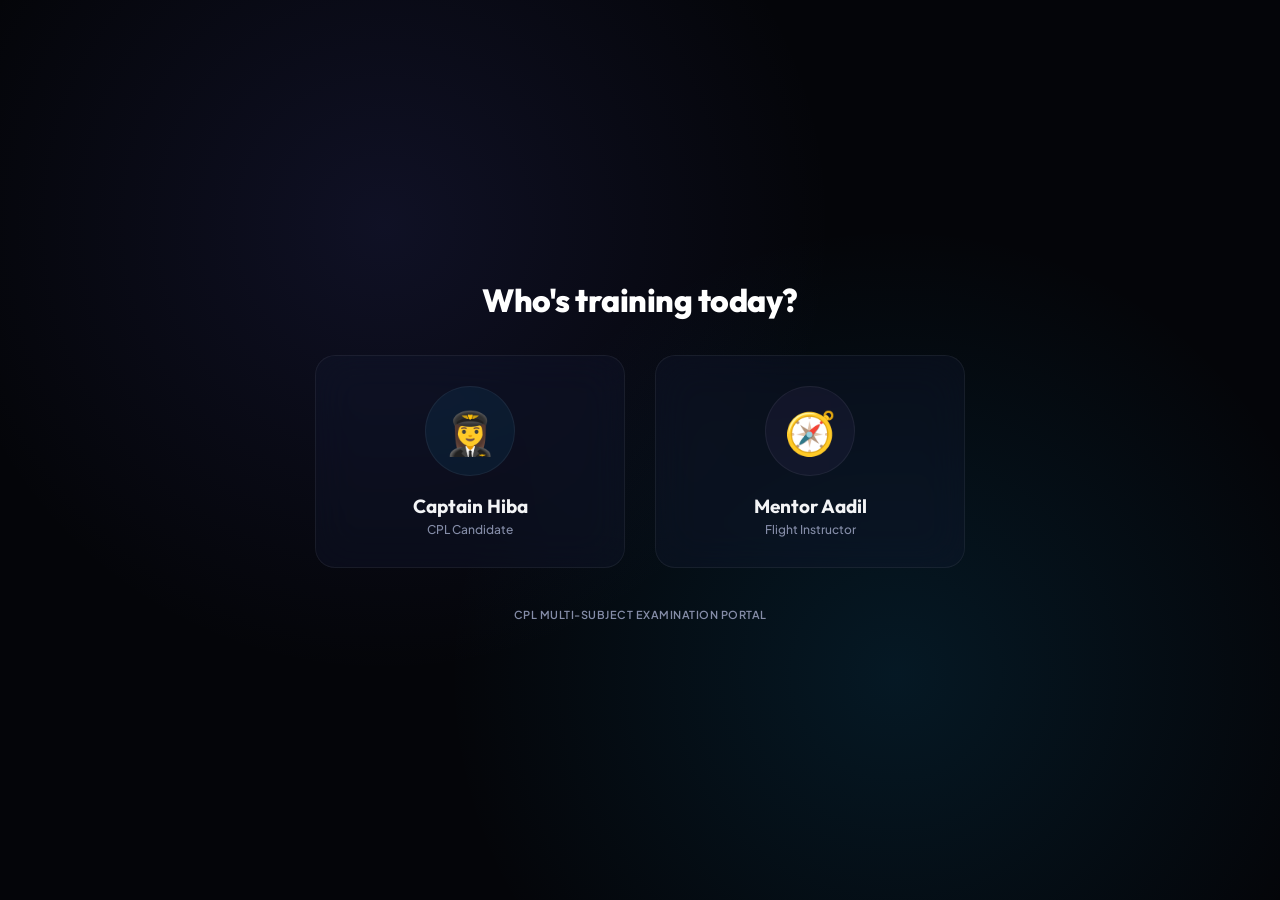
==== static/index.html @ aece8001 "feat: Met chapter tiles, Take a Test/Read Notes slider, Humidity notes + 25 questions - New Subject " ====
<!DOCTYPE html>
<html lang="en">
<head>
  <meta charset="UTF-8" />
  <meta name="viewport" content="width=device-width, initial-scale=1.0, maximum-scale=1.0" />
  <title>Hiba's CPL Multi-Subject Prep Portal</title>
  <meta name="description" content="Dedicated CPL exam training dashboard for Captain Hiba." />
  <link rel="preconnect" href="https://fonts.googleapis.com" />
  <link href="https://fonts.googleapis.com/css2?family=Outfit:wght@300;400;500;600;700;800&family=Plus+Jakarta+Sans:wght@300;400;500;600;700;800&display=swap" rel="stylesheet" />
  <link rel="stylesheet" href="style.css" />
</head>
<body class="subject-mode-met">

<!-- ───────── 1. PROFILE SELECTION SCREEN ───────── -->
<div class="profile-screen" id="profileScreen">
  <div class="profile-backdrop-blur"></div>
  <div class="profile-content">
    <h1 class="profile-title">Who's training today?</h1>
    <div class="profile-grid">
      <!-- Profile: Captain Hiba -->
      <div class="profile-card" id="profileCardHiba">
        <div class="avatar-wrap hiba-avatar">
          <span class="avatar-emoji">👩‍✈️</span>
        </div>
        <h3 class="profile-name">Captain Hiba</h3>
        <p class="profile-role">CPL Candidate</p>
      </div>

      <!-- Profile: Mentor Aadil -->
      <div class="profile-card" id="profileCardAadil">
        <div class="avatar-wrap aadil-avatar">
          <span class="avatar-emoji">🧭</span>
        </div>
        <h3 class="profile-name">Mentor Aadil</h3>
        <p class="profile-role">Flight Instructor</p>
      </div>
    </div>
    <div class="profile-footer">
      <p>CPL Multi-Subject Examination Portal</p>
    </div>
  </div>
</div>

<!-- ───────── 2. CAPTAIN HIBA'S DASHBOARD ───────── -->
<div class="dashboard-layout hidden" id="hibaDashboard">
  <header class="dash-header">
    <div class="header-profile-badge">
      <span class="badge-avatar">👩‍✈️</span>
      <div>
        <p class="badge-title">Captain Hiba</p>
        <p class="badge-sub">CPL Cockpit Deck</p>
      </div>
    </div>
    <div class="header-actions">
      <button class="settings-gear-btn" id="dashHomeBtn" title="Switch User">🏠 Switch User</button>
      <button class="settings-gear-btn" id="dashSettingsBtn" title="Settings">⚙️ Settings</button>
    </div>
  </header>

  <main class="dash-main">
    <!-- TARGETED BATCH 8 EXAM NOTICE (Top Notification) -->
    <section class="notification-card" id="batch8NoticeCard">
      <div class="nc-badge">📅 TODAY'S FLIGHT TEST</div>
      <h2>Batch 8 Portion Exam</h2>
      <p class="nc-time">Time: July 4, 2026 | 09:00 AM - 11:00 AM (IST)</p>
      
      <div class="exam-countdown-wrapper">
        <p class="cd-title">COUNTDOWN TO DEPARTURE</p>
        <div class="exam-countdown" id="examCountdown">
          <div class="countdown-unit">
            <span class="countdown-val" id="cdHours">00</span>
            <span class="countdown-lbl">Hours</span>
          </div>
          <span class="countdown-separator">:</span>
          <div class="countdown-unit">
            <span class="countdown-val" id="cdMins">00</span>
            <span class="countdown-lbl">Mins</span>
          </div>
          <span class="countdown-separator">:</span>
          <div class="countdown-unit">
            <span class="countdown-val" id="cdSecs">00</span>
            <span class="countdown-lbl">Secs</span>
          </div>
        </div>
      </div>
      <div class="nc-divider"></div>
      
      <div class="nc-portion-grid">
        <div class="nc-portion-item">
          <span class="nc-icon">🧭</span>
          <div>
            <h4>General Navigation (Nav)</h4>
            <p>Sensors &amp; Pressure Instruments, Earth Geometry, Departure, Time, Convergency</p>
          </div>
        </div>
        <div class="nc-portion-item">
          <span class="nc-icon">📜</span>
          <div>
            <h4>Air Regulations (Reg)</h4>
            <p>ICAO Orgs, Conventions, Airworthiness, Personnel Licensing, Rules of the Air, Aerodromes</p>
          </div>
        </div>
        <div class="nc-portion-item">
          <span class="nc-icon">🌦️</span>
          <div>
            <h4>Aviation Meteorology (Met)</h4>
            <p>Atmosphere, Temperature, Air Density</p>
          </div>
        </div>
        <div class="nc-portion-item">
          <span class="nc-icon">🔧</span>
          <div>
            <h4>Technical General (Tech)</h4>
            <p>Vortices, Induced Drag, Wake Turbulence, Ground Effect, Drag Curves, Boundary Layer</p>
          </div>
        </div>
      </div>
      
      <button class="targeted-prep-btn" id="btnTargetedPrep">⚡ Start Targeted Exam Prep</button>
    </section>

    <!-- Quick Overall Metrics -->
    <section class="metrics-grid">
      <div class="metric-card">
        <span class="metric-val" id="dashHibaAccuracy">—</span>
        <span class="metric-lbl">Overall Accuracy</span>
      </div>
      <div class="metric-card">
        <span class="metric-val" id="dashHibaMastery">0 / 0</span>
        <span class="metric-lbl">Total Completed</span>
      </div>
    </section>

    <!-- SELECT STUDY SUBJECT -->
    <section class="subjects-section">
      <h3 class="section-title">Select Study Subject</h3>
      <div class="subjects-grid">
        <div class="subject-card" data-subject="nav" id="subCardNav">
          <div class="sc-avatar nav-subject">🧭</div>
          <h4>Navigation</h4>
          <p class="sc-count" id="subCountNav">30 Questions</p>
        </div>
        <div class="subject-card" data-subject="reg" id="subCardReg">
          <div class="sc-avatar reg-subject">📜</div>
          <h4>Regulations</h4>
          <p class="sc-count" id="subCountReg">30 Questions</p>
        </div>
        <div class="subject-card" data-subject="met" id="subCardMet">
          <div class="sc-avatar met-subject">🌦️</div>
          <h4>Meteorology</h4>
          <p class="sc-count" id="subCountMet">126 Questions</p>
        </div>
        <div class="subject-card" data-subject="tech" id="subCardTech">
          <div class="sc-avatar tech-subject">🔧</div>
          <h4>Technical</h4>
          <p class="sc-count" id="subCountTech">20 Questions</p>
        </div>
      </div>
    </section>

    <!-- CHAPTERS ACCORDION (for non-met subjects) -->
    <section class="chapters-section hidden" id="chaptersSection">
      <h3 class="section-title" id="chaptersTitle">Chapter focus</h3>
      <div class="chapter-chips-grid" id="chapterChipsContainer">
        <!-- Dynamically injected chips -->
      </div>
    </section>
  </main>
</div>

<!-- ───────── 2b. SUBJECT DETAIL VIEW (Met Chapters) ───────── -->
<div class="dashboard-layout hidden" id="subjectDetailPanel">
  <header class="dash-header">
    <button class="back-nav-btn" id="subjectBackBtn">← Back</button>
    <div class="header-profile-badge">
      <span class="badge-avatar" id="subjectDetailIcon">🌦️</span>
      <div>
        <p class="badge-title" id="subjectDetailTitle">Aviation Meteorology</p>
        <p class="badge-sub" id="subjectDetailSub">Select a chapter to study</p>
      </div>
    </div>
    <div class="header-actions">
      <button class="settings-gear-btn" id="subjectDetailHomeBtn">🏠</button>
    </div>
  </header>

  <main class="dash-main subject-detail-main">
    <!-- MODE SLIDER -->
    <div class="mode-slider-wrapper">
      <div class="mode-slider" id="modeSlider">
        <button class="mode-btn active" id="modeTestBtn" data-mode="test">
          <span class="mode-icon">🎯</span>
          <span>Take a Test</span>
        </button>
        <button class="mode-btn" id="modeNotesBtn" data-mode="notes">
          <span class="mode-icon">📖</span>
          <span>Read Notes</span>
        </button>
        <div class="mode-slider-thumb" id="modeSliderThumb"></div>
      </div>
      <p class="mode-hint" id="modeHint">Click a chapter to start a practice test</p>
    </div>

    <!-- CHAPTER TILES GRID -->
    <div class="chapter-tiles-grid" id="chapterTilesGrid">
      <!-- Dynamically injected by JS -->
    </div>
  </main>
</div>

<!-- ───────── 2c. NOTES READER PANEL ───────── -->
<div class="notes-reader-overlay hidden" id="notesReaderPanel">
  <div class="notes-reader-header">
    <button class="notes-reader-back" id="notesReaderBack">← Back to Chapters</button>
    <div class="notes-reader-title-wrap">
      <span class="notes-reader-icon" id="notesReaderIcon">💧</span>
      <div>
        <h2 class="notes-reader-title" id="notesReaderTitle">Humidity</h2>
        <p class="notes-reader-sub">Aviation Meteorology</p>
      </div>
    </div>
    <button class="notes-reader-test-btn" id="notesReaderStartTest">🎯 Take Test on This Chapter</button>
  </div>
  <div class="notes-reader-body" id="notesReaderBody">
    <!-- Content injected by JS -->
  </div>
</div>


<!-- ───────── 3. MENTOR AADIL'S PORTAL ───────── -->
<div class="dashboard-layout hidden" id="aadilDashboard">
  <header class="dash-header">
    <div class="header-profile-badge">
      <span class="badge-avatar">🧭</span>
      <div>
        <p class="badge-title">Mentor Aadil</p>
        <p class="badge-sub">Flight Analytics Console</p>
      </div>
    </div>
    <div class="header-actions">
      <button class="settings-gear-btn" id="mentorHomeBtn" title="Switch User">🏠 Switch User</button>
      <button class="settings-gear-btn" id="mentorSettingsBtn" title="Settings">⚙️ Settings</button>
    </div>
  </header>

  <main class="dash-main">
    <!-- Hiba's Summary Stats -->
    <section class="metrics-grid">
      <div class="metric-card">
        <span class="metric-val" id="mentorAccuracy">—</span>
        <span class="metric-lbl">Hiba's Accuracy</span>
      </div>
      <div class="metric-card">
        <span class="metric-val" id="mentorTotalAttempts">0</span>
        <span class="metric-lbl">Total Attempts</span>
      </div>
      <div class="metric-card">
        <span class="metric-val" id="mentorCorrectAnswers">0</span>
        <span class="metric-lbl">Correct Answers</span>
      </div>
    </section>

    <div class="mentor-details-grid">
      <!-- Performance by Subject -->
      <section class="mentor-section">
        <h3 class="section-title">Accuracy by Subject</h3>
        <div class="chapter-progress-list" id="mentorSubjectList">
          <!-- Dynamically populated by JS -->
        </div>
      </section>

      <!-- Activity Calendar (How often she does this) -->
      <section class="mentor-section">
        <h3 class="section-title">Daily Effort Levels</h3>
        <div class="activity-log-list" id="mentorActivityList">
          <!-- Dynamically populated by JS -->
        </div>
      </section>
    </div>

    <!-- Chronological Question Log -->
    <section class="mentor-section full-width">
      <h3 class="section-title">Hiba's Attempt History Log</h3>
      <div class="table-wrap">
        <table class="history-table">
          <thead>
            <tr>
              <th>Timestamp</th>
              <th>Subject</th>
              <th>Question</th>
              <th>Status</th>
            </tr>
          </thead>
          <tbody id="mentorHistoryBody">
            <!-- Dynamically populated by JS -->
          </tbody>
        </table>
      </div>
    </section>
  </main>
</div>

<!-- ───────── 4. EXAMINATION SYSTEM ───────── -->
<div class="app-shell hidden" id="examPanel">

  <!-- TOP BAR -->
  <header class="topbar">
    <button class="hamburger" id="hamburger" aria-label="Open menu">
      <span></span><span></span><span></span>
    </button>
    <div class="topbar-title">
      <span id="subjectLabel">Meteorology</span>
      <span class="divider">/</span>
      <span id="sectionLabel">All Chapters</span>
    </div>
    <button class="home-icon-btn" id="exitExamBtn" title="Back to Dashboard">🏠</button>
    <button class="settings-gear-btn icon-only" id="examSettingsBtn" title="Settings">⚙️</button>
    <div class="topbar-score">
      <span id="topScore">0/0</span>
    </div>
  </header>

  <!-- PROGRESS BAR -->
  <div class="progress-wrap">
    <div class="progress-bar" id="progressBar"></div>
  </div>

  <!-- MAIN CONTENT -->
  <main class="main-content">

    <!-- QUESTION PANEL -->
    <section class="question-panel" id="questionPanel">
      <div class="q-meta">
        <span class="q-badge" id="qBadge">Q 1</span>
        <span class="q-topic-tag" id="qTopicTag">Atmosphere</span>
      </div>

      <p class="question-text" id="questionText">Loading question…</p>

      <div class="options-list" id="optionsList">
        <!-- Options injected by JS -->
      </div>

      <div class="feedback-strip" id="feedbackStrip" style="display:none"></div>

      <div class="action-row">
        <button class="btn-skip" id="skipBtn">⏭ Skip Question</button>
        <button class="btn-next" id="nextBtn" style="display:none">Next Question →</button>
      </div>
    </section>

    <!-- NOTES PANEL (explains correct answer) -->
    <aside class="notes-panel" id="notesPanel" style="display:none">
      <div class="notes-header">
        <span>📝 Explanatory flight log notes</span>
        <button class="notes-close" id="notesClose">✕</button>
      </div>
      <div class="notes-body" id="notesBody"></div>
    </aside>

  </main>

  <!-- STATS BAR (bottom on mobile) -->
  <footer class="stats-bar">
    <div class="stat-item">
      <span class="stat-val" id="statAnswered">0</span>
      <span class="stat-lbl">Attempted</span>
    </div>
    <div class="stat-item correct">
      <span class="stat-val" id="statCorrect">0</span>
      <span class="stat-lbl">Correct ✓</span>
    </div>
    <div class="stat-item wrong">
      <span class="stat-val" id="statWrong">0</span>
      <span class="stat-lbl">Wrong ✗</span>
    </div>
    <div class="stat-item skip">
      <span class="stat-val" id="statSkipped">0</span>
      <span class="stat-lbl">Skipped</span>
    </div>
  </footer>

  <!-- Floating Reset & Shuffle Button -->
  <button class="float-reset-btn" id="floatResetBtn" title="Reset & Shuffle Session">🔄 Reset &amp; Shuffle</button>
</div>

<!-- ───────── 5. COCKPIT SETTINGS MODAL ───────── -->
<div class="modal-overlay hidden" id="settingsModal">
  <div class="modal-content">
    <div class="modal-header">
      <h3>🛠️ Cockpit Settings</h3>
      <button class="modal-close" id="settingsCloseBtn">✕</button>
    </div>
    <div class="modal-body">
      <!-- Connection Status -->
      <div class="setting-item">
        <span class="setting-label">API Server Status</span>
        <div class="connection-status status-checking" id="connectionStatus">
          <span class="status-dot"></span>
          <span class="status-text">Checking...</span>
        </div>
      </div>
      
      <!-- General actions -->
      <div class="setting-item">
        <span class="setting-label">Profile Operations</span>
        <button class="setting-action-btn" id="settingsSwitchProfileBtn">⇄ Switch User Profile</button>
      </div>

      <div class="setting-item">
        <span class="setting-label">Session Operations</span>
        <button class="setting-action-btn" id="settingsResetBtn">🔄 Reset &amp; Shuffle Active Session</button>
      </div>

      <!-- Danger zone -->
      <div class="setting-item danger-zone">
        <span class="setting-label">Danger Zone</span>
        <button class="setting-action-btn btn-danger" id="settingsHardResetBtn">⚠️ Hard Reset Local Progress</button>
        <button class="setting-action-btn btn-danger hidden" id="settingsClearServerLogsBtn">⚠️ Clear Server Activity Logs</button>
      </div>
    </div>
  </div>
</div>

<!-- ───────── OVERLAY NAVIGATION FOR EXAM SIDEBAR ───────── -->
<div class="overlay" id="overlay"></div>
<nav class="sidebar" id="sidebar">
  <div class="sidebar-header">
    <div class="logo-mark">🌦️</div>
    <div>
      <p class="sidebar-title">CPL Prep Deck</p>
      <p class="sidebar-sub">Captain Hiba's Flight Deck</p>
    </div>
    <button class="close-btn" id="examSidebarClose" aria-label="Close menu">✕</button>
  </div>

  <div class="sidebar-score-card">
    <div class="sc-row">
      <span>Active Session Score</span><span id="nav-score">0 / 0</span>
    </div>
    <div class="sc-row">
      <span>Accuracy Rate</span><span id="nav-acc">—</span>
    </div>
    <div class="sc-row">
      <span>Winning Target</span><span class="pass-badge">70% Minimum</span>
    </div>
  </div>

  <div id="sectionContainer">
    <p class="section-label" id="sectionHeader">CHAPTERS</p>
    <ul class="nav-list" id="examNavList">
      <!-- Injected programmatically based on active subject -->
    </ul>
  </div>

  <p class="section-label">FILTER BY TOPIC</p>
  <div id="examTopicFilters" class="topic-chips"></div>

  <div class="sidebar-footer">
    <button class="home-nav-btn" id="examHomeBtn">🏠 Main Dashboard</button>
    <button class="reset-btn" id="examResetBtn">🔄 Reset Session</button>
  </div>
</nav>

<script src="questions.js"></script>
<script src="app.js"></script>
</body>
</html>
---- static/style.css ----
/* ────────────────────────────────────────────────────────
   CAPTAIN HIBA'S CPL PREP — SLEEK GLASSMORPHIC STYLES
   ──────────────────────────────────────────────────────── */

*, *::before, *::after { 
  box-sizing: border-box; 
  margin: 0; 
  padding: 0; 
}

/* --- THEME DESIGN SYSTEM --- */
:root {
  --font-title: 'Outfit', 'Plus Jakarta Sans', sans-serif;
  --font-body: 'Plus Jakarta Sans', sans-serif;
  
  --bg-gradient: linear-gradient(145deg, #05060d 0%, #0c0f20 100%);
  --surface: rgba(10, 14, 28, 0.7);
  --card: rgba(18, 23, 46, 0.6);
  --card-hover: rgba(26, 32, 64, 0.8);
  --border: rgba(255, 255, 255, 0.06);
  --border-active: rgba(255, 255, 255, 0.12);
  
  --text: #f3f4f6;
  --muted: #858da8;
  --glass-blur: blur(20px);
  
  --green: #10b981;
  --green-glow: rgba(16, 185, 129, 0.15);
  --red: #ef4444;
  --red-glow: rgba(239, 68, 68, 0.15);
  --yellow: #f59e0b;
  --amber-glow: rgba(245, 158, 11, 0.12);
  
  --radius-lg: 20px;
  --radius-md: 14px;
  --radius-sm: 10px;
  
  --topbar-h: 64px;
  --stats-h: 70px;
  --prog-h: 5px;
  
  --accent: #0ea5e9;
  --accent-rgb: 14, 165, 233;
  --accent-gradient: linear-gradient(135deg, #0ea5e9 0%, #22d3ee 100%);
  --accent-glow: rgba(14, 165, 233, 0.25);
}

/* --- CORE ELEMENTS --- */
html, body { 
  height: 100dvh; 
  background: #04050a;
  background-image: var(--bg-gradient);
  color: var(--text); 
  font-family: var(--font-body); 
  overflow: hidden; 
  -webkit-font-smoothing: antialiased;
}

.hidden {
  display: none !important;
}

/* --- SCROLLBAR --- */
::-webkit-scrollbar {
  width: 6px;
  height: 6px;
}
::-webkit-scrollbar-track {
  background: transparent;
}
::-webkit-scrollbar-thumb {
  background: rgba(255, 255, 255, 0.1);
  border-radius: 10px;
}
::-webkit-scrollbar-thumb:hover {
  background: rgba(255, 255, 255, 0.2);
}

/* ── 1. PROFILE SELECTION SCREEN ── */
.profile-screen {
  position: fixed;
  inset: 0;
  z-index: 100;
  display: flex;
  justify-content: center;
  align-items: center;
  padding: 20px;
  background: #040509;
}

.profile-backdrop-blur {
  position: absolute;
  inset: 0;
  background: radial-gradient(circle at 30% 25%, rgba(99, 102, 241, 0.12) 0%, transparent 40%),
              radial-gradient(circle at 70% 75%, rgba(14, 165, 233, 0.12) 0%, transparent 40%);
  z-index: 1;
}

.profile-content {
  position: relative;
  z-index: 2;
  width: 100%;
  max-width: 650px;
  text-align: center;
  animation: scaleUp 0.4s cubic-bezier(0.16, 1, 0.3, 1);
}

@keyframes scaleUp {
  from { opacity: 0; transform: scale(0.95) translateY(10px); }
  to { opacity: 1; transform: scale(1) translateY(0); }
}

.profile-title {
  font-family: var(--font-title);
  font-size: 32px;
  font-weight: 800;
  margin-bottom: 35px;
  letter-spacing: -0.5px;
  color: #ffffff;
}

.profile-grid {
  display: grid;
  grid-template-columns: 1fr 1fr;
  gap: 30px;
  margin-bottom: 40px;
}

@media (max-width: 480px) {
  .profile-grid {
    grid-template-columns: 1fr;
    gap: 20px;
  }
  .profile-title {
    font-size: 26px;
  }
}

.profile-card {
  background: rgba(22, 28, 54, 0.3);
  border: 1px solid var(--border);
  border-radius: var(--radius-lg);
  padding: 30px 20px;
  cursor: pointer;
  transition: all 0.3s cubic-bezier(0.25, 0.8, 0.25, 1);
  display: flex;
  flex-direction: column;
  align-items: center;
  backdrop-filter: var(--glass-blur);
}

.profile-card:hover {
  transform: translateY(-8px);
  background: rgba(30, 38, 73, 0.5);
  box-shadow: 0 15px 30px rgba(0,0,0,0.3);
}

#profileCardHiba:hover {
  border-color: rgba(14, 165, 233, 0.5);
  box-shadow: 0 15px 30px rgba(14, 165, 233, 0.15);
}
#profileCardAadil:hover {
  border-color: rgba(124, 92, 191, 0.5);
  box-shadow: 0 15px 30px rgba(124, 92, 191, 0.15);
}

.avatar-wrap {
  width: 90px;
  height: 90px;
  border-radius: 50%;
  background: rgba(255, 255, 255, 0.03);
  border: 1.5px solid var(--border);
  display: flex;
  justify-content: center;
  align-items: center;
  margin-bottom: 18px;
  transition: all 0.3s ease;
}
.profile-card:hover .avatar-wrap {
  transform: scale(1.05);
  border-color: rgba(255,255,255,0.25);
}

.hiba-avatar {
  background: rgba(14, 165, 233, 0.08);
}
.aadil-avatar {
  background: rgba(124, 92, 191, 0.08);
}

.avatar-emoji {
  font-size: 42px;
}

.profile-name {
  font-family: var(--font-title);
  font-size: 19px;
  font-weight: 700;
  color: var(--text);
  margin-bottom: 4px;
}

.profile-role {
  font-size: 12px;
  color: var(--muted);
  font-weight: 500;
}

.profile-footer {
  font-size: 11px;
  color: var(--muted);
  letter-spacing: 0.5px;
  text-transform: uppercase;
  font-weight: 600;
}


/* ── 2. DASHBOARD LAYOUTS (HIBA & AADIL) ── */
.dashboard-layout {
  display: flex;
  flex-direction: column;
  height: 100dvh;
  overflow-y: auto;
  padding: 24px 20px;
  max-width: 800px;
  width: 100%;
  margin: 0 auto;
  animation: fadeIn 0.4s ease;
}

@keyframes fadeIn {
  from { opacity: 0; }
  to { opacity: 1; }
}

.dash-header {
  display: flex;
  justify-content: space-between;
  align-items: center;
  margin-bottom: 30px;
  flex-shrink: 0;
}

.header-profile-badge {
  display: flex;
  align-items: center;
  gap: 12px;
}
.badge-avatar {
  font-size: 32px;
  width: 48px;
  height: 48px;
  background: rgba(255,255,255,0.03);
  border: 1px solid var(--border);
  border-radius: 50%;
  display: flex;
  align-items: center;
  justify-content: center;
}
.badge-title {
  font-family: var(--font-title);
  font-size: 16px;
  font-weight: 700;
  color: var(--text);
}
.badge-sub {
  font-size: 11px;
  color: var(--muted);
}

.header-actions {
  display: flex;
  align-items: center;
  gap: 8px;
}

.settings-gear-btn {
  background: rgba(255, 255, 255, 0.04);
  border: 1px solid var(--border);
  color: var(--muted);
  font-family: var(--font-body);
  font-size: 12px;
  font-weight: 600;
  padding: 8px 14px;
  border-radius: var(--radius-sm);
  cursor: pointer;
  transition: all 0.2s;
  display: flex;
  align-items: center;
  gap: 6px;
}
.settings-gear-btn:hover {
  background: rgba(255, 255, 255, 0.08);
  color: var(--text);
  border-color: rgba(255, 255, 255, 0.2);
}
.settings-gear-btn.icon-only {
  padding: 8px;
  font-size: 14px;
  width: 34px;
  height: 34px;
  justify-content: center;
  border-radius: 50%;
}

.dash-main {
  display: flex;
  flex-direction: column;
  gap: 24px;
  flex: 1;
}

/* ── TARGETED BATCH 8 EXAM NOTICE CARD ── */
.notification-card {
  position: relative;
  background: rgba(245, 158, 11, 0.05);
  border: 1.5px solid rgba(245, 158, 11, 0.2);
  border-radius: var(--radius-lg);
  padding: 30px;
  overflow: hidden;
  backdrop-filter: var(--glass-blur);
  box-shadow: 0 10px 30px rgba(245, 158, 11, 0.03);
}
.nc-badge {
  display: inline-block;
  font-size: 10px;
  font-weight: 800;
  background: rgba(245, 158, 11, 0.12);
  color: var(--yellow);
  padding: 4px 12px;
  border-radius: 20px;
  margin-bottom: 12px;
  border: 1px solid rgba(245, 158, 11, 0.15);
}
.notification-card h2 {
  font-family: var(--font-title);
  font-size: 23px;
  font-weight: 800;
  margin-bottom: 4px;
  color: #ffffff;
}
.nc-time {
  font-size: 12px;
  color: var(--muted);
  font-weight: 500;
  margin-bottom: 18px;
}
.nc-divider {
  height: 1px;
  background: rgba(255, 255, 255, 0.06);
  margin-bottom: 18px;
}
.nc-portion-grid {
  display: grid;
  grid-template-columns: 1fr 1fr;
  gap: 16px;
  margin-bottom: 24px;
}
@media (max-width: 560px) {
  .nc-portion-grid {
    grid-template-columns: 1fr;
    gap: 12px;
  }
}
.nc-portion-item {
  display: flex;
  gap: 12px;
  align-items: flex-start;
}
.nc-icon {
  font-size: 20px;
  margin-top: 2px;
}
.nc-portion-item h4 {
  font-family: var(--font-title);
  font-size: 13.5px;
  font-weight: 700;
  color: var(--text);
  margin-bottom: 2px;
}
.nc-portion-item p {
  font-size: 11px;
  line-height: 1.4;
  color: var(--muted);
}
.targeted-prep-btn {
  width: 100%;
  background: linear-gradient(135deg, #f59e0b 0%, #d97706 100%);
  border: none;
  color: #ffffff;
  font-family: var(--font-body);
  font-size: 13.5px;
  font-weight: 700;
  padding: 13px;
  border-radius: var(--radius-md);
  cursor: pointer;
  box-shadow: 0 4px 15px rgba(245, 158, 11, 0.2);
  transition: all 0.2s;
  animation: pulseButton 2s infinite;
}
.targeted-prep-btn:hover {
  transform: translateY(-2px);
  filter: brightness(1.1);
  box-shadow: 0 6px 20px rgba(245, 158, 11, 0.3);
}

@keyframes pulseButton {
  0% { box-shadow: 0 0 0 0 rgba(245, 158, 11, 0.4); }
  70% { box-shadow: 0 0 0 8px rgba(245, 158, 11, 0); }
  100% { box-shadow: 0 0 0 0 rgba(245, 158, 11, 0); }
}

/* Metrics Grid */
.metrics-grid {
  display: grid;
  grid-template-columns: repeat(auto-fit, minmax(180px, 1fr));
  gap: 16px;
}
.metric-card {
  background: var(--card);
  border: 1px solid var(--border);
  border-radius: var(--radius-md);
  padding: 20px;
  text-align: center;
  backdrop-filter: var(--glass-blur);
}
.metric-val {
  display: block;
  font-family: var(--font-title);
  font-size: 32px;
  font-weight: 800;
  color: var(--accent);
  margin-bottom: 4px;
}
.metric-lbl {
  font-size: 10px;
  text-transform: uppercase;
  letter-spacing: 0.8px;
  color: var(--muted);
  font-weight: 600;
}

/* ── SELECT STUDY SUBJECT ── */
.subjects-section {
  background: var(--card);
  border: 1px solid var(--border);
  border-radius: var(--radius-lg);
  padding: 24px;
  backdrop-filter: var(--glass-blur);
}
.section-title {
  font-family: var(--font-title);
  font-size: 14px;
  font-weight: 700;
  color: var(--text);
  margin-bottom: 18px;
  text-transform: uppercase;
  letter-spacing: 0.5px;
  border-bottom: 1px solid var(--border);
  padding-bottom: 10px;
}

.subjects-grid {
  display: grid;
  grid-template-columns: repeat(2, 1fr);
  gap: 14px;
}
@media (max-width: 480px) {
  .subjects-grid {
    grid-template-columns: 1fr;
    gap: 12px;
  }
}

.subject-card {
  background: rgba(255,255,255,0.012);
  border: 1px solid var(--border);
  border-radius: var(--radius-md);
  padding: 22px 14px;
  text-align: center;
  cursor: pointer;
  transition: all 0.25s cubic-bezier(0.25, 0.8, 0.25, 1);
  display: flex;
  flex-direction: column;
  align-items: center;
}
.subject-card:hover {
  transform: translateY(-5px);
  background: rgba(255,255,255,0.03);
}

.sc-avatar {
  width: 54px;
  height: 54px;
  border-radius: 50%;
  display: flex;
  align-items: center;
  justify-content: center;
  font-size: 26px;
  margin-bottom: 12px;
  border: 1px solid rgba(255,255,255,0.06);
}
.subject-card h4 {
  font-family: var(--font-title);
  font-size: 14.5px;
  font-weight: 700;
  color: var(--text);
  margin-bottom: 3px;
}
.sc-count {
  font-size: 11px;
  color: var(--muted);
  font-weight: 500;
}

/* Custom subject colors */
.nav-subject { background: rgba(99, 102, 241, 0.08); border-color: rgba(99, 102, 241, 0.15); }
.reg-subject { background: rgba(16, 185, 129, 0.08); border-color: rgba(16, 185, 129, 0.15); }
.met-subject { background: rgba(14, 165, 233, 0.08); border-color: rgba(14, 165, 233, 0.15); }
.tech-subject { background: rgba(245, 158, 11, 0.08); border-color: rgba(245, 158, 11, 0.15); }

#subCardNav:hover { border-color: rgba(99, 102, 241, 0.35); }
#subCardReg:hover { border-color: rgba(16, 185, 129, 0.35); }
#subCardMet:hover { border-color: rgba(14, 165, 233, 0.35); }
#subCardTech:hover { border-color: rgba(245, 158, 11, 0.35); }

.subject-card.active {
  background: rgba(255,255,255,0.04);
}
#subCardNav.active { border-color: #6366f1; box-shadow: 0 4px 15px rgba(99, 102, 241, 0.08); }
#subCardReg.active { border-color: #10b981; box-shadow: 0 4px 15px rgba(16, 185, 129, 0.08); }
#subCardMet.active { border-color: #0ea5e9; box-shadow: 0 4px 15px rgba(14, 165, 233, 0.08); }
#subCardTech.active { border-color: #f59e0b; box-shadow: 0 4px 15px rgba(245, 158, 11, 0.08); }

/* Chapters accordion Section */
.chapters-section {
  background: var(--card);
  border: 1px solid var(--border);
  border-radius: var(--radius-lg);
  padding: 24px;
  backdrop-filter: var(--glass-blur);
  animation: fadeUp 0.3s ease;
}

/* Chapter Chips Grid on Dashboard */
.chapter-chips-grid {
  display: flex;
  flex-direction: column;
  gap: 8px;
}
.chapter-chips-grid .chip {
  width: 100%;
  text-align: left;
  background: rgba(255,255,255,0.02);
  border: 1px solid var(--border);
  color: var(--muted);
  font-family: var(--font-body);
  padding: 12px 18px;
  border-radius: var(--radius-md);
  font-size: 13px;
  cursor: pointer;
  transition: all 0.2s;
}
.chapter-chips-grid .chip:hover {
  background: rgba(255,255,255,0.05);
  color: var(--text);
  border-color: rgba(255,255,255,0.15);
  transform: translateX(4px);
}


/* ── 3. MENTOR PORTAL STYLING (AADIL) ── */
.mentor-details-grid {
  display: grid;
  grid-template-columns: 1.2fr 1fr;
  gap: 16px;
}

@media (max-width: 768px) {
  .mentor-details-grid {
    grid-template-columns: 1fr;
  }
}

.mentor-section.full-width {
  grid-column: 1 / -1;
}

/* Chapter progress list */
.chapter-progress-list {
  display: flex;
  flex-direction: column;
  gap: 16px;
}
.progress-row {
  display: flex;
  flex-direction: column;
  gap: 6px;
}
.progress-details {
  display: flex;
  justify-content: space-between;
  font-size: 12px;
}
.progress-details span:first-child {
  color: var(--text);
  font-weight: 600;
}
.progress-details span:last-child {
  color: var(--muted);
}
.progress-track {
  height: 8px;
  background: rgba(255,255,255,0.03);
  border: 1px solid var(--border);
  border-radius: 10px;
  overflow: hidden;
}
.progress-fill {
  height: 100%;
  background: var(--accent-gradient);
  border-radius: 10px;
}

/* Activity Calendar list */
.activity-log-list {
  display: flex;
  flex-direction: column;
  gap: 10px;
  max-height: 240px;
  overflow-y: auto;
}
.activity-item {
  display: flex;
  justify-content: space-between;
  align-items: center;
  padding: 10px 12px;
  background: rgba(255,255,255,0.02);
  border: 1px solid var(--border);
  border-radius: var(--radius-sm);
  font-size: 12px;
}
.activity-item span:first-child {
  color: var(--text);
  font-weight: 600;
}
.activity-badge {
  font-size: 10.5px;
  background: rgba(14, 165, 233, 0.1);
  color: var(--accent);
  padding: 2px 8px;
  border-radius: 20px;
  border: 1px solid rgba(14, 165, 233, 0.2);
}

/* History table */
.table-wrap {
  overflow-x: auto;
  max-height: 380px;
  overflow-y: auto;
  border: 1px solid var(--border);
  border-radius: var(--radius-sm);
  background: rgba(255,255,255,0.01);
}
.history-table {
  width: 100%;
  border-collapse: collapse;
  text-align: left;
  font-size: 12px;
}
.history-table th, .history-table td {
  padding: 12px 14px;
  border-bottom: 1px solid var(--border);
}
.history-table th {
  background: rgba(255,255,255,0.03);
  color: var(--text);
  font-weight: 700;
  font-family: var(--font-title);
  position: sticky;
  top: 0;
  z-index: 5;
}
.history-table tbody tr:hover {
  background: rgba(255,255,255,0.02);
}

.date-col {
  white-space: nowrap;
  color: var(--muted);
}
.chap-col {
  color: var(--accent);
  font-weight: 600;
}
.question-col {
  color: var(--text);
  max-width: 320px;
  text-overflow: ellipsis;
  overflow: hidden;
  white-space: nowrap;
}
.status-col {
  text-align: right;
}

.log-badge {
  display: inline-block;
  font-size: 10px;
  font-weight: 700;
  padding: 2px 8px;
  border-radius: 20px;
}
.log-badge.correct {
  background: rgba(16, 185, 129, 0.1);
  color: #34d399;
  border: 1px solid rgba(16, 185, 129, 0.2);
}
.log-badge.wrong {
  background: rgba(239, 68, 68, 0.1);
  color: #f87171;
  border: 1px solid rgba(239, 68, 68, 0.2);
}
.log-badge.skip {
  background: rgba(255,255,255,0.05);
  color: var(--muted);
  border: 1px solid var(--border);
}


/* ── 4. APP SHELL & EXAM PANELS ── */
.app-shell {
  display: flex; 
  flex-direction: column; 
  height: 100dvh;
  overflow: hidden;
}

/* ── TOPBAR ── */
.topbar {
  height: var(--topbar-h); 
  display: flex; 
  align-items: center;
  padding: 0 16px; 
  gap: 12px;
  background: rgba(11, 15, 30, 0.5);
  border-bottom: 1px solid var(--border);
  flex-shrink: 0;
  backdrop-filter: var(--glass-blur);
}
.hamburger {
  display: flex; 
  flex-direction: column; 
  gap: 5px; 
  background: none;
  border: none; 
  cursor: pointer; 
  padding: 8px; 
  border-radius: 8px;
}
.hamburger span {
  display: block; 
  width: 20px; 
  height: 2px; 
  background: var(--text);
  border-radius: 2px; 
  transition: all 0.3s;
}
.topbar-title {
  flex: 1; 
  font-size: 14px; 
  font-weight: 700;
  display: flex;
  align-items: center;
  gap: 8px;
  overflow: hidden;
  white-space: nowrap;
}
.topbar-title #subjectLabel {
  background: var(--accent-gradient);
  -webkit-background-clip: text; 
  -webkit-text-fill-color: transparent;
  font-family: var(--font-title);
  font-weight: 800;
  font-size: 14.5px;
}
.topbar-title .divider {
  color: rgba(255,255,255,0.15);
  font-weight: 300;
}
.topbar-title #sectionLabel {
  color: var(--muted);
  font-size: 12px;
  font-weight: 500;
  text-overflow: ellipsis;
  overflow: hidden;
}

.home-icon-btn {
  background: rgba(255, 255, 255, 0.03);
  border: 1px solid var(--border);
  color: var(--text);
  font-size: 14px;
  width: 34px;
  height: 34px;
  border-radius: 50%;
  display: flex;
  align-items: center;
  justify-content: center;
  cursor: pointer;
  transition: all 0.2s;
}
.home-icon-btn:hover {
  background: rgba(255, 255, 255, 0.07);
  transform: scale(1.05);
}

.topbar-score {
  font-size: 11.5px; 
  font-weight: 700; 
  color: var(--accent);
  background: var(--accent-glow); 
  padding: 4px 12px; 
  border-radius: 20px;
  border: 1px solid rgba(var(--accent-rgb), 0.15);
}

/* ── PROGRESS ── */
.progress-wrap {
  height: var(--prog-h); 
  background: rgba(255,255,255,0.02); 
  flex-shrink: 0;
}
.progress-bar {
  height: 100%; 
  width: 0%;
  background: var(--accent-gradient);
  transition: width 0.4s cubic-bezier(0.4, 0, 0.2, 1);
  box-shadow: 0 0 8px var(--accent);
}

/* ── MAIN CONTENT ── */
.main-content {
  flex: 1; 
  overflow-y: auto; 
  padding: 16px; 
  display: flex;
  flex-direction: column; 
  gap: 16px;
  max-width: 720px;
  width: 100%;
  margin: 0 auto;
  -webkit-overflow-scrolling: touch;
}

/* ── QUESTION PANEL ── */
.question-panel {
  background: var(--card); 
  border: 1px solid var(--border);
  border-radius: var(--radius-lg); 
  padding: 22px;
  backdrop-filter: var(--glass-blur);
  box-shadow: 0 10px 30px rgba(0, 0, 0, 0.2);
  animation: fadeUp 0.4s cubic-bezier(0.16, 1, 0.3, 1);
}
@keyframes fadeUp {
  from { opacity: 0; transform: translateY(16px); }
  to { opacity: 1; transform: translateY(0); }
}

.q-meta { 
  display: flex; 
  align-items: center; 
  gap: 8px; 
  margin-bottom: 16px; 
}
.q-badge {
  font-size: 10px; 
  font-weight: 700; 
  letter-spacing: 0.5px;
  background: var(--accent-gradient);
  color: #fff; 
  padding: 3px 12px; 
  border-radius: 20px;
  box-shadow: 0 2px 8px var(--accent-glow);
}
.q-topic-tag {
  font-size: 10px; 
  color: var(--muted);
  background: rgba(255,255,255,0.03); 
  border: 1px solid var(--border);
  padding: 2px 12px; 
  border-radius: 20px;
}

.question-text {
  font-size: 16px; 
  font-weight: 600; 
  line-height: 1.6;
  color: var(--text); 
  margin-bottom: 22px;
}

/* ── OPTIONS ── */
.options-list { 
  display: flex; 
  flex-direction: column; 
  gap: 12px; 
}

.option-btn {
  display: flex; 
  align-items: center; 
  gap: 14px;
  background: rgba(255, 255, 255, 0.02); 
  border: 1.5px solid var(--border);
  border-radius: var(--radius-md); 
  padding: 14px 18px;
  font-size: 13.5px; 
  color: var(--text); 
  cursor: pointer; 
  text-align: left;
  transition: all 0.2s cubic-bezier(0.4, 0, 0.2, 1); 
  width: 100%; 
  font-family: var(--font-body);
  line-height: 1.5;
}
.option-btn:hover:not(:disabled) {
  background: rgba(255, 255, 255, 0.05);
  border-color: rgba(255, 255, 255, 0.2);
  transform: translateX(4px);
}
.option-btn:active:not(:disabled) {
  transform: scale(0.99) translateX(4px);
}

.option-letter {
  flex-shrink: 0;
  width: 26px; 
  height: 26px; 
  border-radius: 50%;
  background: rgba(255, 255, 255, 0.04); 
  border: 1px solid var(--border);
  display: flex; 
  align-items: center; 
  justify-content: center;
  font-size: 11px; 
  font-weight: 800; 
  color: var(--muted);
  transition: all 0.2s;
}
.option-btn:hover .option-letter {
  background: rgba(255,255,255,0.08);
  color: var(--text);
}

/* Answer states */
.option-btn.correct {
  background: rgba(16, 185, 129, 0.08);
  border-color: var(--green);
  color: #a7f3d0;
  box-shadow: 0 0 15px rgba(16, 185, 129, 0.05);
}
.option-btn.correct .option-letter {
  background: var(--green);
  border-color: transparent;
  color: #022c22;
}

.option-btn.wrong {
  background: rgba(239, 68, 68, 0.08);
  border-color: var(--red);
  color: #fca5a5;
}
.option-btn.wrong .option-letter {
  background: var(--red);
  border-color: transparent;
  color: #450a0a;
}

.option-btn.reveal {
  opacity: 0.45;
}

.option-btn:disabled {
  cursor: default;
}

/* ── ACTION ROW ── */
.action-row { 
  display: flex; 
  margin-top: 24px; 
  justify-content: flex-end; 
}
.btn-skip, .btn-next {
  font-family: var(--font-body);
  padding: 12px 24px; 
  border-radius: var(--radius-md);
  font-size: 12.5px; 
  font-weight: 700; 
  cursor: pointer; 
  transition: all 0.2s;
}
.btn-skip {
  background: transparent; 
  border: 1px solid var(--border); 
  color: var(--muted);
}
.btn-skip:hover {
  background: rgba(255,255,255,0.03);
  color: var(--text);
  border-color: rgba(255,255,255,0.15);
}
.btn-next {
  background: var(--accent-gradient); 
  border: none; 
  color: #fff;
  box-shadow: 0 4px 12px var(--accent-glow);
  animation: pulseIn 0.3s ease;
}
.btn-next:hover {
  filter: brightness(1.1);
  transform: translateY(-2px);
  box-shadow: 0 6px 15px var(--accent-glow);
}

/* ── FEEDBACK STRIP ── */
.feedback-strip {
  margin-top: 20px; 
  padding: 14px 16px; 
  border-radius: var(--radius-md);
  font-size: 13px; 
  line-height: 1.5;
  animation: fadeIn 0.3s ease;
}
.fb-correct {
  background: var(--green-glow);
  border: 1px solid rgba(16, 185, 129, 0.2);
  color: #6ee7b7;
}
.fb-wrong {
  background: var(--red-glow);
  border: 1px solid rgba(239, 68, 68, 0.2);
  color: #fca5a5;
}

/* ── NOTES PANEL ── */
.notes-panel {
  background: var(--card); 
  border: 1px solid var(--border);
  border-radius: var(--radius-lg); 
  padding: 20px;
  backdrop-filter: var(--glass-blur);
  box-shadow: 0 10px 30px rgba(0, 0, 0, 0.2);
  animation: fadeUp 0.4s cubic-bezier(0.16, 1, 0.3, 1);
}
.notes-header {
  display: flex; 
  justify-content: space-between; 
  align-items: center;
  font-family: var(--font-title);
  font-size: 13px; 
  font-weight: 700; 
  color: var(--accent);
  padding-bottom: 12px;
  border-bottom: 1px solid var(--border);
  margin-bottom: 14px;
}
.notes-close {
  background: none; 
  border: none; 
  color: var(--muted); 
  cursor: pointer;
  font-size: 14px;
}
.notes-body {
  font-size: 13px; 
  line-height: 1.6; 
  color: var(--text);
}

/* ── 5. COCKPIT SETTINGS MODAL ── */
.modal-overlay {
  position: fixed;
  inset: 0;
  z-index: 150;
  display: flex;
  justify-content: center;
  align-items: center;
  background: rgba(2, 4, 12, 0.75);
  backdrop-filter: blur(8px);
  animation: fadeIn 0.2s ease-out;
  padding: 16px;
}

.modal-content {
  width: 100%;
  max-width: 450px;
  background: var(--card);
  border: 1.5px solid var(--border);
  border-radius: var(--radius-lg);
  padding: 24px;
  backdrop-filter: var(--glass-blur);
  box-shadow: 0 15px 40px rgba(0, 0, 0, 0.5);
  animation: modalScaleUp 0.3s cubic-bezier(0.16, 1, 0.3, 1);
}

@keyframes modalScaleUp {
  from { opacity: 0; transform: scale(0.96) translateY(8px); }
  to { opacity: 1; transform: scale(1) translateY(0); }
}

.modal-header {
  display: flex;
  justify-content: space-between;
  align-items: center;
  border-bottom: 1.5px solid var(--border);
  padding-bottom: 12px;
  margin-bottom: 18px;
}
.modal-header h3 {
  font-family: var(--font-title);
  font-size: 17px;
  font-weight: 800;
  color: #ffffff;
}
.modal-close {
  background: rgba(255,255,255,0.03);
  border: 1px solid var(--border);
  color: var(--muted);
  font-size: 11px;
  cursor: pointer;
  width: 26px;
  height: 26px;
  border-radius: 50%;
  display: flex;
  justify-content: center;
  align-items: center;
  transition: all 0.2s;
}
.modal-close:hover {
  color: var(--text);
  border-color: rgba(255,255,255,0.2);
  background: rgba(255,255,255,0.07);
}

.modal-body {
  display: flex;
  flex-direction: column;
  gap: 16px;
}

.setting-item {
  display: flex;
  flex-direction: column;
  gap: 6px;
  border-bottom: 1px solid var(--border);
  padding-bottom: 14px;
}
.setting-item:last-child {
  border-bottom: none;
  padding-bottom: 0;
}
.setting-label {
  font-family: var(--font-title);
  font-size: 11px;
  font-weight: 700;
  text-transform: uppercase;
  letter-spacing: 0.6px;
  color: var(--muted);
}

.setting-action-btn {
  width: 100%;
  text-align: left;
  background: rgba(255,255,255,0.02);
  border: 1px solid var(--border);
  color: var(--text);
  font-family: var(--font-body);
  font-size: 13px;
  font-weight: 600;
  padding: 10px 16px;
  border-radius: var(--radius-md);
  cursor: pointer;
  transition: all 0.2s;
}
.setting-action-btn:hover {
  background: rgba(255,255,255,0.05);
  border-color: rgba(255,255,255,0.18);
  transform: translateX(2px);
}
.setting-action-btn.btn-danger {
  border-color: rgba(239, 68, 68, 0.25);
  color: #fca5a5;
  background: rgba(239, 68, 68, 0.02);
  margin-top: 4px;
}
.setting-action-btn.btn-danger:hover {
  background: rgba(239, 68, 68, 0.08);
  border-color: rgba(239, 68, 68, 0.5);
  color: #ef4444;
}

.connection-status {
  display: flex;
  align-items: center;
  gap: 8px;
  padding: 8px 12px;
  background: rgba(255,255,255,0.015);
  border: 1px solid var(--border);
  border-radius: var(--radius-sm);
  font-size: 12.5px;
}
.status-dot {
  width: 8px;
  height: 8px;
  border-radius: 50%;
  display: inline-block;
}

.status-online .status-dot {
  background: var(--green);
  box-shadow: 0 0 8px var(--green);
  animation: pulseDot 1.5s infinite;
}
.status-offline .status-dot {
  background: var(--red);
  box-shadow: 0 0 8px var(--red);
}
.status-checking .status-dot {
  background: var(--yellow);
  box-shadow: 0 0 8px var(--yellow);
  animation: pulseDot 1s infinite;
}

@keyframes pulseDot {
  0% { transform: scale(1); opacity: 1; }
  50% { transform: scale(1.2); opacity: 0.6; }
  100% { transform: scale(1); opacity: 1; }
}

/* ── OVERLAY NAVIGATION FOR EXAM SIDEBAR ── */
.overlay {
  display: none; 
  position: fixed; 
  inset: 0; 
  background: rgba(2, 4, 12, 0.7);
  backdrop-filter: blur(5px); 
  z-index: 40;
}
.overlay.active { 
  display: block; 
}

/* ── SIDEBAR ── */
.sidebar {
  position: fixed; 
  top: 0; 
  left: 0; 
  height: 100%; 
  width: 300px;
  background: rgba(11, 15, 30, 0.85); 
  border-right: 1px solid var(--border);
  z-index: 50; 
  transform: translateX(-100%);
  transition: transform 0.4s cubic-bezier(0.4, 0, 0.2, 1);
  display: flex; 
  flex-direction: column; 
  overflow: hidden;
  backdrop-filter: blur(25px);
}
.sidebar.open { 
  transform: translateX(0); 
}

.sidebar-header {
  display: flex; 
  align-items: center; 
  gap: 12px;
  padding: 22px 18px; 
  border-bottom: 1px solid var(--border);
  flex-shrink: 0;
}
.sidebar-title { 
  font-family: var(--font-title);
  font-size: 16px; 
  font-weight: 700; 
  color: var(--text); 
}
.sidebar-sub { 
  font-size: 11px; 
  color: var(--muted); 
}
.close-btn {
  margin-left: auto; 
  background: rgba(255,255,255,0.03); 
  border: 1px solid var(--border); 
  color: var(--muted);
  font-size: 12px; 
  cursor: pointer; 
  width: 28px;
  height: 28px;
  border-radius: 50%;
  display: flex;
  justify-content: center;
  align-items: center;
  transition: all 0.2s;
}
.close-btn:hover { 
  color: var(--text); 
  border-color: rgba(255,255,255,0.2);
  background: rgba(255,255,255,0.07);
}

.sidebar-score-card {
  margin: 14px 14px 0; 
  background: rgba(255, 255, 255, 0.02); 
  border-radius: var(--radius-md);
  padding: 14px; 
  border: 1px solid var(--border); 
  flex-shrink: 0;
}
.nav-list { 
  list-style: none; 
  flex-shrink: 0; 
}
.nav-item {
  padding: 10px 14px; 
  font-size: 13px; 
  cursor: pointer; 
  border-radius: var(--radius-sm);
  margin: 2px 10px; 
  transition: all 0.2s;
  border: 1px solid transparent;
  color: var(--muted);
}
.nav-item:hover { 
  background: rgba(255,255,255,0.03); 
  color: var(--text);
}
.nav-item.active {
  background: rgba(255, 255, 255, 0.04);
  color: var(--accent); 
  font-weight: 600;
  border-color: rgba(255, 255, 255, 0.05);
}

.topic-chips {
  padding: 0 14px; 
  display: flex; 
  flex-wrap: wrap; 
  gap: 7px;
  overflow-y: auto; 
  flex: 1;
  min-height: 100px;
}
.chip {
  font-size: 10.5px; 
  padding: 5px 12px; 
  border-radius: 20px; 
  cursor: pointer;
  background: rgba(255, 255, 255, 0.02); 
  border: 1px solid var(--border);
  color: var(--muted); 
  transition: all 0.2s; 
  white-space: nowrap;
}
.chip:hover {
  background: rgba(255, 255, 255, 0.05);
  color: var(--text);
  border-color: rgba(255,255,255,0.15);
}
.chip.active {
  background: var(--accent-gradient);
  color: #fff; 
  border-color: transparent; 
  font-weight: 700;
  box-shadow: 0 3px 10px var(--accent-glow);
}

.sidebar-footer { 
  margin-top: auto; 
  padding: 14px; 
  flex-shrink: 0; 
  display: flex;
  flex-direction: column;
  gap: 8px;
  border-top: 1px solid var(--border);
}
.home-nav-btn {
  width: 100%;
  padding: 10px;
  border-radius: var(--radius-md);
  background: rgba(255,255,255,0.03);
  border: 1px solid var(--border);
  color: var(--text);
  font-family: var(--font-body);
  font-size: 12px;
  font-weight: 700;
  cursor: pointer;
  transition: all 0.2s;
}
.home-nav-btn:hover {
  background: rgba(255,255,255,0.07);
  border-color: rgba(255,255,255,0.2);
}

.reset-btn {
  width: 100%; 
  padding: 10px; 
  border-radius: var(--radius-md);
  background: transparent; 
  border: 1px solid transparent;
  color: var(--muted); 
  font-size: 11px; 
  cursor: pointer; 
  transition: all 0.2s;
}
.reset-btn:hover { 
  background: rgba(239, 68, 68, 0.1); 
  color: #f87171; 
  border-color: rgba(239, 68, 68, 0.2); 
}

/* ── STATS BAR (Bottom) ── */
.stats-bar {
  height: var(--stats-h); 
  background: rgba(11, 15, 30, 0.6);
  border-top: 1px solid var(--border);
  display: flex; 
  align-items: center;
  justify-content: space-around; 
  flex-shrink: 0;
  backdrop-filter: var(--glass-blur);
  z-index: 30;
}
.stat-item {
  display: flex; 
  flex-direction: column; 
  align-items: center; 
  gap: 3px;
}
.stat-val {
  font-family: var(--font-title);
  font-size: 17px; 
  font-weight: 700; 
  color: var(--text);
}
.stat-lbl {
  font-size: 9px; 
  text-transform: uppercase; 
  letter-spacing: 0.8px;
  color: var(--muted);
}
.stat-item.correct .stat-val { color: var(--green); }
.stat-item.wrong .stat-val { color: var(--red); }
.stat-item.skip .stat-val { color: var(--muted); }

/* ── FLOATING RESET & SHUFFLE ── */
.float-reset-btn {
  position: fixed;
  bottom: calc(var(--stats-h) + 16px);
  right: 16px;
  width: 44px;
  height: 44px;
  border-radius: 50%;
  background: rgba(11, 15, 30, 0.8);
  border: 1px solid var(--border);
  color: var(--muted);
  font-size: 15px;
  display: flex;
  justify-content: center;
  align-items: center;
  cursor: pointer;
  box-shadow: 0 4px 15px rgba(0,0,0,0.3);
  transition: all 0.2s cubic-bezier(0.4,0,0.2,1);
  backdrop-filter: var(--glass-blur);
  z-index: 20;
}
.float-reset-btn:hover {
  color: var(--text);
  border-color: rgba(255,255,255,0.2);
  transform: rotate(180deg) scale(1.05);
  background: rgba(255,255,255,0.05);
}

@media (max-width: 768px) {
  .float-reset-btn {
    display: none; /* Hide floating reset on mobile */
  }
}

/* ── EXAM COUNTDOWN STYLES ── */
.exam-countdown-wrapper {
  margin: 20px 0;
  padding: 16px;
  background: rgba(0, 0, 0, 0.25);
  border: 1px solid var(--border);
  border-radius: var(--radius-md);
  text-align: center;
}
.cd-title {
  font-family: var(--font-title);
  font-size: 10px;
  font-weight: 700;
  letter-spacing: 1px;
  color: var(--muted);
  margin-bottom: 12px;
  text-transform: uppercase;
}
.exam-countdown {
  display: flex;
  justify-content: center;
  align-items: center;
  gap: 12px;
}
.countdown-unit {
  display: flex;
  flex-direction: column;
  align-items: center;
  min-width: 50px;
}
.countdown-val {
  font-family: var(--font-title);
  font-size: 26px;
  font-weight: 800;
  color: var(--yellow);
  text-shadow: 0 0 10px rgba(245, 158, 11, 0.3);
  line-height: 1.1;
}
.countdown-lbl {
  font-size: 9px;
  color: var(--muted);
  text-transform: uppercase;
  margin-top: 3px;
  letter-spacing: 0.5px;
}
.countdown-separator {
  font-size: 22px;
  font-weight: 700;
  color: rgba(245, 158, 11, 0.5);
  margin-bottom: 14px;
}

/* Active and Complete states */
.exam-active-banner {
  display: flex;
  align-items: center;
  justify-content: center;
  gap: 10px;
  padding: 8px;
}
.active-dot {
  width: 10px;
  height: 10px;
  background-color: var(--green);
  border-radius: 50%;
  box-shadow: 0 0 10px var(--green);
  animation: pulseDot 1.5s infinite;
}
.active-text {
  font-family: var(--font-title);
  font-size: 13px;
  font-weight: 800;
  color: #a7f3d0;
  letter-spacing: 0.5px;
}

.exam-complete-banner {
  font-family: var(--font-title);
  font-size: 13px;
  font-weight: 800;
  color: var(--muted);
  letter-spacing: 0.5px;
}

/* ── BACK BUTTON ── */
.back-nav-btn {
  background: rgba(255,255,255,0.05);
  border: 1px solid var(--border);
  color: var(--muted);
  font-size: 13px;
  font-family: var(--font-body);
  padding: 6px 12px;
  border-radius: var(--radius-sm);
  cursor: pointer;
  transition: all 0.2s ease;
  white-space: nowrap;
}
.back-nav-btn:hover {
  background: rgba(255,255,255,0.1);
  color: var(--text);
  border-color: var(--border-active);
}

/* ── SUBJECT DETAIL MAIN ── */
.subject-detail-main {
  padding-top: 8px;
}

/* ── MODE SLIDER ── */
.mode-slider-wrapper {
  padding: 16px 0 4px;
  display: flex;
  flex-direction: column;
  align-items: center;
  gap: 10px;
}

.mode-slider {
  position: relative;
  display: flex;
  background: rgba(0,0,0,0.3);
  border: 1px solid var(--border);
  border-radius: 50px;
  padding: 4px;
  gap: 0;
  width: 100%;
  max-width: 340px;
}

.mode-btn {
  flex: 1;
  position: relative;
  z-index: 2;
  display: flex;
  align-items: center;
  justify-content: center;
  gap: 7px;
  padding: 10px 16px;
  border: none;
  background: transparent;
  color: var(--muted);
  font-family: var(--font-title);
  font-size: 13px;
  font-weight: 600;
  border-radius: 50px;
  cursor: pointer;
  transition: color 0.3s ease;
}
.mode-btn.active {
  color: var(--text);
}
.mode-btn .mode-icon {
  font-size: 16px;
}

.mode-slider-thumb {
  position: absolute;
  top: 4px;
  left: 4px;
  width: calc(50% - 4px);
  height: calc(100% - 8px);
  background: var(--accent-gradient);
  border-radius: 50px;
  transition: transform 0.3s cubic-bezier(0.34, 1.56, 0.64, 1);
  box-shadow: 0 2px 12px var(--accent-glow);
}
.mode-slider-thumb.notes-mode {
  transform: translateX(100%);
}

.mode-hint {
  font-size: 11px;
  color: var(--muted);
  text-align: center;
  letter-spacing: 0.3px;
}

/* ── CHAPTER TILES GRID ── */
.chapter-tiles-grid {
  display: grid;
  grid-template-columns: 1fr 1fr;
  gap: 12px;
  padding: 16px 0 80px;
}

.chapter-tile {
  background: var(--card);
  border: 1px solid var(--border);
  border-radius: var(--radius-md);
  padding: 18px 14px;
  cursor: pointer;
  transition: all 0.25s cubic-bezier(0.4,0,0.2,1);
  position: relative;
  overflow: hidden;
  display: flex;
  flex-direction: column;
  gap: 10px;
}
.chapter-tile::before {
  content: '';
  position: absolute;
  inset: 0;
  background: var(--accent-gradient);
  opacity: 0;
  transition: opacity 0.25s ease;
  z-index: 0;
}
.chapter-tile:hover {
  border-color: rgba(14, 165, 233, 0.35);
  transform: translateY(-2px);
  box-shadow: 0 8px 24px rgba(14,165,233,0.15);
}
.chapter-tile:hover::before {
  opacity: 0.05;
}
.chapter-tile:active {
  transform: translateY(0px) scale(0.98);
}

.chapter-tile > * {
  position: relative;
  z-index: 1;
}

.ct-icon {
  font-size: 28px;
  line-height: 1;
}
.ct-name {
  font-family: var(--font-title);
  font-size: 13px;
  font-weight: 700;
  color: var(--text);
  line-height: 1.35;
}
.ct-badges {
  display: flex;
  flex-wrap: wrap;
  gap: 5px;
  margin-top: 2px;
}
.ct-qcount {
  font-size: 10px;
  background: rgba(14,165,233,0.12);
  border: 1px solid rgba(14,165,233,0.2);
  color: var(--accent);
  padding: 2px 7px;
  border-radius: 20px;
  font-weight: 600;
}
.ct-notes-badge {
  font-size: 10px;
  background: rgba(16, 185, 129, 0.12);
  border: 1px solid rgba(16, 185, 129, 0.2);
  color: var(--green);
  padding: 2px 7px;
  border-radius: 20px;
  font-weight: 600;
}
.ct-no-notes {
  font-size: 10px;
  background: rgba(133, 141, 168, 0.1);
  border: 1px solid var(--border);
  color: var(--muted);
  padding: 2px 7px;
  border-radius: 20px;
  font-weight: 500;
}

/* Chapter tile has-notes highlight */
.chapter-tile.has-notes {
  border-color: rgba(16, 185, 129, 0.15);
}
.chapter-tile.has-notes:hover {
  border-color: rgba(16, 185, 129, 0.35);
  box-shadow: 0 8px 24px rgba(16, 185, 129, 0.15);
}

/* ── NOTES READER OVERLAY ── */
.notes-reader-overlay {
  position: fixed;
  inset: 0;
  z-index: 100;
  background: #080b18;
  display: flex;
  flex-direction: column;
  overflow: hidden;
}
.notes-reader-overlay.hidden {
  display: none;
}

.notes-reader-header {
  display: flex;
  align-items: center;
  gap: 12px;
  padding: 14px 18px;
  background: rgba(10,14,28,0.95);
  border-bottom: 1px solid var(--border);
  flex-shrink: 0;
  flex-wrap: wrap;
  row-gap: 10px;
}

.notes-reader-back {
  background: rgba(255,255,255,0.05);
  border: 1px solid var(--border);
  color: var(--muted);
  font-size: 12px;
  padding: 7px 12px;
  border-radius: var(--radius-sm);
  cursor: pointer;
  font-family: var(--font-body);
  transition: all 0.2s;
  white-space: nowrap;
  flex-shrink: 0;
}
.notes-reader-back:hover {
  color: var(--text);
  border-color: var(--border-active);
}

.notes-reader-title-wrap {
  display: flex;
  align-items: center;
  gap: 12px;
  flex: 1;
  min-width: 0;
}
.notes-reader-icon {
  font-size: 28px;
  flex-shrink: 0;
}
.notes-reader-title {
  font-family: var(--font-title);
  font-size: 18px;
  font-weight: 800;
  color: var(--text);
  line-height: 1.2;
}
.notes-reader-sub {
  font-size: 11px;
  color: var(--muted);
  margin-top: 2px;
}

.notes-reader-test-btn {
  background: var(--accent-gradient);
  border: none;
  color: #fff;
  font-family: var(--font-title);
  font-size: 12px;
  font-weight: 700;
  padding: 9px 16px;
  border-radius: var(--radius-sm);
  cursor: pointer;
  transition: opacity 0.2s;
  white-space: nowrap;
  flex-shrink: 0;
  box-shadow: 0 3px 12px var(--accent-glow);
}
.notes-reader-test-btn:hover {
  opacity: 0.9;
}

.notes-reader-body {
  flex: 1;
  overflow-y: auto;
  padding: 24px 20px 60px;
}

/* Notes content styles */
.notes-content h3 {
  font-family: var(--font-title);
  font-size: 15px;
  font-weight: 800;
  color: var(--accent);
  margin: 24px 0 10px;
  padding-bottom: 6px;
  border-bottom: 1px solid rgba(14,165,233,0.15);
  text-transform: uppercase;
  letter-spacing: 0.5px;
}
.notes-content h3:first-child {
  margin-top: 0;
}
.notes-content p {
  font-size: 14px;
  line-height: 1.75;
  color: #c5ccdf;
  margin-bottom: 10px;
}
.notes-content strong {
  color: var(--text);
  font-weight: 700;
}
.notes-content .key-rule {
  background: rgba(14,165,233,0.08);
  border-left: 3px solid var(--accent);
  border-radius: 0 var(--radius-sm) var(--radius-sm) 0;
  padding: 10px 14px;
  margin: 12px 0;
  font-size: 14px;
  color: var(--text);
  line-height: 1.6;
}
.notes-content .formula-box {
  background: rgba(0,0,0,0.3);
  border: 1px solid var(--border-active);
  border-radius: var(--radius-sm);
  padding: 14px;
  margin: 12px 0;
  font-family: 'Courier New', monospace;
  font-size: 14px;
  color: #fcd34d;
  text-align: center;
  letter-spacing: 0.5px;
}
.notes-content .definition-grid {
  display: flex;
  flex-direction: column;
  gap: 10px;
  margin: 10px 0;
}
.notes-content .def-item {
  background: var(--card);
  border: 1px solid var(--border);
  border-radius: var(--radius-sm);
  padding: 12px 14px;
}
.notes-content .def-term {
  font-family: var(--font-title);
  font-size: 13px;
  font-weight: 700;
  color: var(--green);
  margin-bottom: 4px;
}
.notes-content .def-desc {
  font-size: 13px;
  color: #b0b8d0;
  line-height: 1.6;
}
.notes-content .def-unit {
  font-size: 11px;
  color: var(--muted);
  margin-top: 3px;
}
.notes-content .warning-box {
  background: rgba(245, 158, 11, 0.08);
  border: 1px solid rgba(245, 158, 11, 0.25);
  border-radius: var(--radius-sm);
  padding: 12px 14px;
  margin: 12px 0;
  font-size: 13px;
  color: #fde68a;
  line-height: 1.65;
}
.notes-content .coming-soon {
  display: flex;
  flex-direction: column;
  align-items: center;
  justify-content: center;
  padding: 60px 20px;
  gap: 12px;
  text-align: center;
}
.notes-content .coming-soon-icon {
  font-size: 48px;
}
.notes-content .coming-soon h3 {
  border: none;
  text-transform: none;
  letter-spacing: 0;
}
.notes-content .coming-soon p {
  max-width: 300px;
}
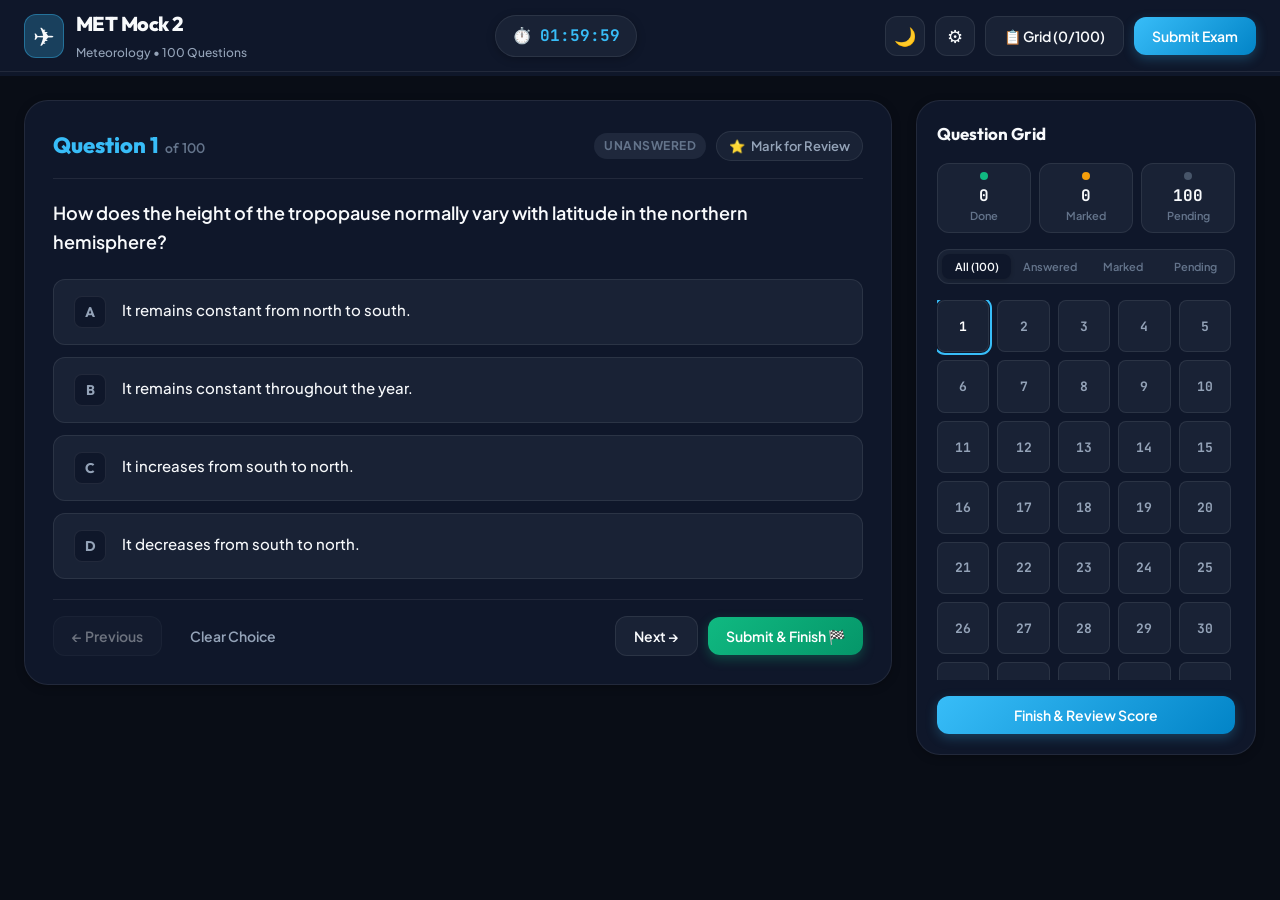
==== commit 133cbd86: "Redo quiz portal: 100-question MET Mock 2 static app" ====
--- a/static/index.html
+++ b/static/index.html
@@ -3,466 +3,322 @@
 <head>
   <meta charset="UTF-8" />
   <meta name="viewport" content="width=device-width, initial-scale=1.0, maximum-scale=1.0" />
-  <title>Hiba's CPL Multi-Subject Prep Portal</title>
-  <meta name="description" content="Dedicated CPL exam training dashboard for Captain Hiba." />
+  <title>MET Mock 2 — Meteorology Exam Prep</title>
+  <meta name="description" content="100-Question CPL Meteorology Mock Examination 2 with interactive practice and exam modes." />
   <link rel="preconnect" href="https://fonts.googleapis.com" />
-  <link href="https://fonts.googleapis.com/css2?family=Outfit:wght@300;400;500;600;700;800&family=Plus+Jakarta+Sans:wght@300;400;500;600;700;800&display=swap" rel="stylesheet" />
+  <link rel="preconnect" href="https://fonts.gstatic.com" crossorigin />
+  <link href="https://fonts.googleapis.com/css2?family=Outfit:wght@400;500;600;700;800&family=Plus+Jakarta+Sans:wght@400;500;600;700&family=JetBrains+Mono:wght@500;700&display=swap" rel="stylesheet" />
   <link rel="stylesheet" href="style.css" />
 </head>
-<body class="subject-mode-met">
-
-<!-- ───────── 1. PROFILE SELECTION SCREEN ───────── -->
-<div class="profile-screen" id="profileScreen">
-  <div class="profile-backdrop-blur"></div>
-  <div class="profile-content">
-    <h1 class="profile-title">Who's training today?</h1>
-    <div class="profile-grid">
-      <!-- Profile: Captain Hiba -->
-      <div class="profile-card" id="profileCardHiba">
-        <div class="avatar-wrap hiba-avatar">
-          <span class="avatar-emoji">👩‍✈️</span>
-        </div>
-        <h3 class="profile-name">Captain Hiba</h3>
-        <p class="profile-role">CPL Candidate</p>
-      </div>
-
-      <!-- Profile: Mentor Aadil -->
-      <div class="profile-card" id="profileCardAadil">
-        <div class="avatar-wrap aadil-avatar">
-          <span class="avatar-emoji">🧭</span>
-        </div>
-        <h3 class="profile-name">Mentor Aadil</h3>
-        <p class="profile-role">Flight Instructor</p>
-      </div>
-    </div>
-    <div class="profile-footer">
-      <p>CPL Multi-Subject Examination Portal</p>
-    </div>
+<body>
+  <!-- TOP APP BAR -->
+  <header class="app-header">
+    <div class="header-left">
+      <div class="logo-icon">✈️</div>
+      <div class="logo-text">
+        <h1 class="exam-title">MET Mock 2</h1>
+        <span class="exam-sub">Meteorology • 100 Questions</span>
+      </div>
+    </div>
+
+    <div class="header-center">
+      <div class="timer-badge" id="timerBadge" title="Exam Timer">
+        <span class="timer-icon">⏱️</span>
+        <span class="timer-display" id="timerDisplay">02:00:00</span>
+      </div>
+    </div>
+
+    <div class="header-right">
+      <button class="icon-btn" id="themeToggleBtn" title="Toggle Theme">
+        <span id="themeIcon">🌙</span>
+      </button>
+      <button class="icon-btn" id="settingsToggleBtn" title="Exam Settings">
+        <span>⚙️</span>
+      </button>
+      <button class="btn btn-secondary palette-toggle-mobile" id="mobilePaletteBtn">
+        <span>📋 Grid (<span id="mobileAnsweredCount">0</span>/100)</span>
+      </button>
+      <button class="btn btn-primary submit-top-btn" id="topSubmitBtn">
+        <span>Submit Exam</span>
+      </button>
+    </div>
+  </header>
+
+  <!-- PROGRESS LINE -->
+  <div class="progress-track">
+    <div class="progress-bar" id="progressBar" style="width: 0%;"></div>
   </div>
-</div>
-
-<!-- ───────── 2. CAPTAIN HIBA'S DASHBOARD ───────── -->
-<div class="dashboard-layout hidden" id="hibaDashboard">
-  <header class="dash-header">
-    <div class="header-profile-badge">
-      <span class="badge-avatar">👩‍✈️</span>
-      <div>
-        <p class="badge-title">Captain Hiba</p>
-        <p class="badge-sub">CPL Cockpit Deck</p>
-      </div>
-    </div>
-    <div class="header-actions">
-      <button class="settings-gear-btn" id="dashHomeBtn" title="Switch User">🏠 Switch User</button>
-      <button class="settings-gear-btn" id="dashSettingsBtn" title="Settings">⚙️ Settings</button>
-    </div>
-  </header>
-
-  <main class="dash-main">
-    <!-- TARGETED BATCH 8 EXAM NOTICE (Top Notification) -->
-    <section class="notification-card" id="batch8NoticeCard">
-      <div class="nc-badge">📅 TODAY'S FLIGHT TEST</div>
-      <h2>Batch 8 Portion Exam</h2>
-      <p class="nc-time">Time: July 4, 2026 | 09:00 AM - 11:00 AM (IST)</p>
+
+  <!-- MAIN APP CONTAINER -->
+  <main class="main-container">
+    
+    <!-- 1. QUIZ VIEW -->
+    <div class="quiz-layout" id="quizView">
       
-      <div class="exam-countdown-wrapper">
-        <p class="cd-title">COUNTDOWN TO DEPARTURE</p>
-        <div class="exam-countdown" id="examCountdown">
-          <div class="countdown-unit">
-            <span class="countdown-val" id="cdHours">00</span>
-            <span class="countdown-lbl">Hours</span>
-          </div>
-          <span class="countdown-separator">:</span>
-          <div class="countdown-unit">
-            <span class="countdown-val" id="cdMins">00</span>
-            <span class="countdown-lbl">Mins</span>
-          </div>
-          <span class="countdown-separator">:</span>
-          <div class="countdown-unit">
-            <span class="countdown-val" id="cdSecs">00</span>
-            <span class="countdown-lbl">Secs</span>
-          </div>
-        </div>
-      </div>
-      <div class="nc-divider"></div>
+      <!-- LEFT: QUESTION DISPLAY AREA -->
+      <section class="question-pane">
+        
+        <!-- Header Info within Question Pane -->
+        <div class="q-header-row">
+          <div class="q-number-pill" id="qNumberPill">
+            <span class="q-index-highlight">Question <span id="currentQNum">1</span></span>
+            <span class="q-total-label">of 100</span>
+          </div>
+
+          <div class="q-status-tags">
+            <span class="status-pill status-unanswered" id="qStatusPill">Unanswered</span>
+            <button class="mark-btn" id="markBtn" title="Mark this question to review later">
+              <span class="mark-icon">⭐</span>
+              <span id="markBtnText">Mark for Review</span>
+            </button>
+          </div>
+        </div>
+
+        <!-- Question Body Card -->
+        <div class="question-card">
+          <div class="q-text" id="questionText">Loading question...</div>
+
+          <!-- Options List -->
+          <div class="options-container" id="optionsContainer">
+            <!-- Options dynamically rendered by JavaScript -->
+          </div>
+
+          <!-- Instant Feedback (Practice Mode only) -->
+          <div class="explanation-box hidden" id="instantExplanationBox">
+            <div class="exp-header">
+              <span class="exp-badge" id="expResultBadge">Correct</span>
+              <strong>Explanation & Key Concept:</strong>
+            </div>
+            <p class="exp-text" id="instantExpText"></p>
+          </div>
+        </div>
+
+        <!-- Bottom Navigation Controls -->
+        <div class="quiz-nav-bar">
+          <div class="nav-left">
+            <button class="btn btn-secondary" id="prevBtn" disabled>
+              <span>← Previous</span>
+            </button>
+            <button class="btn btn-ghost" id="clearBtn">
+              <span>Clear Choice</span>
+            </button>
+          </div>
+
+          <div class="nav-right">
+            <button class="btn btn-secondary" id="nextBtn">
+              <span>Next →</span>
+            </button>
+            <button class="btn btn-accent" id="finishBtn">
+              <span>Submit & Finish 🏁</span>
+            </button>
+          </div>
+        </div>
+
+      </section>
+
+      <!-- RIGHT: QUESTION PALETTE SIDEBAR -->
+      <aside class="palette-pane" id="palettePane">
+        <div class="palette-header">
+          <h2 class="palette-title">Question Grid</h2>
+          <button class="close-palette-mobile" id="closeMobilePaletteBtn">&times;</button>
+        </div>
+
+        <!-- Stats Chips -->
+        <div class="palette-stats-row">
+          <div class="stat-pill stat-answered">
+            <span class="stat-dot green"></span>
+            <span class="stat-val" id="statAnsweredCount">0</span>
+            <span class="stat-lbl">Done</span>
+          </div>
+          <div class="stat-pill stat-marked">
+            <span class="stat-dot amber"></span>
+            <span class="stat-val" id="statMarkedCount">0</span>
+            <span class="stat-lbl">Marked</span>
+          </div>
+          <div class="stat-pill stat-unanswered">
+            <span class="stat-dot grey"></span>
+            <span class="stat-val" id="statUnansweredCount">100</span>
+            <span class="stat-lbl">Pending</span>
+          </div>
+        </div>
+
+        <!-- Palette Filter Tabs -->
+        <div class="palette-filters">
+          <button class="p-filter-btn active" data-filter="all">All (100)</button>
+          <button class="p-filter-btn" data-filter="answered">Answered</button>
+          <button class="p-filter-btn" data-filter="marked">Marked</button>
+          <button class="p-filter-btn" data-filter="unanswered">Pending</button>
+        </div>
+
+        <!-- 100 Grid -->
+        <div class="questions-grid" id="questionsGrid">
+          <!-- 1 to 100 generated by JS -->
+        </div>
+
+        <!-- Quick Submit in Sidebar -->
+        <div class="palette-footer">
+          <button class="btn btn-primary btn-block" id="paletteSubmitBtn">
+            Finish & Review Score
+          </button>
+        </div>
+      </aside>
+
+    </div>
+
+    <!-- 2. RESULTS & REVIEW VIEW (HIDDEN INITIALLY) -->
+    <section class="results-layout hidden" id="resultsView">
       
-      <div class="nc-portion-grid">
-        <div class="nc-portion-item">
-          <span class="nc-icon">🧭</span>
-          <div>
-            <h4>General Navigation (Nav)</h4>
-            <p>Sensors &amp; Pressure Instruments, Earth Geometry, Departure, Time, Convergency</p>
-          </div>
-        </div>
-        <div class="nc-portion-item">
-          <span class="nc-icon">📜</span>
-          <div>
-            <h4>Air Regulations (Reg)</h4>
-            <p>ICAO Orgs, Conventions, Airworthiness, Personnel Licensing, Rules of the Air, Aerodromes</p>
-          </div>
-        </div>
-        <div class="nc-portion-item">
-          <span class="nc-icon">🌦️</span>
-          <div>
-            <h4>Aviation Meteorology (Met)</h4>
-            <p>Atmosphere, Temperature, Air Density</p>
-          </div>
-        </div>
-        <div class="nc-portion-item">
-          <span class="nc-icon">🔧</span>
-          <div>
-            <h4>Technical General (Tech)</h4>
-            <p>Vortices, Induced Drag, Wake Turbulence, Ground Effect, Drag Curves, Boundary Layer</p>
-          </div>
-        </div>
-      </div>
-      
-      <button class="targeted-prep-btn" id="btnTargetedPrep">⚡ Start Targeted Exam Prep</button>
+      <!-- HERO SCORE CARD -->
+      <div class="results-hero-card">
+        <div class="results-badge" id="resultsVerdictBadge">PASSED 🎉</div>
+        <h2 class="results-title">MET Mock 2 Completed</h2>
+        <p class="results-subtitle">Meteorology 100-Question Exam Summary</p>
+
+        <div class="score-circle-wrap">
+          <div class="score-percentage" id="scorePercent">0%</div>
+          <div class="score-fraction" id="scoreFraction">0 / 100 Correct</div>
+        </div>
+
+        <!-- Detailed Metrics Grid -->
+        <div class="results-metrics-grid">
+          <div class="res-metric-box metric-correct">
+            <div class="metric-val" id="resCorrectCount">0</div>
+            <div class="metric-lbl">Correct (🟢)</div>
+          </div>
+          <div class="res-metric-box metric-incorrect">
+            <div class="metric-val" id="resIncorrectCount">0</div>
+            <div class="metric-lbl">Incorrect (🔴)</div>
+          </div>
+          <div class="res-metric-box metric-skipped">
+            <div class="metric-val" id="resSkippedCount">0</div>
+            <div class="metric-lbl">Skipped (⚪)</div>
+          </div>
+          <div class="res-metric-box metric-time">
+            <div class="metric-val" id="resTimeSpent">0m 0s</div>
+            <div class="metric-lbl">Time Spent (⏱️)</div>
+          </div>
+        </div>
+
+        <!-- Hero Actions -->
+        <div class="results-actions">
+          <button class="btn btn-primary" id="retakeAllBtn">
+            <span>🔄 Retake Full Exam</span>
+          </button>
+          <button class="btn btn-secondary" id="retakeMistakesBtn">
+            <span>🎯 Practice Mistakes Only</span>
+          </button>
+          <button class="btn btn-ghost" id="jumpToReviewBtn">
+            <span>⬇️ Jump to Explanations</span>
+          </button>
+        </div>
+      </div>
+
+      <!-- DETAILED QUESTION-BY-QUESTION REVIEW -->
+      <div class="review-section" id="reviewSection">
+        <div class="review-header">
+          <h3>Question-by-Question Solutions & Explanations</h3>
+          
+          <div class="review-filters">
+            <button class="rev-filter-btn active" data-rev-filter="all">All (100)</button>
+            <button class="rev-filter-btn filter-wrong" data-rev-filter="incorrect">Incorrect Only (<span id="revWrongCount">0</span>)</button>
+            <button class="rev-filter-btn filter-correct" data-rev-filter="correct">Correct (<span id="revRightCount">0</span>)</button>
+            <button class="rev-filter-btn filter-marked" data-rev-filter="marked">Marked (<span id="revMarkedCount">0</span>)</button>
+          </div>
+        </div>
+
+        <div class="review-list" id="reviewList">
+          <!-- Solutions dynamically populated by JS -->
+        </div>
+      </div>
+
     </section>
 
-    <!-- Quick Overall Metrics -->
-    <section class="metrics-grid">
-      <div class="metric-card">
-        <span class="metric-val" id="dashHibaAccuracy">—</span>
-        <span class="metric-lbl">Overall Accuracy</span>
-      </div>
-      <div class="metric-card">
-        <span class="metric-val" id="dashHibaMastery">0 / 0</span>
-        <span class="metric-lbl">Total Completed</span>
-      </div>
-    </section>
-
-    <!-- SELECT STUDY SUBJECT -->
-    <section class="subjects-section">
-      <h3 class="section-title">Select Study Subject</h3>
-      <div class="subjects-grid">
-        <div class="subject-card" data-subject="nav" id="subCardNav">
-          <div class="sc-avatar nav-subject">🧭</div>
-          <h4>Navigation</h4>
-          <p class="sc-count" id="subCountNav">30 Questions</p>
-        </div>
-        <div class="subject-card" data-subject="reg" id="subCardReg">
-          <div class="sc-avatar reg-subject">📜</div>
-          <h4>Regulations</h4>
-          <p class="sc-count" id="subCountReg">30 Questions</p>
-        </div>
-        <div class="subject-card" data-subject="met" id="subCardMet">
-          <div class="sc-avatar met-subject">🌦️</div>
-          <h4>Meteorology</h4>
-          <p class="sc-count" id="subCountMet">126 Questions</p>
-        </div>
-        <div class="subject-card" data-subject="tech" id="subCardTech">
-          <div class="sc-avatar tech-subject">🔧</div>
-          <h4>Technical</h4>
-          <p class="sc-count" id="subCountTech">20 Questions</p>
-        </div>
-      </div>
-    </section>
-
-    <!-- CHAPTERS ACCORDION (for non-met subjects) -->
-    <section class="chapters-section hidden" id="chaptersSection">
-      <h3 class="section-title" id="chaptersTitle">Chapter focus</h3>
-      <div class="chapter-chips-grid" id="chapterChipsContainer">
-        <!-- Dynamically injected chips -->
-      </div>
-    </section>
   </main>
-</div>
-
-<!-- ───────── 2b. SUBJECT DETAIL VIEW (Met Chapters) ───────── -->
-<div class="dashboard-layout hidden" id="subjectDetailPanel">
-  <header class="dash-header">
-    <button class="back-nav-btn" id="subjectBackBtn">← Back</button>
-    <div class="header-profile-badge">
-      <span class="badge-avatar" id="subjectDetailIcon">🌦️</span>
-      <div>
-        <p class="badge-title" id="subjectDetailTitle">Aviation Meteorology</p>
-        <p class="badge-sub" id="subjectDetailSub">Select a chapter to study</p>
-      </div>
-    </div>
-    <div class="header-actions">
-      <button class="settings-gear-btn" id="subjectDetailHomeBtn">🏠</button>
-    </div>
-  </header>
-
-  <main class="dash-main subject-detail-main">
-    <!-- MODE SLIDER -->
-    <div class="mode-slider-wrapper">
-      <div class="mode-slider" id="modeSlider">
-        <button class="mode-btn active" id="modeTestBtn" data-mode="test">
-          <span class="mode-icon">🎯</span>
-          <span>Take a Test</span>
-        </button>
-        <button class="mode-btn" id="modeNotesBtn" data-mode="notes">
-          <span class="mode-icon">📖</span>
-          <span>Read Notes</span>
-        </button>
-        <div class="mode-slider-thumb" id="modeSliderThumb"></div>
-      </div>
-      <p class="mode-hint" id="modeHint">Click a chapter to start a practice test</p>
-    </div>
-
-    <!-- CHAPTER TILES GRID -->
-    <div class="chapter-tiles-grid" id="chapterTilesGrid">
-      <!-- Dynamically injected by JS -->
-    </div>
-  </main>
-</div>
-
-<!-- ───────── 2c. NOTES READER PANEL ───────── -->
-<div class="notes-reader-overlay hidden" id="notesReaderPanel">
-  <div class="notes-reader-header">
-    <button class="notes-reader-back" id="notesReaderBack">← Back to Chapters</button>
-    <div class="notes-reader-title-wrap">
-      <span class="notes-reader-icon" id="notesReaderIcon">💧</span>
-      <div>
-        <h2 class="notes-reader-title" id="notesReaderTitle">Humidity</h2>
-        <p class="notes-reader-sub">Aviation Meteorology</p>
-      </div>
-    </div>
-    <button class="notes-reader-test-btn" id="notesReaderStartTest">🎯 Take Test on This Chapter</button>
+
+  <!-- CONFIRM SUBMISSION MODAL -->
+  <div class="modal-backdrop hidden" id="submitModal">
+    <div class="modal-card">
+      <div class="modal-icon">📝</div>
+      <h3 class="modal-title">Ready to submit MET Mock 2?</h3>
+      <p class="modal-desc">Please review your test status before finalizing:</p>
+
+      <div class="modal-summary-grid">
+        <div class="modal-summary-item sum-answered">
+          <span class="sum-num" id="modalAnsweredCount">0</span>
+          <span class="sum-label">Answered</span>
+        </div>
+        <div class="modal-summary-item sum-marked">
+          <span class="sum-num" id="modalMarkedCount">0</span>
+          <span class="sum-label">Marked for Review</span>
+        </div>
+        <div class="modal-summary-item sum-unanswered">
+          <span class="sum-num" id="modalUnansweredCount">0</span>
+          <span class="sum-label">Unanswered</span>
+        </div>
+      </div>
+
+      <div class="modal-alert hidden" id="unansweredWarning">
+        ⚠️ You still have <strong id="modalUnansweredWarnCount">0</strong> unanswered question(s)!
+      </div>
+
+      <div class="modal-buttons">
+        <button class="btn btn-secondary" id="modalCancelBtn">Keep Answering</button>
+        <button class="btn btn-primary" id="modalConfirmBtn">Yes, Submit Exam</button>
+      </div>
+    </div>
   </div>
-  <div class="notes-reader-body" id="notesReaderBody">
-    <!-- Content injected by JS -->
+
+  <!-- SETTINGS MODAL -->
+  <div class="modal-backdrop hidden" id="settingsModal">
+    <div class="modal-card">
+      <div class="modal-icon">⚙️</div>
+      <h3 class="modal-title">Exam Settings</h3>
+      <p class="modal-desc">Customize your testing experience:</p>
+
+      <div class="settings-list">
+        <div class="setting-row">
+          <div class="setting-info">
+            <div class="setting-name">Practice / Instant Feedback Mode</div>
+            <div class="setting-desc">Reveal explanations immediately upon choosing an answer</div>
+          </div>
+          <label class="switch">
+            <input type="checkbox" id="settingPracticeMode" />
+            <span class="slider"></span>
+          </label>
+        </div>
+
+        <div class="setting-row">
+          <div class="setting-info">
+            <div class="setting-name">Randomize / Shuffle Option Order</div>
+            <div class="setting-desc">Mix option choices (A, B, C, D) to prevent position bias</div>
+          </div>
+          <label class="switch">
+            <input type="checkbox" id="settingShuffleOptions" checked />
+            <span class="slider"></span>
+          </label>
+        </div>
+
+        <div class="setting-row">
+          <div class="setting-info">
+            <div class="setting-name">Count Down Timer (2 Hours)</div>
+            <div class="setting-desc">Simulate realistic CPL 120-minute time constraint</div>
+          </div>
+          <label class="switch">
+            <input type="checkbox" id="settingCountdownTimer" checked />
+            <span class="slider"></span>
+          </label>
+        </div>
+      </div>
+
+      <div class="modal-buttons">
+        <button class="btn btn-ghost danger-text" id="resetExamBtn">Reset All Answers</button>
+        <button class="btn btn-primary" id="closeSettingsBtn">Done</button>
+      </div>
+    </div>
   </div>
-</div>
-
-
-<!-- ───────── 3. MENTOR AADIL'S PORTAL ───────── -->
-<div class="dashboard-layout hidden" id="aadilDashboard">
-  <header class="dash-header">
-    <div class="header-profile-badge">
-      <span class="badge-avatar">🧭</span>
-      <div>
-        <p class="badge-title">Mentor Aadil</p>
-        <p class="badge-sub">Flight Analytics Console</p>
-      </div>
-    </div>
-    <div class="header-actions">
-      <button class="settings-gear-btn" id="mentorHomeBtn" title="Switch User">🏠 Switch User</button>
-      <button class="settings-gear-btn" id="mentorSettingsBtn" title="Settings">⚙️ Settings</button>
-    </div>
-  </header>
-
-  <main class="dash-main">
-    <!-- Hiba's Summary Stats -->
-    <section class="metrics-grid">
-      <div class="metric-card">
-        <span class="metric-val" id="mentorAccuracy">—</span>
-        <span class="metric-lbl">Hiba's Accuracy</span>
-      </div>
-      <div class="metric-card">
-        <span class="metric-val" id="mentorTotalAttempts">0</span>
-        <span class="metric-lbl">Total Attempts</span>
-      </div>
-      <div class="metric-card">
-        <span class="metric-val" id="mentorCorrectAnswers">0</span>
-        <span class="metric-lbl">Correct Answers</span>
-      </div>
-    </section>
-
-    <div class="mentor-details-grid">
-      <!-- Performance by Subject -->
-      <section class="mentor-section">
-        <h3 class="section-title">Accuracy by Subject</h3>
-        <div class="chapter-progress-list" id="mentorSubjectList">
-          <!-- Dynamically populated by JS -->
-        </div>
-      </section>
-
-      <!-- Activity Calendar (How often she does this) -->
-      <section class="mentor-section">
-        <h3 class="section-title">Daily Effort Levels</h3>
-        <div class="activity-log-list" id="mentorActivityList">
-          <!-- Dynamically populated by JS -->
-        </div>
-      </section>
-    </div>
-
-    <!-- Chronological Question Log -->
-    <section class="mentor-section full-width">
-      <h3 class="section-title">Hiba's Attempt History Log</h3>
-      <div class="table-wrap">
-        <table class="history-table">
-          <thead>
-            <tr>
-              <th>Timestamp</th>
-              <th>Subject</th>
-              <th>Question</th>
-              <th>Status</th>
-            </tr>
-          </thead>
-          <tbody id="mentorHistoryBody">
-            <!-- Dynamically populated by JS -->
-          </tbody>
-        </table>
-      </div>
-    </section>
-  </main>
-</div>
-
-<!-- ───────── 4. EXAMINATION SYSTEM ───────── -->
-<div class="app-shell hidden" id="examPanel">
-
-  <!-- TOP BAR -->
-  <header class="topbar">
-    <button class="hamburger" id="hamburger" aria-label="Open menu">
-      <span></span><span></span><span></span>
-    </button>
-    <div class="topbar-title">
-      <span id="subjectLabel">Meteorology</span>
-      <span class="divider">/</span>
-      <span id="sectionLabel">All Chapters</span>
-    </div>
-    <button class="home-icon-btn" id="exitExamBtn" title="Back to Dashboard">🏠</button>
-    <button class="settings-gear-btn icon-only" id="examSettingsBtn" title="Settings">⚙️</button>
-    <div class="topbar-score">
-      <span id="topScore">0/0</span>
-    </div>
-  </header>
-
-  <!-- PROGRESS BAR -->
-  <div class="progress-wrap">
-    <div class="progress-bar" id="progressBar"></div>
-  </div>
-
-  <!-- MAIN CONTENT -->
-  <main class="main-content">
-
-    <!-- QUESTION PANEL -->
-    <section class="question-panel" id="questionPanel">
-      <div class="q-meta">
-        <span class="q-badge" id="qBadge">Q 1</span>
-        <span class="q-topic-tag" id="qTopicTag">Atmosphere</span>
-      </div>
-
-      <p class="question-text" id="questionText">Loading question…</p>
-
-      <div class="options-list" id="optionsList">
-        <!-- Options injected by JS -->
-      </div>
-
-      <div class="feedback-strip" id="feedbackStrip" style="display:none"></div>
-
-      <div class="action-row">
-        <button class="btn-skip" id="skipBtn">⏭ Skip Question</button>
-        <button class="btn-next" id="nextBtn" style="display:none">Next Question →</button>
-      </div>
-    </section>
-
-    <!-- NOTES PANEL (explains correct answer) -->
-    <aside class="notes-panel" id="notesPanel" style="display:none">
-      <div class="notes-header">
-        <span>📝 Explanatory flight log notes</span>
-        <button class="notes-close" id="notesClose">✕</button>
-      </div>
-      <div class="notes-body" id="notesBody"></div>
-    </aside>
-
-  </main>
-
-  <!-- STATS BAR (bottom on mobile) -->
-  <footer class="stats-bar">
-    <div class="stat-item">
-      <span class="stat-val" id="statAnswered">0</span>
-      <span class="stat-lbl">Attempted</span>
-    </div>
-    <div class="stat-item correct">
-      <span class="stat-val" id="statCorrect">0</span>
-      <span class="stat-lbl">Correct ✓</span>
-    </div>
-    <div class="stat-item wrong">
-      <span class="stat-val" id="statWrong">0</span>
-      <span class="stat-lbl">Wrong ✗</span>
-    </div>
-    <div class="stat-item skip">
-      <span class="stat-val" id="statSkipped">0</span>
-      <span class="stat-lbl">Skipped</span>
-    </div>
-  </footer>
-
-  <!-- Floating Reset & Shuffle Button -->
-  <button class="float-reset-btn" id="floatResetBtn" title="Reset & Shuffle Session">🔄 Reset &amp; Shuffle</button>
-</div>
-
-<!-- ───────── 5. COCKPIT SETTINGS MODAL ───────── -->
-<div class="modal-overlay hidden" id="settingsModal">
-  <div class="modal-content">
-    <div class="modal-header">
-      <h3>🛠️ Cockpit Settings</h3>
-      <button class="modal-close" id="settingsCloseBtn">✕</button>
-    </div>
-    <div class="modal-body">
-      <!-- Connection Status -->
-      <div class="setting-item">
-        <span class="setting-label">API Server Status</span>
-        <div class="connection-status status-checking" id="connectionStatus">
-          <span class="status-dot"></span>
-          <span class="status-text">Checking...</span>
-        </div>
-      </div>
-      
-      <!-- General actions -->
-      <div class="setting-item">
-        <span class="setting-label">Profile Operations</span>
-        <button class="setting-action-btn" id="settingsSwitchProfileBtn">⇄ Switch User Profile</button>
-      </div>
-
-      <div class="setting-item">
-        <span class="setting-label">Session Operations</span>
-        <button class="setting-action-btn" id="settingsResetBtn">🔄 Reset &amp; Shuffle Active Session</button>
-      </div>
-
-      <!-- Danger zone -->
-      <div class="setting-item danger-zone">
-        <span class="setting-label">Danger Zone</span>
-        <button class="setting-action-btn btn-danger" id="settingsHardResetBtn">⚠️ Hard Reset Local Progress</button>
-        <button class="setting-action-btn btn-danger hidden" id="settingsClearServerLogsBtn">⚠️ Clear Server Activity Logs</button>
-      </div>
-    </div>
-  </div>
-</div>
-
-<!-- ───────── OVERLAY NAVIGATION FOR EXAM SIDEBAR ───────── -->
-<div class="overlay" id="overlay"></div>
-<nav class="sidebar" id="sidebar">
-  <div class="sidebar-header">
-    <div class="logo-mark">🌦️</div>
-    <div>
-      <p class="sidebar-title">CPL Prep Deck</p>
-      <p class="sidebar-sub">Captain Hiba's Flight Deck</p>
-    </div>
-    <button class="close-btn" id="examSidebarClose" aria-label="Close menu">✕</button>
-  </div>
-
-  <div class="sidebar-score-card">
-    <div class="sc-row">
-      <span>Active Session Score</span><span id="nav-score">0 / 0</span>
-    </div>
-    <div class="sc-row">
-      <span>Accuracy Rate</span><span id="nav-acc">—</span>
-    </div>
-    <div class="sc-row">
-      <span>Winning Target</span><span class="pass-badge">70% Minimum</span>
-    </div>
-  </div>
-
-  <div id="sectionContainer">
-    <p class="section-label" id="sectionHeader">CHAPTERS</p>
-    <ul class="nav-list" id="examNavList">
-      <!-- Injected programmatically based on active subject -->
-    </ul>
-  </div>
-
-  <p class="section-label">FILTER BY TOPIC</p>
-  <div id="examTopicFilters" class="topic-chips"></div>
-
-  <div class="sidebar-footer">
-    <button class="home-nav-btn" id="examHomeBtn">🏠 Main Dashboard</button>
-    <button class="reset-btn" id="examResetBtn">🔄 Reset Session</button>
-  </div>
-</nav>
-
-<script src="questions.js"></script>
-<script src="app.js"></script>
+
+  <!-- QUESTIONS DATA & SCRIPT -->
+  <script src="questions.js"></script>
+  <script src="app.js"></script>
 </body>
 </html>
--- a/static/style.css
+++ b/static/style.css
@@ -1,1970 +1,1242 @@
-/* ────────────────────────────────────────────────────────
-   CAPTAIN HIBA'S CPL PREP — SLEEK GLASSMORPHIC STYLES
-   ──────────────────────────────────────────────────────── */
-
-*, *::before, *::after { 
-  box-sizing: border-box; 
-  margin: 0; 
-  padding: 0; 
-}
-
-/* --- THEME DESIGN SYSTEM --- */
+/* ══════════════════════════════════════════════════════════
+   MET MOCK 2 — AVIATION CPL EXAM PORTAL STYLESHEET
+   Clean Modern Dark/Light Theme with Cockpit Glass UI
+   ══════════════════════════════════════════════════════════ */
+
 :root {
-  --font-title: 'Outfit', 'Plus Jakarta Sans', sans-serif;
-  --font-body: 'Plus Jakarta Sans', sans-serif;
-  
-  --bg-gradient: linear-gradient(145deg, #05060d 0%, #0c0f20 100%);
-  --surface: rgba(10, 14, 28, 0.7);
-  --card: rgba(18, 23, 46, 0.6);
-  --card-hover: rgba(26, 32, 64, 0.8);
-  --border: rgba(255, 255, 255, 0.06);
-  --border-active: rgba(255, 255, 255, 0.12);
-  
-  --text: #f3f4f6;
-  --muted: #858da8;
-  --glass-blur: blur(20px);
-  
-  --green: #10b981;
-  --green-glow: rgba(16, 185, 129, 0.15);
-  --red: #ef4444;
-  --red-glow: rgba(239, 68, 68, 0.15);
-  --yellow: #f59e0b;
-  --amber-glow: rgba(245, 158, 11, 0.12);
-  
-  --radius-lg: 20px;
-  --radius-md: 14px;
-  --radius-sm: 10px;
-  
-  --topbar-h: 64px;
-  --stats-h: 70px;
-  --prog-h: 5px;
-  
-  --accent: #0ea5e9;
-  --accent-rgb: 14, 165, 233;
-  --accent-gradient: linear-gradient(135deg, #0ea5e9 0%, #22d3ee 100%);
-  --accent-glow: rgba(14, 165, 233, 0.25);
-}
-
-/* --- CORE ELEMENTS --- */
-html, body { 
-  height: 100dvh; 
-  background: #04050a;
-  background-image: var(--bg-gradient);
-  color: var(--text); 
-  font-family: var(--font-body); 
-  overflow: hidden; 
+  --font-sans: 'Plus Jakarta Sans', system-ui, -apple-system, sans-serif;
+  --font-display: 'Outfit', sans-serif;
+  --font-mono: 'JetBrains Mono', monospace;
+
+  /* Dark Palette (Default) */
+  --bg-app: #090d16;
+  --bg-surface: #0f172a;
+  --bg-card: rgba(30, 41, 59, 0.7);
+  --bg-card-hover: rgba(51, 65, 85, 0.8);
+  --border-subtle: rgba(255, 255, 255, 0.08);
+  --border-active: rgba(56, 189, 248, 0.4);
+
+  --text-main: #f8fafc;
+  --text-muted: #94a3b8;
+  --text-dim: #64748b;
+
+  --accent-primary: #38bdf8;
+  --accent-glow: rgba(56, 189, 248, 0.25);
+  --accent-dark: #0284c7;
+
+  --status-green: #10b981;
+  --status-green-dim: rgba(16, 185, 129, 0.15);
+  --status-red: #f43f5e;
+  --status-red-dim: rgba(244, 63, 94, 0.15);
+  --status-amber: #f59e0b;
+  --status-amber-dim: rgba(245, 158, 11, 0.15);
+  --status-grey: #475569;
+
+  --radius-sm: 8px;
+  --radius-md: 12px;
+  --radius-lg: 18px;
+  --radius-xl: 24px;
+  --radius-full: 9999px;
+
+  --shadow-sm: 0 2px 8px rgba(0, 0, 0, 0.25);
+  --shadow-lg: 0 10px 30px rgba(0, 0, 0, 0.4);
+
+  --header-height: 72px;
+}
+
+[data-theme="light"] {
+  --bg-app: #f1f5f9;
+  --bg-surface: #ffffff;
+  --bg-card: rgba(255, 255, 255, 0.95);
+  --bg-card-hover: #f8fafc;
+  --border-subtle: #e2e8f0;
+  --border-active: #0284c7;
+
+  --text-main: #0f172a;
+  --text-muted: #475569;
+  --text-dim: #94a3b8;
+
+  --accent-primary: #0284c7;
+  --accent-glow: rgba(2, 132, 199, 0.15);
+  --accent-dark: #0369a1;
+
+  --status-green: #059669;
+  --status-green-dim: #d1fae5;
+  --status-red: #e11d48;
+  --status-red-dim: #ffe4e6;
+  --status-amber: #d97706;
+  --status-amber-dim: #fef3c7;
+  --status-grey: #cbd5e1;
+
+  --shadow-sm: 0 2px 8px rgba(0, 0, 0, 0.06);
+  --shadow-lg: 0 10px 30px rgba(0, 0, 0, 0.08);
+}
+
+/* Base resets */
+*, *::before, *::after {
+  box-sizing: border-box;
+  margin: 0;
+  padding: 0;
+}
+
+body {
+  font-family: var(--font-sans);
+  background-color: var(--bg-app);
+  color: var(--text-main);
+  min-height: 100vh;
+  display: flex;
+  flex-direction: column;
+  line-height: 1.5;
   -webkit-font-smoothing: antialiased;
+}
+
+button {
+  font-family: inherit;
+  cursor: pointer;
+  border: none;
+  background: none;
+  color: inherit;
 }
 
 .hidden {
   display: none !important;
 }
 
-/* --- SCROLLBAR --- */
-::-webkit-scrollbar {
-  width: 6px;
-  height: 6px;
-}
-::-webkit-scrollbar-track {
-  background: transparent;
-}
-::-webkit-scrollbar-thumb {
-  background: rgba(255, 255, 255, 0.1);
-  border-radius: 10px;
-}
-::-webkit-scrollbar-thumb:hover {
-  background: rgba(255, 255, 255, 0.2);
-}
-
-/* ── 1. PROFILE SELECTION SCREEN ── */
-.profile-screen {
-  position: fixed;
-  inset: 0;
+/* ═══════════ HEADER ═══════════ */
+.app-header {
+  position: sticky;
+  top: 0;
   z-index: 100;
-  display: flex;
+  height: var(--header-height);
+  background: var(--bg-surface);
+  border-bottom: 1px solid var(--border-subtle);
+  display: flex;
+  align-items: center;
+  justify-content: space-between;
+  padding: 0 24px;
+  backdrop-filter: blur(12px);
+}
+
+.header-left {
+  display: flex;
+  align-items: center;
+  gap: 12px;
+}
+
+.logo-icon {
+  font-size: 26px;
+  background: var(--accent-glow);
+  padding: 8px;
+  border-radius: var(--radius-md);
+  border: 1px solid var(--border-active);
+  line-height: 1;
+}
+
+.logo-text .exam-title {
+  font-family: var(--font-display);
+  font-size: 20px;
+  font-weight: 800;
+  letter-spacing: -0.5px;
+  color: var(--text-main);
+}
+
+.logo-text .exam-sub {
+  font-size: 12px;
+  color: var(--text-muted);
+  font-weight: 500;
+}
+
+.header-center {
+  display: flex;
+  align-items: center;
+}
+
+.timer-badge {
+  display: flex;
+  align-items: center;
+  gap: 8px;
+  background: var(--bg-card);
+  border: 1px solid var(--border-subtle);
+  padding: 8px 16px;
+  border-radius: var(--radius-full);
+  font-family: var(--font-mono);
+  font-size: 16px;
+  font-weight: 700;
+  color: var(--accent-primary);
+  box-shadow: var(--shadow-sm);
+}
+
+.timer-badge.warning {
+  border-color: var(--status-red);
+  color: var(--status-red);
+  animation: pulse-red 1s infinite alternate;
+}
+
+@keyframes pulse-red {
+  0% { box-shadow: 0 0 4px var(--status-red); }
+  100% { box-shadow: 0 0 16px var(--status-red); }
+}
+
+.header-right {
+  display: flex;
+  align-items: center;
+  gap: 10px;
+}
+
+.icon-btn {
+  width: 40px;
+  height: 40px;
+  border-radius: var(--radius-md);
+  background: var(--bg-card);
+  border: 1px solid var(--border-subtle);
+  display: flex;
+  align-items: center;
   justify-content: center;
-  align-items: center;
+  font-size: 18px;
+  transition: all 0.2s ease;
+}
+
+.icon-btn:hover {
+  background: var(--bg-card-hover);
+  border-color: var(--accent-primary);
+  transform: translateY(-1px);
+}
+
+.palette-toggle-mobile {
+  display: none;
+}
+
+/* Buttons */
+.btn {
+  display: inline-flex;
+  align-items: center;
+  justify-content: center;
+  gap: 8px;
+  padding: 10px 18px;
+  border-radius: var(--radius-md);
+  font-weight: 600;
+  font-size: 14px;
+  transition: all 0.2s cubic-bezier(0.4, 0, 0.2, 1);
+  white-space: nowrap;
+}
+
+.btn:active {
+  transform: scale(0.98);
+}
+
+.btn:disabled {
+  opacity: 0.4;
+  cursor: not-allowed;
+}
+
+.btn-primary {
+  background: linear-gradient(135deg, var(--accent-primary) 0%, var(--accent-dark) 100%);
+  color: #ffffff;
+  box-shadow: 0 4px 12px var(--accent-glow);
+}
+
+.btn-primary:hover:not(:disabled) {
+  opacity: 0.92;
+  box-shadow: 0 6px 16px var(--accent-glow);
+  transform: translateY(-1px);
+}
+
+.btn-secondary {
+  background: var(--bg-card);
+  border: 1px solid var(--border-subtle);
+  color: var(--text-main);
+}
+
+.btn-secondary:hover:not(:disabled) {
+  background: var(--bg-card-hover);
+  border-color: var(--border-active);
+  transform: translateY(-1px);
+}
+
+.btn-ghost {
+  color: var(--text-muted);
+}
+
+.btn-ghost:hover {
+  color: var(--text-main);
+  background: var(--border-subtle);
+}
+
+.btn-accent {
+  background: linear-gradient(135deg, #10b981 0%, #059669 100%);
+  color: #ffffff;
+  box-shadow: 0 4px 12px rgba(16, 185, 129, 0.3);
+}
+
+.btn-accent:hover {
+  opacity: 0.95;
+  transform: translateY(-1px);
+}
+
+.btn-block {
+  width: 100%;
+}
+
+.danger-text {
+  color: var(--status-red) !important;
+}
+
+/* Progress track */
+.progress-track {
+  height: 4px;
+  background: var(--bg-surface);
+  position: relative;
+  overflow: hidden;
+}
+
+.progress-bar {
+  height: 100%;
+  background: linear-gradient(90deg, var(--accent-primary), #10b981);
+  transition: width 0.3s ease;
+}
+
+/* ═══════════ MAIN LAYOUT ═══════════ */
+.main-container {
+  max-width: 1360px;
+  width: 100%;
+  margin: 0 auto;
+  padding: 24px;
+  flex: 1;
+}
+
+.quiz-layout {
+  display: grid;
+  grid-template-columns: 1fr 340px;
+  gap: 24px;
+  align-items: start;
+}
+
+/* ═══════════ QUESTION PANE ═══════════ */
+.question-pane {
+  background: var(--bg-surface);
+  border: 1px solid var(--border-subtle);
+  border-radius: var(--radius-xl);
+  padding: 28px;
+  box-shadow: var(--shadow-sm);
+  display: flex;
+  flex-direction: column;
+  gap: 20px;
+}
+
+.q-header-row {
+  display: flex;
+  align-items: center;
+  justify-content: space-between;
+  flex-wrap: wrap;
+  gap: 12px;
+  border-bottom: 1px solid var(--border-subtle);
+  padding-bottom: 16px;
+}
+
+.q-number-pill {
+  font-family: var(--font-display);
+  display: flex;
+  align-items: baseline;
+  gap: 6px;
+}
+
+.q-index-highlight {
+  font-size: 22px;
+  font-weight: 800;
+  color: var(--accent-primary);
+}
+
+.q-total-label {
+  font-size: 14px;
+  color: var(--text-dim);
+  font-weight: 500;
+}
+
+.q-status-tags {
+  display: flex;
+  align-items: center;
+  gap: 10px;
+}
+
+.status-pill {
+  font-size: 12px;
+  font-weight: 700;
+  text-transform: uppercase;
+  letter-spacing: 0.5px;
+  padding: 4px 10px;
+  border-radius: var(--radius-full);
+}
+
+.status-unanswered {
+  background: rgba(148, 163, 184, 0.12);
+  color: var(--text-dim);
+}
+
+.status-answered {
+  background: var(--status-green-dim);
+  color: var(--status-green);
+}
+
+.mark-btn {
+  display: inline-flex;
+  align-items: center;
+  gap: 6px;
+  font-size: 13px;
+  font-weight: 600;
+  padding: 6px 12px;
+  border-radius: var(--radius-full);
+  background: var(--bg-card);
+  border: 1px solid var(--border-subtle);
+  color: var(--text-muted);
+  transition: all 0.2s ease;
+}
+
+.mark-btn:hover {
+  background: var(--status-amber-dim);
+  color: var(--status-amber);
+  border-color: var(--status-amber);
+}
+
+.mark-btn.marked {
+  background: var(--status-amber-dim);
+  color: var(--status-amber);
+  border-color: var(--status-amber);
+}
+
+/* Question Body */
+.question-card {
+  display: flex;
+  flex-direction: column;
+  gap: 22px;
+}
+
+.q-text {
+  font-size: 18px;
+  font-weight: 600;
+  line-height: 1.6;
+  color: var(--text-main);
+}
+
+/* Options */
+.options-container {
+  display: flex;
+  flex-direction: column;
+  gap: 12px;
+}
+
+.option-card {
+  display: flex;
+  align-items: flex-start;
+  gap: 16px;
+  padding: 16px 20px;
+  background: var(--bg-card);
+  border: 1.5px solid var(--border-subtle);
+  border-radius: var(--radius-md);
+  text-align: left;
+  transition: all 0.2s ease;
+  user-select: none;
+}
+
+.option-card:hover {
+  background: var(--bg-card-hover);
+  border-color: var(--border-active);
+  transform: translateX(2px);
+}
+
+.option-card.selected {
+  background: rgba(56, 189, 248, 0.12);
+  border-color: var(--accent-primary);
+  box-shadow: 0 0 0 1px var(--accent-primary);
+}
+
+.option-letter {
+  width: 32px;
+  height: 32px;
+  min-width: 32px;
+  border-radius: var(--radius-sm);
+  background: var(--bg-surface);
+  border: 1px solid var(--border-subtle);
+  font-family: var(--font-display);
+  font-size: 14px;
+  font-weight: 700;
+  display: flex;
+  align-items: center;
+  justify-content: center;
+  color: var(--text-muted);
+  transition: all 0.2s ease;
+}
+
+.option-card.selected .option-letter {
+  background: var(--accent-primary);
+  color: #ffffff;
+  border-color: var(--accent-primary);
+}
+
+.option-label {
+  font-size: 15px;
+  font-weight: 500;
+  color: var(--text-main);
+  padding-top: 4px;
+}
+
+/* Instant feedback box */
+.explanation-box {
+  background: rgba(56, 189, 248, 0.08);
+  border-left: 4px solid var(--accent-primary);
+  padding: 16px 20px;
+  border-radius: 0 var(--radius-md) var(--radius-md) 0;
+  animation: fadeIn 0.3s ease;
+}
+
+.exp-header {
+  display: flex;
+  align-items: center;
+  gap: 10px;
+  margin-bottom: 8px;
+  font-size: 14px;
+  color: var(--accent-primary);
+}
+
+.exp-badge {
+  font-size: 11px;
+  font-weight: 800;
+  text-transform: uppercase;
+  padding: 2px 8px;
+  border-radius: var(--radius-full);
+}
+
+.exp-badge.correct {
+  background: var(--status-green-dim);
+  color: var(--status-green);
+}
+
+.exp-badge.incorrect {
+  background: var(--status-red-dim);
+  color: var(--status-red);
+}
+
+.exp-text {
+  font-size: 14px;
+  color: var(--text-muted);
+  line-height: 1.6;
+}
+
+@keyframes fadeIn {
+  from { opacity: 0; transform: translateY(-4px); }
+  to { opacity: 1; transform: translateY(0); }
+}
+
+/* Navigation footer */
+.quiz-nav-bar {
+  display: flex;
+  align-items: center;
+  justify-content: space-between;
+  padding-top: 16px;
+  border-top: 1px solid var(--border-subtle);
+  flex-wrap: wrap;
+  gap: 12px;
+}
+
+.nav-left, .nav-right {
+  display: flex;
+  align-items: center;
+  gap: 10px;
+}
+
+/* ═══════════ PALETTE SIDEBAR ═══════════ */
+.palette-pane {
+  background: var(--bg-surface);
+  border: 1px solid var(--border-subtle);
+  border-radius: var(--radius-xl);
   padding: 20px;
-  background: #040509;
-}
-
-.profile-backdrop-blur {
+  box-shadow: var(--shadow-sm);
+  position: sticky;
+  top: calc(var(--header-height) + 24px);
+  max-height: calc(100vh - var(--header-height) - 48px);
+  display: flex;
+  flex-direction: column;
+  gap: 16px;
+}
+
+.palette-header {
+  display: flex;
+  align-items: center;
+  justify-content: space-between;
+}
+
+.palette-title {
+  font-family: var(--font-display);
+  font-size: 17px;
+  font-weight: 700;
+}
+
+.close-palette-mobile {
+  display: none;
+  font-size: 26px;
+  color: var(--text-muted);
+}
+
+/* Stats row */
+.palette-stats-row {
+  display: grid;
+  grid-template-columns: repeat(3, 1fr);
+  gap: 8px;
+}
+
+.stat-pill {
+  background: var(--bg-card);
+  border: 1px solid var(--border-subtle);
+  padding: 8px 10px;
+  border-radius: var(--radius-md);
+  display: flex;
+  flex-direction: column;
+  align-items: center;
+  text-align: center;
+}
+
+.stat-dot {
+  width: 8px;
+  height: 8px;
+  border-radius: 50%;
+  margin-bottom: 4px;
+}
+
+.stat-dot.green { background: var(--status-green); }
+.stat-dot.amber { background: var(--status-amber); }
+.stat-dot.grey { background: var(--status-grey); }
+
+.stat-val {
+  font-family: var(--font-mono);
+  font-size: 16px;
+  font-weight: 700;
+}
+
+.stat-lbl {
+  font-size: 11px;
+  color: var(--text-dim);
+  font-weight: 600;
+}
+
+/* Filter buttons */
+.palette-filters {
+  display: flex;
+  gap: 4px;
+  background: var(--bg-card);
+  padding: 4px;
+  border-radius: var(--radius-md);
+  border: 1px solid var(--border-subtle);
+}
+
+.p-filter-btn {
+  flex: 1;
+  font-size: 11px;
+  font-weight: 600;
+  padding: 6px 4px;
+  border-radius: var(--radius-sm);
+  color: var(--text-dim);
+  transition: all 0.2s ease;
+  text-align: center;
+}
+
+.p-filter-btn.active {
+  background: var(--bg-surface);
+  color: var(--text-main);
+  box-shadow: 0 1px 4px rgba(0, 0, 0, 0.2);
+}
+
+/* 100 Grid */
+.questions-grid {
+  display: grid;
+  grid-template-columns: repeat(5, 1fr);
+  gap: 8px;
+  overflow-y: auto;
+  max-height: 380px;
+  padding-right: 4px;
+}
+
+/* Custom scrollbar */
+.questions-grid::-webkit-scrollbar {
+  width: 5px;
+}
+
+.questions-grid::-webkit-scrollbar-thumb {
+  background: var(--border-subtle);
+  border-radius: 4px;
+}
+
+.q-grid-btn {
+  aspect-ratio: 1;
+  border-radius: var(--radius-sm);
+  background: var(--bg-card);
+  border: 1px solid var(--border-subtle);
+  font-family: var(--font-mono);
+  font-size: 13px;
+  font-weight: 700;
+  color: var(--text-muted);
+  display: flex;
+  align-items: center;
+  justify-content: center;
+  position: relative;
+  transition: all 0.15s ease;
+}
+
+.q-grid-btn:hover {
+  background: var(--bg-card-hover);
+  border-color: var(--accent-primary);
+  transform: scale(1.05);
+}
+
+.q-grid-btn.current {
+  outline: 2px solid var(--accent-primary);
+  outline-offset: 1px;
+  color: #ffffff;
+}
+
+.q-grid-btn.answered {
+  background: var(--status-green);
+  border-color: var(--status-green);
+  color: #ffffff;
+}
+
+.q-grid-btn.marked::after {
+  content: '★';
   position: absolute;
-  inset: 0;
-  background: radial-gradient(circle at 30% 25%, rgba(99, 102, 241, 0.12) 0%, transparent 40%),
-              radial-gradient(circle at 70% 75%, rgba(14, 165, 233, 0.12) 0%, transparent 40%);
-  z-index: 1;
-}
-
-.profile-content {
-  position: relative;
-  z-index: 2;
-  width: 100%;
-  max-width: 650px;
+  top: 2px;
+  right: 2px;
+  font-size: 9px;
+  color: var(--status-amber);
+}
+
+.q-grid-btn.marked.answered::after {
+  color: #ffffff;
+}
+
+/* ═══════════ RESULTS VIEW ═══════════ */
+.results-layout {
+  display: flex;
+  flex-direction: column;
+  gap: 32px;
+  max-width: 960px;
+  margin: 0 auto;
+}
+
+.results-hero-card {
+  background: var(--bg-surface);
+  border: 1px solid var(--border-subtle);
+  border-radius: var(--radius-xl);
+  padding: 40px 32px;
   text-align: center;
-  animation: scaleUp 0.4s cubic-bezier(0.16, 1, 0.3, 1);
-}
-
-@keyframes scaleUp {
-  from { opacity: 0; transform: scale(0.95) translateY(10px); }
-  to { opacity: 1; transform: scale(1) translateY(0); }
-}
-
-.profile-title {
-  font-family: var(--font-title);
+  box-shadow: var(--shadow-lg);
+  display: flex;
+  flex-direction: column;
+  align-items: center;
+  gap: 16px;
+}
+
+.results-badge {
+  font-size: 13px;
+  font-weight: 800;
+  text-transform: uppercase;
+  letter-spacing: 1px;
+  padding: 6px 16px;
+  border-radius: var(--radius-full);
+  background: var(--status-green-dim);
+  color: var(--status-green);
+  border: 1px solid var(--status-green);
+}
+
+.results-badge.fail {
+  background: var(--status-red-dim);
+  color: var(--status-red);
+  border-color: var(--status-red);
+}
+
+.results-title {
+  font-family: var(--font-display);
   font-size: 32px;
   font-weight: 800;
-  margin-bottom: 35px;
   letter-spacing: -0.5px;
-  color: #ffffff;
-}
-
-.profile-grid {
+}
+
+.results-subtitle {
+  font-size: 15px;
+  color: var(--text-muted);
+}
+
+.score-circle-wrap {
+  margin: 12px 0;
+  display: flex;
+  flex-direction: column;
+  align-items: center;
+}
+
+.score-percentage {
+  font-family: var(--font-display);
+  font-size: 64px;
+  font-weight: 900;
+  color: var(--accent-primary);
+  line-height: 1;
+}
+
+.score-fraction {
+  font-size: 16px;
+  font-weight: 600;
+  color: var(--text-muted);
+  margin-top: 6px;
+}
+
+.results-metrics-grid {
   display: grid;
-  grid-template-columns: 1fr 1fr;
-  gap: 30px;
-  margin-bottom: 40px;
-}
-
-@media (max-width: 480px) {
-  .profile-grid {
-    grid-template-columns: 1fr;
-    gap: 20px;
-  }
-  .profile-title {
-    font-size: 26px;
-  }
-}
-
-.profile-card {
-  background: rgba(22, 28, 54, 0.3);
-  border: 1px solid var(--border);
+  grid-template-columns: repeat(4, 1fr);
+  gap: 14px;
+  width: 100%;
+  max-width: 680px;
+  margin: 16px 0;
+}
+
+.res-metric-box {
+  background: var(--bg-card);
+  border: 1px solid var(--border-subtle);
+  padding: 16px 12px;
   border-radius: var(--radius-lg);
-  padding: 30px 20px;
-  cursor: pointer;
-  transition: all 0.3s cubic-bezier(0.25, 0.8, 0.25, 1);
-  display: flex;
-  flex-direction: column;
-  align-items: center;
-  backdrop-filter: var(--glass-blur);
-}
-
-.profile-card:hover {
-  transform: translateY(-8px);
-  background: rgba(30, 38, 73, 0.5);
-  box-shadow: 0 15px 30px rgba(0,0,0,0.3);
-}
-
-#profileCardHiba:hover {
-  border-color: rgba(14, 165, 233, 0.5);
-  box-shadow: 0 15px 30px rgba(14, 165, 233, 0.15);
-}
-#profileCardAadil:hover {
-  border-color: rgba(124, 92, 191, 0.5);
-  box-shadow: 0 15px 30px rgba(124, 92, 191, 0.15);
-}
-
-.avatar-wrap {
-  width: 90px;
-  height: 90px;
-  border-radius: 50%;
-  background: rgba(255, 255, 255, 0.03);
-  border: 1.5px solid var(--border);
-  display: flex;
+  text-align: center;
+}
+
+.metric-val {
+  font-family: var(--font-mono);
+  font-size: 22px;
+  font-weight: 800;
+}
+
+.metric-lbl {
+  font-size: 12px;
+  color: var(--text-dim);
+  font-weight: 600;
+  margin-top: 4px;
+}
+
+.metric-correct .metric-val { color: var(--status-green); }
+.metric-incorrect .metric-val { color: var(--status-red); }
+.metric-skipped .metric-val { color: var(--text-dim); }
+.metric-time .metric-val { color: var(--accent-primary); }
+
+.results-actions {
+  display: flex;
+  flex-wrap: wrap;
+  gap: 12px;
   justify-content: center;
-  align-items: center;
-  margin-bottom: 18px;
-  transition: all 0.3s ease;
-}
-.profile-card:hover .avatar-wrap {
-  transform: scale(1.05);
-  border-color: rgba(255,255,255,0.25);
-}
-
-.hiba-avatar {
-  background: rgba(14, 165, 233, 0.08);
-}
-.aadil-avatar {
-  background: rgba(124, 92, 191, 0.08);
-}
-
-.avatar-emoji {
-  font-size: 42px;
-}
-
-.profile-name {
-  font-family: var(--font-title);
-  font-size: 19px;
+  margin-top: 8px;
+}
+
+/* Detailed review list */
+.review-section {
+  background: var(--bg-surface);
+  border: 1px solid var(--border-subtle);
+  border-radius: var(--radius-xl);
+  padding: 32px;
+  box-shadow: var(--shadow-sm);
+}
+
+.review-header {
+  display: flex;
+  align-items: center;
+  justify-content: space-between;
+  flex-wrap: wrap;
+  gap: 16px;
+  margin-bottom: 24px;
+  border-bottom: 1px solid var(--border-subtle);
+  padding-bottom: 16px;
+}
+
+.review-header h3 {
+  font-family: var(--font-display);
+  font-size: 20px;
   font-weight: 700;
-  color: var(--text);
-  margin-bottom: 4px;
-}
-
-.profile-role {
-  font-size: 12px;
-  color: var(--muted);
-  font-weight: 500;
-}
-
-.profile-footer {
-  font-size: 11px;
-  color: var(--muted);
-  letter-spacing: 0.5px;
-  text-transform: uppercase;
-  font-weight: 600;
-}
-
-
-/* ── 2. DASHBOARD LAYOUTS (HIBA & AADIL) ── */
-.dashboard-layout {
-  display: flex;
-  flex-direction: column;
-  height: 100dvh;
-  overflow-y: auto;
-  padding: 24px 20px;
-  max-width: 800px;
-  width: 100%;
-  margin: 0 auto;
-  animation: fadeIn 0.4s ease;
-}
-
-@keyframes fadeIn {
-  from { opacity: 0; }
-  to { opacity: 1; }
-}
-
-.dash-header {
-  display: flex;
-  justify-content: space-between;
-  align-items: center;
-  margin-bottom: 30px;
-  flex-shrink: 0;
-}
-
-.header-profile-badge {
-  display: flex;
-  align-items: center;
-  gap: 12px;
-}
-.badge-avatar {
-  font-size: 32px;
-  width: 48px;
-  height: 48px;
-  background: rgba(255,255,255,0.03);
-  border: 1px solid var(--border);
-  border-radius: 50%;
-  display: flex;
-  align-items: center;
-  justify-content: center;
-}
-.badge-title {
-  font-family: var(--font-title);
-  font-size: 16px;
-  font-weight: 700;
-  color: var(--text);
-}
-.badge-sub {
-  font-size: 11px;
-  color: var(--muted);
-}
-
-.header-actions {
-  display: flex;
-  align-items: center;
-  gap: 8px;
-}
-
-.settings-gear-btn {
-  background: rgba(255, 255, 255, 0.04);
-  border: 1px solid var(--border);
-  color: var(--muted);
-  font-family: var(--font-body);
+}
+
+.review-filters {
+  display: flex;
+  gap: 6px;
+  background: var(--bg-card);
+  padding: 4px;
+  border-radius: var(--radius-md);
+  border: 1px solid var(--border-subtle);
+}
+
+.rev-filter-btn {
   font-size: 12px;
   font-weight: 600;
-  padding: 8px 14px;
+  padding: 6px 12px;
   border-radius: var(--radius-sm);
-  cursor: pointer;
-  transition: all 0.2s;
-  display: flex;
-  align-items: center;
-  gap: 6px;
-}
-.settings-gear-btn:hover {
-  background: rgba(255, 255, 255, 0.08);
-  color: var(--text);
-  border-color: rgba(255, 255, 255, 0.2);
-}
-.settings-gear-btn.icon-only {
-  padding: 8px;
-  font-size: 14px;
-  width: 34px;
-  height: 34px;
-  justify-content: center;
-  border-radius: 50%;
-}
-
-.dash-main {
-  display: flex;
-  flex-direction: column;
-  gap: 24px;
-  flex: 1;
-}
-
-/* ── TARGETED BATCH 8 EXAM NOTICE CARD ── */
-.notification-card {
-  position: relative;
-  background: rgba(245, 158, 11, 0.05);
-  border: 1.5px solid rgba(245, 158, 11, 0.2);
+  color: var(--text-dim);
+  transition: all 0.2s ease;
+}
+
+.rev-filter-btn.active {
+  background: var(--bg-surface);
+  color: var(--text-main);
+  box-shadow: 0 1px 4px rgba(0, 0, 0, 0.2);
+}
+
+.review-list {
+  display: flex;
+  flex-direction: column;
+  gap: 18px;
+}
+
+.rev-item-card {
+  background: var(--bg-card);
+  border: 1px solid var(--border-subtle);
   border-radius: var(--radius-lg);
-  padding: 30px;
-  overflow: hidden;
-  backdrop-filter: var(--glass-blur);
-  box-shadow: 0 10px 30px rgba(245, 158, 11, 0.03);
-}
-.nc-badge {
-  display: inline-block;
-  font-size: 10px;
-  font-weight: 800;
-  background: rgba(245, 158, 11, 0.12);
-  color: var(--yellow);
-  padding: 4px 12px;
-  border-radius: 20px;
-  margin-bottom: 12px;
-  border: 1px solid rgba(245, 158, 11, 0.15);
-}
-.notification-card h2 {
-  font-family: var(--font-title);
-  font-size: 23px;
-  font-weight: 800;
-  margin-bottom: 4px;
-  color: #ffffff;
-}
-.nc-time {
-  font-size: 12px;
-  color: var(--muted);
-  font-weight: 500;
-  margin-bottom: 18px;
-}
-.nc-divider {
-  height: 1px;
-  background: rgba(255, 255, 255, 0.06);
-  margin-bottom: 18px;
-}
-.nc-portion-grid {
-  display: grid;
-  grid-template-columns: 1fr 1fr;
-  gap: 16px;
-  margin-bottom: 24px;
-}
-@media (max-width: 560px) {
-  .nc-portion-grid {
-    grid-template-columns: 1fr;
-    gap: 12px;
-  }
-}
-.nc-portion-item {
-  display: flex;
-  gap: 12px;
-  align-items: flex-start;
-}
-.nc-icon {
-  font-size: 20px;
-  margin-top: 2px;
-}
-.nc-portion-item h4 {
-  font-family: var(--font-title);
-  font-size: 13.5px;
+  padding: 20px;
+  display: flex;
+  flex-direction: column;
+  gap: 14px;
+}
+
+.rev-item-card.is-correct {
+  border-left: 4px solid var(--status-green);
+}
+
+.rev-item-card.is-incorrect {
+  border-left: 4px solid var(--status-red);
+}
+
+.rev-item-card.is-skipped {
+  border-left: 4px solid var(--text-dim);
+}
+
+.rev-item-header {
+  display: flex;
+  align-items: center;
+  justify-content: space-between;
+}
+
+.rev-item-num {
+  font-family: var(--font-display);
   font-weight: 700;
-  color: var(--text);
-  margin-bottom: 2px;
-}
-.nc-portion-item p {
-  font-size: 11px;
-  line-height: 1.4;
-  color: var(--muted);
-}
-.targeted-prep-btn {
-  width: 100%;
-  background: linear-gradient(135deg, #f59e0b 0%, #d97706 100%);
-  border: none;
-  color: #ffffff;
-  font-family: var(--font-body);
-  font-size: 13.5px;
-  font-weight: 700;
-  padding: 13px;
-  border-radius: var(--radius-md);
-  cursor: pointer;
-  box-shadow: 0 4px 15px rgba(245, 158, 11, 0.2);
-  transition: all 0.2s;
-  animation: pulseButton 2s infinite;
-}
-.targeted-prep-btn:hover {
-  transform: translateY(-2px);
-  filter: brightness(1.1);
-  box-shadow: 0 6px 20px rgba(245, 158, 11, 0.3);
-}
-
-@keyframes pulseButton {
-  0% { box-shadow: 0 0 0 0 rgba(245, 158, 11, 0.4); }
-  70% { box-shadow: 0 0 0 8px rgba(245, 158, 11, 0); }
-  100% { box-shadow: 0 0 0 0 rgba(245, 158, 11, 0); }
-}
-
-/* Metrics Grid */
-.metrics-grid {
-  display: grid;
-  grid-template-columns: repeat(auto-fit, minmax(180px, 1fr));
-  gap: 16px;
-}
-.metric-card {
-  background: var(--card);
-  border: 1px solid var(--border);
-  border-radius: var(--radius-md);
-  padding: 20px;
-  text-align: center;
-  backdrop-filter: var(--glass-blur);
-}
-.metric-val {
-  display: block;
-  font-family: var(--font-title);
-  font-size: 32px;
-  font-weight: 800;
-  color: var(--accent);
-  margin-bottom: 4px;
-}
-.metric-lbl {
-  font-size: 10px;
-  text-transform: uppercase;
-  letter-spacing: 0.8px;
-  color: var(--muted);
-  font-weight: 600;
-}
-
-/* ── SELECT STUDY SUBJECT ── */
-.subjects-section {
-  background: var(--card);
-  border: 1px solid var(--border);
-  border-radius: var(--radius-lg);
-  padding: 24px;
-  backdrop-filter: var(--glass-blur);
-}
-.section-title {
-  font-family: var(--font-title);
-  font-size: 14px;
-  font-weight: 700;
-  color: var(--text);
-  margin-bottom: 18px;
-  text-transform: uppercase;
-  letter-spacing: 0.5px;
-  border-bottom: 1px solid var(--border);
-  padding-bottom: 10px;
-}
-
-.subjects-grid {
-  display: grid;
-  grid-template-columns: repeat(2, 1fr);
-  gap: 14px;
-}
-@media (max-width: 480px) {
-  .subjects-grid {
-    grid-template-columns: 1fr;
-    gap: 12px;
-  }
-}
-
-.subject-card {
-  background: rgba(255,255,255,0.012);
-  border: 1px solid var(--border);
-  border-radius: var(--radius-md);
-  padding: 22px 14px;
-  text-align: center;
-  cursor: pointer;
-  transition: all 0.25s cubic-bezier(0.25, 0.8, 0.25, 1);
-  display: flex;
-  flex-direction: column;
-  align-items: center;
-}
-.subject-card:hover {
-  transform: translateY(-5px);
-  background: rgba(255,255,255,0.03);
-}
-
-.sc-avatar {
-  width: 54px;
-  height: 54px;
-  border-radius: 50%;
-  display: flex;
-  align-items: center;
-  justify-content: center;
-  font-size: 26px;
-  margin-bottom: 12px;
-  border: 1px solid rgba(255,255,255,0.06);
-}
-.subject-card h4 {
-  font-family: var(--font-title);
-  font-size: 14.5px;
-  font-weight: 700;
-  color: var(--text);
-  margin-bottom: 3px;
-}
-.sc-count {
-  font-size: 11px;
-  color: var(--muted);
-  font-weight: 500;
-}
-
-/* Custom subject colors */
-.nav-subject { background: rgba(99, 102, 241, 0.08); border-color: rgba(99, 102, 241, 0.15); }
-.reg-subject { background: rgba(16, 185, 129, 0.08); border-color: rgba(16, 185, 129, 0.15); }
-.met-subject { background: rgba(14, 165, 233, 0.08); border-color: rgba(14, 165, 233, 0.15); }
-.tech-subject { background: rgba(245, 158, 11, 0.08); border-color: rgba(245, 158, 11, 0.15); }
-
-#subCardNav:hover { border-color: rgba(99, 102, 241, 0.35); }
-#subCardReg:hover { border-color: rgba(16, 185, 129, 0.35); }
-#subCardMet:hover { border-color: rgba(14, 165, 233, 0.35); }
-#subCardTech:hover { border-color: rgba(245, 158, 11, 0.35); }
-
-.subject-card.active {
-  background: rgba(255,255,255,0.04);
-}
-#subCardNav.active { border-color: #6366f1; box-shadow: 0 4px 15px rgba(99, 102, 241, 0.08); }
-#subCardReg.active { border-color: #10b981; box-shadow: 0 4px 15px rgba(16, 185, 129, 0.08); }
-#subCardMet.active { border-color: #0ea5e9; box-shadow: 0 4px 15px rgba(14, 165, 233, 0.08); }
-#subCardTech.active { border-color: #f59e0b; box-shadow: 0 4px 15px rgba(245, 158, 11, 0.08); }
-
-/* Chapters accordion Section */
-.chapters-section {
-  background: var(--card);
-  border: 1px solid var(--border);
-  border-radius: var(--radius-lg);
-  padding: 24px;
-  backdrop-filter: var(--glass-blur);
-  animation: fadeUp 0.3s ease;
-}
-
-/* Chapter Chips Grid on Dashboard */
-.chapter-chips-grid {
-  display: flex;
-  flex-direction: column;
-  gap: 8px;
-}
-.chapter-chips-grid .chip {
-  width: 100%;
-  text-align: left;
-  background: rgba(255,255,255,0.02);
-  border: 1px solid var(--border);
-  color: var(--muted);
-  font-family: var(--font-body);
-  padding: 12px 18px;
-  border-radius: var(--radius-md);
-  font-size: 13px;
-  cursor: pointer;
-  transition: all 0.2s;
-}
-.chapter-chips-grid .chip:hover {
-  background: rgba(255,255,255,0.05);
-  color: var(--text);
-  border-color: rgba(255,255,255,0.15);
-  transform: translateX(4px);
-}
-
-
-/* ── 3. MENTOR PORTAL STYLING (AADIL) ── */
-.mentor-details-grid {
-  display: grid;
-  grid-template-columns: 1.2fr 1fr;
-  gap: 16px;
-}
-
-@media (max-width: 768px) {
-  .mentor-details-grid {
-    grid-template-columns: 1fr;
-  }
-}
-
-.mentor-section.full-width {
-  grid-column: 1 / -1;
-}
-
-/* Chapter progress list */
-.chapter-progress-list {
-  display: flex;
-  flex-direction: column;
-  gap: 16px;
-}
-.progress-row {
-  display: flex;
-  flex-direction: column;
-  gap: 6px;
-}
-.progress-details {
-  display: flex;
-  justify-content: space-between;
-  font-size: 12px;
-}
-.progress-details span:first-child {
-  color: var(--text);
-  font-weight: 600;
-}
-.progress-details span:last-child {
-  color: var(--muted);
-}
-.progress-track {
-  height: 8px;
-  background: rgba(255,255,255,0.03);
-  border: 1px solid var(--border);
-  border-radius: 10px;
-  overflow: hidden;
-}
-.progress-fill {
-  height: 100%;
-  background: var(--accent-gradient);
-  border-radius: 10px;
-}
-
-/* Activity Calendar list */
-.activity-log-list {
-  display: flex;
-  flex-direction: column;
-  gap: 10px;
-  max-height: 240px;
-  overflow-y: auto;
-}
-.activity-item {
-  display: flex;
-  justify-content: space-between;
-  align-items: center;
-  padding: 10px 12px;
-  background: rgba(255,255,255,0.02);
-  border: 1px solid var(--border);
-  border-radius: var(--radius-sm);
-  font-size: 12px;
-}
-.activity-item span:first-child {
-  color: var(--text);
-  font-weight: 600;
-}
-.activity-badge {
-  font-size: 10.5px;
-  background: rgba(14, 165, 233, 0.1);
-  color: var(--accent);
-  padding: 2px 8px;
-  border-radius: 20px;
-  border: 1px solid rgba(14, 165, 233, 0.2);
-}
-
-/* History table */
-.table-wrap {
-  overflow-x: auto;
-  max-height: 380px;
-  overflow-y: auto;
-  border: 1px solid var(--border);
-  border-radius: var(--radius-sm);
-  background: rgba(255,255,255,0.01);
-}
-.history-table {
-  width: 100%;
-  border-collapse: collapse;
-  text-align: left;
-  font-size: 12px;
-}
-.history-table th, .history-table td {
-  padding: 12px 14px;
-  border-bottom: 1px solid var(--border);
-}
-.history-table th {
-  background: rgba(255,255,255,0.03);
-  color: var(--text);
-  font-weight: 700;
-  font-family: var(--font-title);
-  position: sticky;
-  top: 0;
-  z-index: 5;
-}
-.history-table tbody tr:hover {
-  background: rgba(255,255,255,0.02);
-}
-
-.date-col {
-  white-space: nowrap;
-  color: var(--muted);
-}
-.chap-col {
-  color: var(--accent);
-  font-weight: 600;
-}
-.question-col {
-  color: var(--text);
-  max-width: 320px;
-  text-overflow: ellipsis;
-  overflow: hidden;
-  white-space: nowrap;
-}
-.status-col {
-  text-align: right;
-}
-
-.log-badge {
-  display: inline-block;
-  font-size: 10px;
-  font-weight: 700;
-  padding: 2px 8px;
-  border-radius: 20px;
-}
-.log-badge.correct {
-  background: rgba(16, 185, 129, 0.1);
-  color: #34d399;
-  border: 1px solid rgba(16, 185, 129, 0.2);
-}
-.log-badge.wrong {
-  background: rgba(239, 68, 68, 0.1);
-  color: #f87171;
-  border: 1px solid rgba(239, 68, 68, 0.2);
-}
-.log-badge.skip {
-  background: rgba(255,255,255,0.05);
-  color: var(--muted);
-  border: 1px solid var(--border);
-}
-
-
-/* ── 4. APP SHELL & EXAM PANELS ── */
-.app-shell {
-  display: flex; 
-  flex-direction: column; 
-  height: 100dvh;
-  overflow: hidden;
-}
-
-/* ── TOPBAR ── */
-.topbar {
-  height: var(--topbar-h); 
-  display: flex; 
-  align-items: center;
-  padding: 0 16px; 
-  gap: 12px;
-  background: rgba(11, 15, 30, 0.5);
-  border-bottom: 1px solid var(--border);
-  flex-shrink: 0;
-  backdrop-filter: var(--glass-blur);
-}
-.hamburger {
-  display: flex; 
-  flex-direction: column; 
-  gap: 5px; 
-  background: none;
-  border: none; 
-  cursor: pointer; 
-  padding: 8px; 
-  border-radius: 8px;
-}
-.hamburger span {
-  display: block; 
-  width: 20px; 
-  height: 2px; 
-  background: var(--text);
-  border-radius: 2px; 
-  transition: all 0.3s;
-}
-.topbar-title {
-  flex: 1; 
-  font-size: 14px; 
-  font-weight: 700;
-  display: flex;
-  align-items: center;
-  gap: 8px;
-  overflow: hidden;
-  white-space: nowrap;
-}
-.topbar-title #subjectLabel {
-  background: var(--accent-gradient);
-  -webkit-background-clip: text; 
-  -webkit-text-fill-color: transparent;
-  font-family: var(--font-title);
-  font-weight: 800;
-  font-size: 14.5px;
-}
-.topbar-title .divider {
-  color: rgba(255,255,255,0.15);
-  font-weight: 300;
-}
-.topbar-title #sectionLabel {
-  color: var(--muted);
-  font-size: 12px;
-  font-weight: 500;
-  text-overflow: ellipsis;
-  overflow: hidden;
-}
-
-.home-icon-btn {
-  background: rgba(255, 255, 255, 0.03);
-  border: 1px solid var(--border);
-  color: var(--text);
-  font-size: 14px;
-  width: 34px;
-  height: 34px;
-  border-radius: 50%;
-  display: flex;
-  align-items: center;
-  justify-content: center;
-  cursor: pointer;
-  transition: all 0.2s;
-}
-.home-icon-btn:hover {
-  background: rgba(255, 255, 255, 0.07);
-  transform: scale(1.05);
-}
-
-.topbar-score {
-  font-size: 11.5px; 
-  font-weight: 700; 
-  color: var(--accent);
-  background: var(--accent-glow); 
-  padding: 4px 12px; 
-  border-radius: 20px;
-  border: 1px solid rgba(var(--accent-rgb), 0.15);
-}
-
-/* ── PROGRESS ── */
-.progress-wrap {
-  height: var(--prog-h); 
-  background: rgba(255,255,255,0.02); 
-  flex-shrink: 0;
-}
-.progress-bar {
-  height: 100%; 
-  width: 0%;
-  background: var(--accent-gradient);
-  transition: width 0.4s cubic-bezier(0.4, 0, 0.2, 1);
-  box-shadow: 0 0 8px var(--accent);
-}
-
-/* ── MAIN CONTENT ── */
-.main-content {
-  flex: 1; 
-  overflow-y: auto; 
-  padding: 16px; 
-  display: flex;
-  flex-direction: column; 
-  gap: 16px;
-  max-width: 720px;
-  width: 100%;
-  margin: 0 auto;
-  -webkit-overflow-scrolling: touch;
-}
-
-/* ── QUESTION PANEL ── */
-.question-panel {
-  background: var(--card); 
-  border: 1px solid var(--border);
-  border-radius: var(--radius-lg); 
-  padding: 22px;
-  backdrop-filter: var(--glass-blur);
-  box-shadow: 0 10px 30px rgba(0, 0, 0, 0.2);
-  animation: fadeUp 0.4s cubic-bezier(0.16, 1, 0.3, 1);
-}
-@keyframes fadeUp {
-  from { opacity: 0; transform: translateY(16px); }
-  to { opacity: 1; transform: translateY(0); }
-}
-
-.q-meta { 
-  display: flex; 
-  align-items: center; 
-  gap: 8px; 
-  margin-bottom: 16px; 
-}
-.q-badge {
-  font-size: 10px; 
-  font-weight: 700; 
-  letter-spacing: 0.5px;
-  background: var(--accent-gradient);
-  color: #fff; 
-  padding: 3px 12px; 
-  border-radius: 20px;
-  box-shadow: 0 2px 8px var(--accent-glow);
-}
-.q-topic-tag {
-  font-size: 10px; 
-  color: var(--muted);
-  background: rgba(255,255,255,0.03); 
-  border: 1px solid var(--border);
-  padding: 2px 12px; 
-  border-radius: 20px;
-}
-
-.question-text {
-  font-size: 16px; 
-  font-weight: 600; 
-  line-height: 1.6;
-  color: var(--text); 
-  margin-bottom: 22px;
-}
-
-/* ── OPTIONS ── */
-.options-list { 
-  display: flex; 
-  flex-direction: column; 
-  gap: 12px; 
-}
-
-.option-btn {
-  display: flex; 
-  align-items: center; 
-  gap: 14px;
-  background: rgba(255, 255, 255, 0.02); 
-  border: 1.5px solid var(--border);
-  border-radius: var(--radius-md); 
-  padding: 14px 18px;
-  font-size: 13.5px; 
-  color: var(--text); 
-  cursor: pointer; 
-  text-align: left;
-  transition: all 0.2s cubic-bezier(0.4, 0, 0.2, 1); 
-  width: 100%; 
-  font-family: var(--font-body);
-  line-height: 1.5;
-}
-.option-btn:hover:not(:disabled) {
-  background: rgba(255, 255, 255, 0.05);
-  border-color: rgba(255, 255, 255, 0.2);
-  transform: translateX(4px);
-}
-.option-btn:active:not(:disabled) {
-  transform: scale(0.99) translateX(4px);
-}
-
-.option-letter {
-  flex-shrink: 0;
-  width: 26px; 
-  height: 26px; 
-  border-radius: 50%;
-  background: rgba(255, 255, 255, 0.04); 
-  border: 1px solid var(--border);
-  display: flex; 
-  align-items: center; 
-  justify-content: center;
-  font-size: 11px; 
-  font-weight: 800; 
-  color: var(--muted);
-  transition: all 0.2s;
-}
-.option-btn:hover .option-letter {
-  background: rgba(255,255,255,0.08);
-  color: var(--text);
-}
-
-/* Answer states */
-.option-btn.correct {
-  background: rgba(16, 185, 129, 0.08);
-  border-color: var(--green);
-  color: #a7f3d0;
-  box-shadow: 0 0 15px rgba(16, 185, 129, 0.05);
-}
-.option-btn.correct .option-letter {
-  background: var(--green);
-  border-color: transparent;
-  color: #022c22;
-}
-
-.option-btn.wrong {
-  background: rgba(239, 68, 68, 0.08);
-  border-color: var(--red);
-  color: #fca5a5;
-}
-.option-btn.wrong .option-letter {
-  background: var(--red);
-  border-color: transparent;
-  color: #450a0a;
-}
-
-.option-btn.reveal {
-  opacity: 0.45;
-}
-
-.option-btn:disabled {
-  cursor: default;
-}
-
-/* ── ACTION ROW ── */
-.action-row { 
-  display: flex; 
-  margin-top: 24px; 
-  justify-content: flex-end; 
-}
-.btn-skip, .btn-next {
-  font-family: var(--font-body);
-  padding: 12px 24px; 
-  border-radius: var(--radius-md);
-  font-size: 12.5px; 
-  font-weight: 700; 
-  cursor: pointer; 
-  transition: all 0.2s;
-}
-.btn-skip {
-  background: transparent; 
-  border: 1px solid var(--border); 
-  color: var(--muted);
-}
-.btn-skip:hover {
-  background: rgba(255,255,255,0.03);
-  color: var(--text);
-  border-color: rgba(255,255,255,0.15);
-}
-.btn-next {
-  background: var(--accent-gradient); 
-  border: none; 
-  color: #fff;
-  box-shadow: 0 4px 12px var(--accent-glow);
-  animation: pulseIn 0.3s ease;
-}
-.btn-next:hover {
-  filter: brightness(1.1);
-  transform: translateY(-2px);
-  box-shadow: 0 6px 15px var(--accent-glow);
-}
-
-/* ── FEEDBACK STRIP ── */
-.feedback-strip {
-  margin-top: 20px; 
-  padding: 14px 16px; 
-  border-radius: var(--radius-md);
-  font-size: 13px; 
-  line-height: 1.5;
-  animation: fadeIn 0.3s ease;
-}
-.fb-correct {
-  background: var(--green-glow);
-  border: 1px solid rgba(16, 185, 129, 0.2);
-  color: #6ee7b7;
-}
-.fb-wrong {
-  background: var(--red-glow);
-  border: 1px solid rgba(239, 68, 68, 0.2);
-  color: #fca5a5;
-}
-
-/* ── NOTES PANEL ── */
-.notes-panel {
-  background: var(--card); 
-  border: 1px solid var(--border);
-  border-radius: var(--radius-lg); 
-  padding: 20px;
-  backdrop-filter: var(--glass-blur);
-  box-shadow: 0 10px 30px rgba(0, 0, 0, 0.2);
-  animation: fadeUp 0.4s cubic-bezier(0.16, 1, 0.3, 1);
-}
-.notes-header {
-  display: flex; 
-  justify-content: space-between; 
-  align-items: center;
-  font-family: var(--font-title);
-  font-size: 13px; 
-  font-weight: 700; 
-  color: var(--accent);
-  padding-bottom: 12px;
-  border-bottom: 1px solid var(--border);
-  margin-bottom: 14px;
-}
-.notes-close {
-  background: none; 
-  border: none; 
-  color: var(--muted); 
-  cursor: pointer;
-  font-size: 14px;
-}
-.notes-body {
-  font-size: 13px; 
-  line-height: 1.6; 
-  color: var(--text);
-}
-
-/* ── 5. COCKPIT SETTINGS MODAL ── */
-.modal-overlay {
-  position: fixed;
-  inset: 0;
-  z-index: 150;
-  display: flex;
-  justify-content: center;
-  align-items: center;
-  background: rgba(2, 4, 12, 0.75);
-  backdrop-filter: blur(8px);
-  animation: fadeIn 0.2s ease-out;
-  padding: 16px;
-}
-
-.modal-content {
-  width: 100%;
-  max-width: 450px;
-  background: var(--card);
-  border: 1.5px solid var(--border);
-  border-radius: var(--radius-lg);
-  padding: 24px;
-  backdrop-filter: var(--glass-blur);
-  box-shadow: 0 15px 40px rgba(0, 0, 0, 0.5);
-  animation: modalScaleUp 0.3s cubic-bezier(0.16, 1, 0.3, 1);
-}
-
-@keyframes modalScaleUp {
-  from { opacity: 0; transform: scale(0.96) translateY(8px); }
-  to { opacity: 1; transform: scale(1) translateY(0); }
-}
-
-.modal-header {
-  display: flex;
-  justify-content: space-between;
-  align-items: center;
-  border-bottom: 1.5px solid var(--border);
-  padding-bottom: 12px;
-  margin-bottom: 18px;
-}
-.modal-header h3 {
-  font-family: var(--font-title);
-  font-size: 17px;
-  font-weight: 800;
-  color: #ffffff;
-}
-.modal-close {
-  background: rgba(255,255,255,0.03);
-  border: 1px solid var(--border);
-  color: var(--muted);
-  font-size: 11px;
-  cursor: pointer;
-  width: 26px;
-  height: 26px;
-  border-radius: 50%;
-  display: flex;
-  justify-content: center;
-  align-items: center;
-  transition: all 0.2s;
-}
-.modal-close:hover {
-  color: var(--text);
-  border-color: rgba(255,255,255,0.2);
-  background: rgba(255,255,255,0.07);
-}
-
-.modal-body {
-  display: flex;
-  flex-direction: column;
-  gap: 16px;
-}
-
-.setting-item {
-  display: flex;
-  flex-direction: column;
-  gap: 6px;
-  border-bottom: 1px solid var(--border);
-  padding-bottom: 14px;
-}
-.setting-item:last-child {
-  border-bottom: none;
-  padding-bottom: 0;
-}
-.setting-label {
-  font-family: var(--font-title);
+  font-size: 15px;
+  color: var(--accent-primary);
+}
+
+.rev-item-badge {
   font-size: 11px;
   font-weight: 700;
   text-transform: uppercase;
-  letter-spacing: 0.6px;
-  color: var(--muted);
-}
-
-.setting-action-btn {
+  padding: 3px 8px;
+  border-radius: var(--radius-full);
+}
+
+.rev-item-badge.correct {
+  background: var(--status-green-dim);
+  color: var(--status-green);
+}
+
+.rev-item-badge.incorrect {
+  background: var(--status-red-dim);
+  color: var(--status-red);
+}
+
+.rev-item-badge.skipped {
+  background: rgba(148, 163, 184, 0.15);
+  color: var(--text-dim);
+}
+
+.rev-item-question {
+  font-size: 16px;
+  font-weight: 600;
+  color: var(--text-main);
+}
+
+.rev-options-list {
+  display: flex;
+  flex-direction: column;
+  gap: 8px;
+}
+
+.rev-opt-row {
+  display: flex;
+  align-items: center;
+  gap: 10px;
+  padding: 10px 14px;
+  border-radius: var(--radius-md);
+  font-size: 14px;
+  background: var(--bg-surface);
+  border: 1px solid var(--border-subtle);
+}
+
+.rev-opt-row.correct-ans {
+  background: var(--status-green-dim);
+  border-color: var(--status-green);
+  color: var(--status-green);
+  font-weight: 600;
+}
+
+.rev-opt-row.user-wrong {
+  background: var(--status-red-dim);
+  border-color: var(--status-red);
+  color: var(--status-red);
+  font-weight: 600;
+}
+
+.rev-exp-box {
+  background: rgba(56, 189, 248, 0.06);
+  border-radius: var(--radius-md);
+  padding: 12px 16px;
+  font-size: 13.5px;
+  color: var(--text-muted);
+  line-height: 1.5;
+}
+
+/* ═══════════ MODALS ═══════════ */
+.modal-backdrop {
+  position: fixed;
+  inset: 0;
+  background: rgba(0, 0, 0, 0.7);
+  backdrop-filter: blur(8px);
+  z-index: 200;
+  display: flex;
+  align-items: center;
+  justify-content: center;
+  padding: 20px;
+  animation: fadeIn 0.2s ease;
+}
+
+.modal-card {
+  background: var(--bg-surface);
+  border: 1px solid var(--border-subtle);
+  border-radius: var(--radius-xl);
+  padding: 32px;
+  max-width: 480px;
+  width: 100%;
+  box-shadow: var(--shadow-lg);
+  display: flex;
+  flex-direction: column;
+  align-items: center;
+  text-align: center;
+  gap: 16px;
+}
+
+.modal-icon {
+  font-size: 36px;
+}
+
+.modal-title {
+  font-family: var(--font-display);
+  font-size: 22px;
+  font-weight: 700;
+}
+
+.modal-desc {
+  font-size: 14px;
+  color: var(--text-muted);
+}
+
+.modal-summary-grid {
+  display: grid;
+  grid-template-columns: repeat(3, 1fr);
+  gap: 10px;
+  width: 100%;
+  margin: 8px 0;
+}
+
+.modal-summary-item {
+  background: var(--bg-card);
+  border: 1px solid var(--border-subtle);
+  padding: 12px 8px;
+  border-radius: var(--radius-md);
+}
+
+.sum-num {
+  display: block;
+  font-family: var(--font-mono);
+  font-size: 20px;
+  font-weight: 800;
+}
+
+.sum-answered .sum-num { color: var(--status-green); }
+.sum-marked .sum-num { color: var(--status-amber); }
+.sum-unanswered .sum-num { color: var(--text-dim); }
+
+.sum-label {
+  font-size: 11px;
+  color: var(--text-dim);
+  font-weight: 600;
+}
+
+.modal-alert {
+  background: var(--status-amber-dim);
+  color: var(--status-amber);
+  border: 1px solid var(--status-amber);
+  padding: 8px 14px;
+  border-radius: var(--radius-md);
+  font-size: 13px;
+  width: 100%;
+}
+
+.modal-buttons {
+  display: flex;
+  gap: 12px;
+  width: 100%;
+  margin-top: 8px;
+}
+
+.modal-buttons .btn {
+  flex: 1;
+}
+
+/* Settings Modal list */
+.settings-list {
+  display: flex;
+  flex-direction: column;
+  gap: 16px;
   width: 100%;
   text-align: left;
-  background: rgba(255,255,255,0.02);
-  border: 1px solid var(--border);
-  color: var(--text);
-  font-family: var(--font-body);
-  font-size: 13px;
+  margin: 12px 0;
+}
+
+.setting-row {
+  display: flex;
+  align-items: center;
+  justify-content: space-between;
+  gap: 16px;
+  background: var(--bg-card);
+  padding: 14px 16px;
+  border-radius: var(--radius-md);
+  border: 1px solid var(--border-subtle);
+}
+
+.setting-name {
+  font-size: 14px;
   font-weight: 600;
-  padding: 10px 16px;
-  border-radius: var(--radius-md);
+}
+
+.setting-desc {
+  font-size: 12px;
+  color: var(--text-dim);
+  margin-top: 2px;
+}
+
+/* Switch */
+.switch {
+  position: relative;
+  display: inline-block;
+  width: 44px;
+  height: 24px;
+  min-width: 44px;
+}
+
+.switch input {
+  opacity: 0;
+  width: 0;
+  height: 0;
+}
+
+.slider {
+  position: absolute;
   cursor: pointer;
-  transition: all 0.2s;
-}
-.setting-action-btn:hover {
-  background: rgba(255,255,255,0.05);
-  border-color: rgba(255,255,255,0.18);
-  transform: translateX(2px);
-}
-.setting-action-btn.btn-danger {
-  border-color: rgba(239, 68, 68, 0.25);
-  color: #fca5a5;
-  background: rgba(239, 68, 68, 0.02);
-  margin-top: 4px;
-}
-.setting-action-btn.btn-danger:hover {
-  background: rgba(239, 68, 68, 0.08);
-  border-color: rgba(239, 68, 68, 0.5);
-  color: #ef4444;
-}
-
-.connection-status {
-  display: flex;
-  align-items: center;
-  gap: 8px;
-  padding: 8px 12px;
-  background: rgba(255,255,255,0.015);
-  border: 1px solid var(--border);
-  border-radius: var(--radius-sm);
-  font-size: 12.5px;
-}
-.status-dot {
-  width: 8px;
-  height: 8px;
+  inset: 0;
+  background-color: var(--bg-app);
+  border: 1px solid var(--border-subtle);
+  transition: .3s cubic-bezier(0.4, 0, 0.2, 1);
+  border-radius: 24px;
+}
+
+.slider:before {
+  position: absolute;
+  content: "";
+  height: 16px;
+  width: 16px;
+  left: 3px;
+  bottom: 3px;
+  background-color: var(--text-muted);
+  transition: .3s cubic-bezier(0.4, 0, 0.2, 1);
   border-radius: 50%;
-  display: inline-block;
-}
-
-.status-online .status-dot {
-  background: var(--green);
-  box-shadow: 0 0 8px var(--green);
-  animation: pulseDot 1.5s infinite;
-}
-.status-offline .status-dot {
-  background: var(--red);
-  box-shadow: 0 0 8px var(--red);
-}
-.status-checking .status-dot {
-  background: var(--yellow);
-  box-shadow: 0 0 8px var(--yellow);
-  animation: pulseDot 1s infinite;
-}
-
-@keyframes pulseDot {
-  0% { transform: scale(1); opacity: 1; }
-  50% { transform: scale(1.2); opacity: 0.6; }
-  100% { transform: scale(1); opacity: 1; }
-}
-
-/* ── OVERLAY NAVIGATION FOR EXAM SIDEBAR ── */
-.overlay {
-  display: none; 
-  position: fixed; 
-  inset: 0; 
-  background: rgba(2, 4, 12, 0.7);
-  backdrop-filter: blur(5px); 
-  z-index: 40;
-}
-.overlay.active { 
-  display: block; 
-}
-
-/* ── SIDEBAR ── */
-.sidebar {
-  position: fixed; 
-  top: 0; 
-  left: 0; 
-  height: 100%; 
-  width: 300px;
-  background: rgba(11, 15, 30, 0.85); 
-  border-right: 1px solid var(--border);
-  z-index: 50; 
-  transform: translateX(-100%);
-  transition: transform 0.4s cubic-bezier(0.4, 0, 0.2, 1);
-  display: flex; 
-  flex-direction: column; 
-  overflow: hidden;
-  backdrop-filter: blur(25px);
-}
-.sidebar.open { 
-  transform: translateX(0); 
-}
-
-.sidebar-header {
-  display: flex; 
-  align-items: center; 
-  gap: 12px;
-  padding: 22px 18px; 
-  border-bottom: 1px solid var(--border);
-  flex-shrink: 0;
-}
-.sidebar-title { 
-  font-family: var(--font-title);
-  font-size: 16px; 
-  font-weight: 700; 
-  color: var(--text); 
-}
-.sidebar-sub { 
-  font-size: 11px; 
-  color: var(--muted); 
-}
-.close-btn {
-  margin-left: auto; 
-  background: rgba(255,255,255,0.03); 
-  border: 1px solid var(--border); 
-  color: var(--muted);
-  font-size: 12px; 
-  cursor: pointer; 
-  width: 28px;
-  height: 28px;
-  border-radius: 50%;
-  display: flex;
-  justify-content: center;
-  align-items: center;
-  transition: all 0.2s;
-}
-.close-btn:hover { 
-  color: var(--text); 
-  border-color: rgba(255,255,255,0.2);
-  background: rgba(255,255,255,0.07);
-}
-
-.sidebar-score-card {
-  margin: 14px 14px 0; 
-  background: rgba(255, 255, 255, 0.02); 
-  border-radius: var(--radius-md);
-  padding: 14px; 
-  border: 1px solid var(--border); 
-  flex-shrink: 0;
-}
-.nav-list { 
-  list-style: none; 
-  flex-shrink: 0; 
-}
-.nav-item {
-  padding: 10px 14px; 
-  font-size: 13px; 
-  cursor: pointer; 
-  border-radius: var(--radius-sm);
-  margin: 2px 10px; 
-  transition: all 0.2s;
-  border: 1px solid transparent;
-  color: var(--muted);
-}
-.nav-item:hover { 
-  background: rgba(255,255,255,0.03); 
-  color: var(--text);
-}
-.nav-item.active {
-  background: rgba(255, 255, 255, 0.04);
-  color: var(--accent); 
-  font-weight: 600;
-  border-color: rgba(255, 255, 255, 0.05);
-}
-
-.topic-chips {
-  padding: 0 14px; 
-  display: flex; 
-  flex-wrap: wrap; 
-  gap: 7px;
-  overflow-y: auto; 
-  flex: 1;
-  min-height: 100px;
-}
-.chip {
-  font-size: 10.5px; 
-  padding: 5px 12px; 
-  border-radius: 20px; 
-  cursor: pointer;
-  background: rgba(255, 255, 255, 0.02); 
-  border: 1px solid var(--border);
-  color: var(--muted); 
-  transition: all 0.2s; 
-  white-space: nowrap;
-}
-.chip:hover {
-  background: rgba(255, 255, 255, 0.05);
-  color: var(--text);
-  border-color: rgba(255,255,255,0.15);
-}
-.chip.active {
-  background: var(--accent-gradient);
-  color: #fff; 
-  border-color: transparent; 
-  font-weight: 700;
-  box-shadow: 0 3px 10px var(--accent-glow);
-}
-
-.sidebar-footer { 
-  margin-top: auto; 
-  padding: 14px; 
-  flex-shrink: 0; 
-  display: flex;
-  flex-direction: column;
-  gap: 8px;
-  border-top: 1px solid var(--border);
-}
-.home-nav-btn {
-  width: 100%;
-  padding: 10px;
-  border-radius: var(--radius-md);
-  background: rgba(255,255,255,0.03);
-  border: 1px solid var(--border);
-  color: var(--text);
-  font-family: var(--font-body);
-  font-size: 12px;
-  font-weight: 700;
-  cursor: pointer;
-  transition: all 0.2s;
-}
-.home-nav-btn:hover {
-  background: rgba(255,255,255,0.07);
-  border-color: rgba(255,255,255,0.2);
-}
-
-.reset-btn {
-  width: 100%; 
-  padding: 10px; 
-  border-radius: var(--radius-md);
-  background: transparent; 
-  border: 1px solid transparent;
-  color: var(--muted); 
-  font-size: 11px; 
-  cursor: pointer; 
-  transition: all 0.2s;
-}
-.reset-btn:hover { 
-  background: rgba(239, 68, 68, 0.1); 
-  color: #f87171; 
-  border-color: rgba(239, 68, 68, 0.2); 
-}
-
-/* ── STATS BAR (Bottom) ── */
-.stats-bar {
-  height: var(--stats-h); 
-  background: rgba(11, 15, 30, 0.6);
-  border-top: 1px solid var(--border);
-  display: flex; 
-  align-items: center;
-  justify-content: space-around; 
-  flex-shrink: 0;
-  backdrop-filter: var(--glass-blur);
-  z-index: 30;
-}
-.stat-item {
-  display: flex; 
-  flex-direction: column; 
-  align-items: center; 
-  gap: 3px;
-}
-.stat-val {
-  font-family: var(--font-title);
-  font-size: 17px; 
-  font-weight: 700; 
-  color: var(--text);
-}
-.stat-lbl {
-  font-size: 9px; 
-  text-transform: uppercase; 
-  letter-spacing: 0.8px;
-  color: var(--muted);
-}
-.stat-item.correct .stat-val { color: var(--green); }
-.stat-item.wrong .stat-val { color: var(--red); }
-.stat-item.skip .stat-val { color: var(--muted); }
-
-/* ── FLOATING RESET & SHUFFLE ── */
-.float-reset-btn {
-  position: fixed;
-  bottom: calc(var(--stats-h) + 16px);
-  right: 16px;
-  width: 44px;
-  height: 44px;
-  border-radius: 50%;
-  background: rgba(11, 15, 30, 0.8);
-  border: 1px solid var(--border);
-  color: var(--muted);
-  font-size: 15px;
-  display: flex;
-  justify-content: center;
-  align-items: center;
-  cursor: pointer;
-  box-shadow: 0 4px 15px rgba(0,0,0,0.3);
-  transition: all 0.2s cubic-bezier(0.4,0,0.2,1);
-  backdrop-filter: var(--glass-blur);
-  z-index: 20;
-}
-.float-reset-btn:hover {
-  color: var(--text);
-  border-color: rgba(255,255,255,0.2);
-  transform: rotate(180deg) scale(1.05);
-  background: rgba(255,255,255,0.05);
-}
-
-@media (max-width: 768px) {
-  .float-reset-btn {
-    display: none; /* Hide floating reset on mobile */
-  }
-}
-
-/* ── EXAM COUNTDOWN STYLES ── */
-.exam-countdown-wrapper {
-  margin: 20px 0;
-  padding: 16px;
-  background: rgba(0, 0, 0, 0.25);
-  border: 1px solid var(--border);
-  border-radius: var(--radius-md);
-  text-align: center;
-}
-.cd-title {
-  font-family: var(--font-title);
-  font-size: 10px;
-  font-weight: 700;
-  letter-spacing: 1px;
-  color: var(--muted);
-  margin-bottom: 12px;
-  text-transform: uppercase;
-}
-.exam-countdown {
-  display: flex;
-  justify-content: center;
-  align-items: center;
-  gap: 12px;
-}
-.countdown-unit {
-  display: flex;
-  flex-direction: column;
-  align-items: center;
-  min-width: 50px;
-}
-.countdown-val {
-  font-family: var(--font-title);
-  font-size: 26px;
-  font-weight: 800;
-  color: var(--yellow);
-  text-shadow: 0 0 10px rgba(245, 158, 11, 0.3);
-  line-height: 1.1;
-}
-.countdown-lbl {
-  font-size: 9px;
-  color: var(--muted);
-  text-transform: uppercase;
-  margin-top: 3px;
-  letter-spacing: 0.5px;
-}
-.countdown-separator {
-  font-size: 22px;
-  font-weight: 700;
-  color: rgba(245, 158, 11, 0.5);
-  margin-bottom: 14px;
-}
-
-/* Active and Complete states */
-.exam-active-banner {
-  display: flex;
-  align-items: center;
-  justify-content: center;
-  gap: 10px;
-  padding: 8px;
-}
-.active-dot {
-  width: 10px;
-  height: 10px;
-  background-color: var(--green);
-  border-radius: 50%;
-  box-shadow: 0 0 10px var(--green);
-  animation: pulseDot 1.5s infinite;
-}
-.active-text {
-  font-family: var(--font-title);
-  font-size: 13px;
-  font-weight: 800;
-  color: #a7f3d0;
-  letter-spacing: 0.5px;
-}
-
-.exam-complete-banner {
-  font-family: var(--font-title);
-  font-size: 13px;
-  font-weight: 800;
-  color: var(--muted);
-  letter-spacing: 0.5px;
-}
-
-/* ── BACK BUTTON ── */
-.back-nav-btn {
-  background: rgba(255,255,255,0.05);
-  border: 1px solid var(--border);
-  color: var(--muted);
-  font-size: 13px;
-  font-family: var(--font-body);
-  padding: 6px 12px;
-  border-radius: var(--radius-sm);
-  cursor: pointer;
-  transition: all 0.2s ease;
-  white-space: nowrap;
-}
-.back-nav-btn:hover {
-  background: rgba(255,255,255,0.1);
-  color: var(--text);
-  border-color: var(--border-active);
-}
-
-/* ── SUBJECT DETAIL MAIN ── */
-.subject-detail-main {
-  padding-top: 8px;
-}
-
-/* ── MODE SLIDER ── */
-.mode-slider-wrapper {
-  padding: 16px 0 4px;
-  display: flex;
-  flex-direction: column;
-  align-items: center;
-  gap: 10px;
-}
-
-.mode-slider {
-  position: relative;
-  display: flex;
-  background: rgba(0,0,0,0.3);
-  border: 1px solid var(--border);
-  border-radius: 50px;
-  padding: 4px;
-  gap: 0;
-  width: 100%;
-  max-width: 340px;
-}
-
-.mode-btn {
-  flex: 1;
-  position: relative;
-  z-index: 2;
-  display: flex;
-  align-items: center;
-  justify-content: center;
-  gap: 7px;
-  padding: 10px 16px;
-  border: none;
-  background: transparent;
-  color: var(--muted);
-  font-family: var(--font-title);
-  font-size: 13px;
-  font-weight: 600;
-  border-radius: 50px;
-  cursor: pointer;
-  transition: color 0.3s ease;
-}
-.mode-btn.active {
-  color: var(--text);
-}
-.mode-btn .mode-icon {
-  font-size: 16px;
-}
-
-.mode-slider-thumb {
-  position: absolute;
-  top: 4px;
-  left: 4px;
-  width: calc(50% - 4px);
-  height: calc(100% - 8px);
-  background: var(--accent-gradient);
-  border-radius: 50px;
-  transition: transform 0.3s cubic-bezier(0.34, 1.56, 0.64, 1);
-  box-shadow: 0 2px 12px var(--accent-glow);
-}
-.mode-slider-thumb.notes-mode {
-  transform: translateX(100%);
-}
-
-.mode-hint {
-  font-size: 11px;
-  color: var(--muted);
-  text-align: center;
-  letter-spacing: 0.3px;
-}
-
-/* ── CHAPTER TILES GRID ── */
-.chapter-tiles-grid {
-  display: grid;
-  grid-template-columns: 1fr 1fr;
-  gap: 12px;
-  padding: 16px 0 80px;
-}
-
-.chapter-tile {
-  background: var(--card);
-  border: 1px solid var(--border);
-  border-radius: var(--radius-md);
-  padding: 18px 14px;
-  cursor: pointer;
-  transition: all 0.25s cubic-bezier(0.4,0,0.2,1);
-  position: relative;
-  overflow: hidden;
-  display: flex;
-  flex-direction: column;
-  gap: 10px;
-}
-.chapter-tile::before {
-  content: '';
-  position: absolute;
-  inset: 0;
-  background: var(--accent-gradient);
-  opacity: 0;
-  transition: opacity 0.25s ease;
-  z-index: 0;
-}
-.chapter-tile:hover {
-  border-color: rgba(14, 165, 233, 0.35);
-  transform: translateY(-2px);
-  box-shadow: 0 8px 24px rgba(14,165,233,0.15);
-}
-.chapter-tile:hover::before {
-  opacity: 0.05;
-}
-.chapter-tile:active {
-  transform: translateY(0px) scale(0.98);
-}
-
-.chapter-tile > * {
-  position: relative;
-  z-index: 1;
-}
-
-.ct-icon {
-  font-size: 28px;
-  line-height: 1;
-}
-.ct-name {
-  font-family: var(--font-title);
-  font-size: 13px;
-  font-weight: 700;
-  color: var(--text);
-  line-height: 1.35;
-}
-.ct-badges {
-  display: flex;
-  flex-wrap: wrap;
-  gap: 5px;
-  margin-top: 2px;
-}
-.ct-qcount {
-  font-size: 10px;
-  background: rgba(14,165,233,0.12);
-  border: 1px solid rgba(14,165,233,0.2);
-  color: var(--accent);
-  padding: 2px 7px;
-  border-radius: 20px;
-  font-weight: 600;
-}
-.ct-notes-badge {
-  font-size: 10px;
-  background: rgba(16, 185, 129, 0.12);
-  border: 1px solid rgba(16, 185, 129, 0.2);
-  color: var(--green);
-  padding: 2px 7px;
-  border-radius: 20px;
-  font-weight: 600;
-}
-.ct-no-notes {
-  font-size: 10px;
-  background: rgba(133, 141, 168, 0.1);
-  border: 1px solid var(--border);
-  color: var(--muted);
-  padding: 2px 7px;
-  border-radius: 20px;
-  font-weight: 500;
-}
-
-/* Chapter tile has-notes highlight */
-.chapter-tile.has-notes {
-  border-color: rgba(16, 185, 129, 0.15);
-}
-.chapter-tile.has-notes:hover {
-  border-color: rgba(16, 185, 129, 0.35);
-  box-shadow: 0 8px 24px rgba(16, 185, 129, 0.15);
-}
-
-/* ── NOTES READER OVERLAY ── */
-.notes-reader-overlay {
-  position: fixed;
-  inset: 0;
-  z-index: 100;
-  background: #080b18;
-  display: flex;
-  flex-direction: column;
-  overflow: hidden;
-}
-.notes-reader-overlay.hidden {
-  display: none;
-}
-
-.notes-reader-header {
-  display: flex;
-  align-items: center;
-  gap: 12px;
-  padding: 14px 18px;
-  background: rgba(10,14,28,0.95);
-  border-bottom: 1px solid var(--border);
-  flex-shrink: 0;
-  flex-wrap: wrap;
-  row-gap: 10px;
-}
-
-.notes-reader-back {
-  background: rgba(255,255,255,0.05);
-  border: 1px solid var(--border);
-  color: var(--muted);
-  font-size: 12px;
-  padding: 7px 12px;
-  border-radius: var(--radius-sm);
-  cursor: pointer;
-  font-family: var(--font-body);
-  transition: all 0.2s;
-  white-space: nowrap;
-  flex-shrink: 0;
-}
-.notes-reader-back:hover {
-  color: var(--text);
-  border-color: var(--border-active);
-}
-
-.notes-reader-title-wrap {
-  display: flex;
-  align-items: center;
-  gap: 12px;
-  flex: 1;
-  min-width: 0;
-}
-.notes-reader-icon {
-  font-size: 28px;
-  flex-shrink: 0;
-}
-.notes-reader-title {
-  font-family: var(--font-title);
-  font-size: 18px;
-  font-weight: 800;
-  color: var(--text);
-  line-height: 1.2;
-}
-.notes-reader-sub {
-  font-size: 11px;
-  color: var(--muted);
-  margin-top: 2px;
-}
-
-.notes-reader-test-btn {
-  background: var(--accent-gradient);
-  border: none;
-  color: #fff;
-  font-family: var(--font-title);
-  font-size: 12px;
-  font-weight: 700;
-  padding: 9px 16px;
-  border-radius: var(--radius-sm);
-  cursor: pointer;
-  transition: opacity 0.2s;
-  white-space: nowrap;
-  flex-shrink: 0;
-  box-shadow: 0 3px 12px var(--accent-glow);
-}
-.notes-reader-test-btn:hover {
-  opacity: 0.9;
-}
-
-.notes-reader-body {
-  flex: 1;
-  overflow-y: auto;
-  padding: 24px 20px 60px;
-}
-
-/* Notes content styles */
-.notes-content h3 {
-  font-family: var(--font-title);
-  font-size: 15px;
-  font-weight: 800;
-  color: var(--accent);
-  margin: 24px 0 10px;
-  padding-bottom: 6px;
-  border-bottom: 1px solid rgba(14,165,233,0.15);
-  text-transform: uppercase;
-  letter-spacing: 0.5px;
-}
-.notes-content h3:first-child {
-  margin-top: 0;
-}
-.notes-content p {
-  font-size: 14px;
-  line-height: 1.75;
-  color: #c5ccdf;
-  margin-bottom: 10px;
-}
-.notes-content strong {
-  color: var(--text);
-  font-weight: 700;
-}
-.notes-content .key-rule {
-  background: rgba(14,165,233,0.08);
-  border-left: 3px solid var(--accent);
-  border-radius: 0 var(--radius-sm) var(--radius-sm) 0;
-  padding: 10px 14px;
-  margin: 12px 0;
-  font-size: 14px;
-  color: var(--text);
-  line-height: 1.6;
-}
-.notes-content .formula-box {
-  background: rgba(0,0,0,0.3);
-  border: 1px solid var(--border-active);
-  border-radius: var(--radius-sm);
-  padding: 14px;
-  margin: 12px 0;
-  font-family: 'Courier New', monospace;
-  font-size: 14px;
-  color: #fcd34d;
-  text-align: center;
-  letter-spacing: 0.5px;
-}
-.notes-content .definition-grid {
-  display: flex;
-  flex-direction: column;
-  gap: 10px;
-  margin: 10px 0;
-}
-.notes-content .def-item {
-  background: var(--card);
-  border: 1px solid var(--border);
-  border-radius: var(--radius-sm);
-  padding: 12px 14px;
-}
-.notes-content .def-term {
-  font-family: var(--font-title);
-  font-size: 13px;
-  font-weight: 700;
-  color: var(--green);
-  margin-bottom: 4px;
-}
-.notes-content .def-desc {
-  font-size: 13px;
-  color: #b0b8d0;
-  line-height: 1.6;
-}
-.notes-content .def-unit {
-  font-size: 11px;
-  color: var(--muted);
-  margin-top: 3px;
-}
-.notes-content .warning-box {
-  background: rgba(245, 158, 11, 0.08);
-  border: 1px solid rgba(245, 158, 11, 0.25);
-  border-radius: var(--radius-sm);
-  padding: 12px 14px;
-  margin: 12px 0;
-  font-size: 13px;
-  color: #fde68a;
-  line-height: 1.65;
-}
-.notes-content .coming-soon {
-  display: flex;
-  flex-direction: column;
-  align-items: center;
-  justify-content: center;
-  padding: 60px 20px;
-  gap: 12px;
-  text-align: center;
-}
-.notes-content .coming-soon-icon {
-  font-size: 48px;
-}
-.notes-content .coming-soon h3 {
-  border: none;
-  text-transform: none;
-  letter-spacing: 0;
-}
-.notes-content .coming-soon p {
-  max-width: 300px;
-}
-
+}
+
+input:checked + .slider {
+  background-color: var(--accent-primary);
+  border-color: var(--accent-primary);
+}
+
+input:checked + .slider:before {
+  transform: translateX(20px);
+  background-color: #ffffff;
+}
+
+/* ═══════════ RESPONSIVE ═══════════ */
+@media (max-width: 900px) {
+  .quiz-layout {
+    grid-template-columns: 1fr;
+  }
+
+  .palette-pane {
+    position: fixed;
+    inset: 0;
+    top: 0;
+    max-height: 100vh;
+    z-index: 150;
+    border-radius: 0;
+    display: none;
+    padding: 24px;
+  }
+
+  .palette-pane.open {
+    display: flex;
+  }
+
+  .close-palette-mobile {
+    display: block;
+  }
+
+  .palette-toggle-mobile {
+    display: inline-flex;
+  }
+
+  .submit-top-btn {
+    display: none;
+  }
+
+  .results-metrics-grid {
+    grid-template-columns: repeat(2, 1fr);
+  }
+}
+
+@media (max-width: 600px) {
+  .app-header {
+    padding: 0 16px;
+  }
+
+  .logo-text .exam-sub {
+    display: none;
+  }
+
+  .main-container {
+    padding: 16px;
+  }
+
+  .question-pane {
+    padding: 20px 16px;
+  }
+
+  .quiz-nav-bar {
+    flex-direction: column-reverse;
+  }
+
+  .nav-left, .nav-right {
+    width: 100%;
+    justify-content: space-between;
+  }
+
+  .nav-left .btn, .nav-right .btn {
+    flex: 1;
+  }
+
+  .results-hero-card {
+    padding: 24px 16px;
+  }
+
+  .score-percentage {
+    font-size: 48px;
+  }
+}
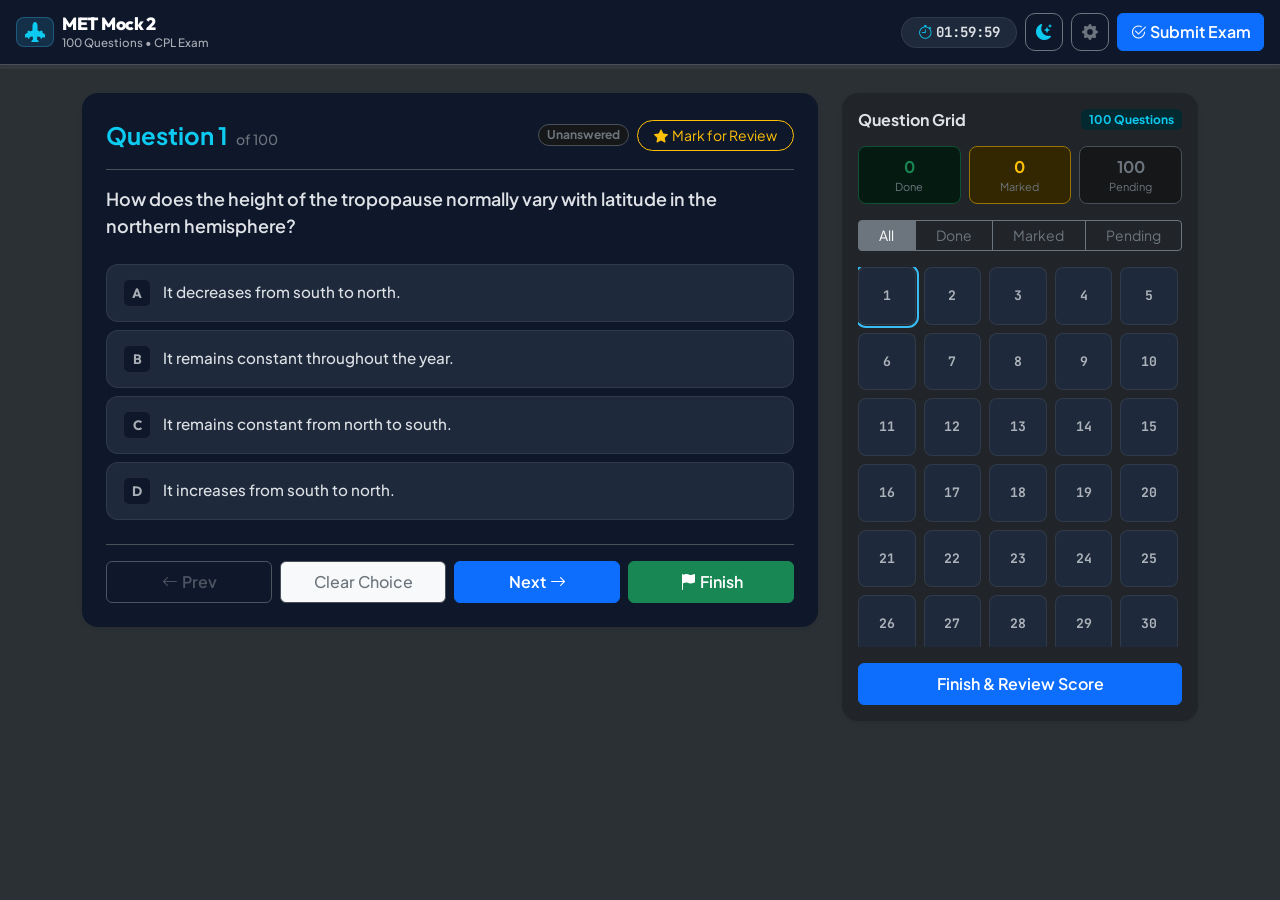
==== commit 8235e281: "feat: enhance responsive layout with Bootstrap 5 and mobile-optimized navbar" ====
--- a/static/index.html
+++ b/static/index.html
@@ -1,323 +1,454 @@
 <!DOCTYPE html>
-<html lang="en">
+<html lang="en" data-bs-theme="dark">
 <head>
   <meta charset="UTF-8" />
-  <meta name="viewport" content="width=device-width, initial-scale=1.0, maximum-scale=1.0" />
+  <meta name="viewport" content="width=device-width, initial-scale=1.0, maximum-scale=1.0, user-scalable=no" />
   <title>MET Mock 2 — Meteorology Exam Prep</title>
   <meta name="description" content="100-Question CPL Meteorology Mock Examination 2 with interactive practice and exam modes." />
+  
+  <!-- Fonts -->
   <link rel="preconnect" href="https://fonts.googleapis.com" />
   <link rel="preconnect" href="https://fonts.gstatic.com" crossorigin />
-  <link href="https://fonts.googleapis.com/css2?family=Outfit:wght@400;500;600;700;800&family=Plus+Jakarta+Sans:wght@400;500;600;700&family=JetBrains+Mono:wght@500;700&display=swap" rel="stylesheet" />
+  <link href="https://fonts.googleapis.com/css2?family=Outfit:wght@500;600;700;800&family=Plus+Jakarta+Sans:wght@400;500;600;700&family=JetBrains+Mono:wght@500;700&display=swap" rel="stylesheet" />
+  
+  <!-- Bootstrap 5.3 & Bootstrap Icons -->
+  <link href="https://cdn.jsdelivr.net/npm/bootstrap@5.3.3/dist/css/bootstrap.min.css" rel="stylesheet" />
+  <link rel="stylesheet" href="https://cdn.jsdelivr.net/npm/bootstrap-icons@1.11.3/font/bootstrap-icons.min.css" />
+  
+  <!-- Custom Styles -->
   <link rel="stylesheet" href="style.css" />
 </head>
-<body>
-  <!-- TOP APP BAR -->
-  <header class="app-header">
-    <div class="header-left">
-      <div class="logo-icon">✈️</div>
-      <div class="logo-text">
-        <h1 class="exam-title">MET Mock 2</h1>
-        <span class="exam-sub">Meteorology • 100 Questions</span>
-      </div>
-    </div>
-
-    <div class="header-center">
-      <div class="timer-badge" id="timerBadge" title="Exam Timer">
-        <span class="timer-icon">⏱️</span>
-        <span class="timer-display" id="timerDisplay">02:00:00</span>
-      </div>
-    </div>
-
-    <div class="header-right">
-      <button class="icon-btn" id="themeToggleBtn" title="Toggle Theme">
-        <span id="themeIcon">🌙</span>
-      </button>
-      <button class="icon-btn" id="settingsToggleBtn" title="Exam Settings">
-        <span>⚙️</span>
-      </button>
-      <button class="btn btn-secondary palette-toggle-mobile" id="mobilePaletteBtn">
-        <span>📋 Grid (<span id="mobileAnsweredCount">0</span>/100)</span>
-      </button>
-      <button class="btn btn-primary submit-top-btn" id="topSubmitBtn">
-        <span>Submit Exam</span>
-      </button>
-    </div>
-  </header>
-
-  <!-- PROGRESS LINE -->
-  <div class="progress-track">
-    <div class="progress-bar" id="progressBar" style="width: 0%;"></div>
+<body class="bg-body-tertiary">
+
+  <!-- TOP NAVBAR -->
+  <nav class="navbar navbar-expand bg-surface border-bottom sticky-top py-2 px-3 shadow-sm">
+    <div class="container-fluid px-0 justify-content-between">
+      
+      <!-- Brand -->
+      <a class="navbar-brand d-flex align-items-center gap-2 m-0 text-decoration-none" href="#">
+        <span class="brand-badge"><i class="bi bi-airplane-engines-fill text-info"></i></span>
+        <div>
+          <div class="brand-title">MET Mock 2</div>
+          <div class="brand-subtitle d-none d-sm-block">100 Questions • CPL Exam</div>
+        </div>
+      </a>
+
+      <!-- Center / Right: Timer & Tools -->
+      <div class="d-flex align-items-center gap-2">
+        
+        <!-- Timer Badge -->
+        <div class="timer-pill d-flex align-items-center gap-1 px-3 py-1 rounded-pill" id="timerBadge">
+          <i class="bi bi-stopwatch text-info"></i>
+          <span class="font-mono fw-bold" id="timerDisplay">02:00:00</span>
+        </div>
+
+        <!-- Theme Toggle -->
+        <button class="btn btn-outline-secondary btn-icon" id="themeToggleBtn" type="button" title="Toggle theme">
+          <i class="bi bi-moon-stars-fill" id="themeIcon"></i>
+        </button>
+
+        <!-- Settings Toggle -->
+        <button class="btn btn-outline-secondary btn-icon" id="settingsToggleBtn" type="button" title="Exam Settings">
+          <i class="bi bi-gear-fill"></i>
+        </button>
+
+        <!-- Question Grid Offcanvas Toggle (Mobile only) -->
+        <button class="btn btn-outline-info d-lg-none d-flex align-items-center gap-1 px-2 py-1" type="button" data-bs-toggle="offcanvas" data-bs-target="#paletteOffcanvas">
+          <i class="bi bi-grid-3x3-gap-fill"></i>
+          <span class="small fw-semibold"><span id="mobileAnsweredCount">0</span>/100</span>
+        </button>
+
+        <!-- Desktop Submit Button -->
+        <button class="btn btn-primary d-none d-lg-inline-flex align-items-center gap-1 fw-semibold" id="topSubmitBtn" type="button">
+          <i class="bi bi-check2-circle"></i>
+          <span>Submit Exam</span>
+        </button>
+
+      </div>
+    </div>
+  </nav>
+
+  <!-- PROGRESS BAR -->
+  <div class="progress rounded-0" style="height: 4px;">
+    <div class="progress-bar bg-info progress-bar-striped progress-bar-animated" id="progressBar" role="progressbar" style="width: 0%;"></div>
   </div>
 
-  <!-- MAIN APP CONTAINER -->
-  <main class="main-container">
+  <!-- MAIN CONTAINER -->
+  <div class="container-xl py-3 py-md-4">
     
-    <!-- 1. QUIZ VIEW -->
-    <div class="quiz-layout" id="quizView">
+    <!-- 1. QUIZ SCREEN -->
+    <div class="row g-4" id="quizView">
       
-      <!-- LEFT: QUESTION DISPLAY AREA -->
-      <section class="question-pane">
-        
-        <!-- Header Info within Question Pane -->
-        <div class="q-header-row">
-          <div class="q-number-pill" id="qNumberPill">
-            <span class="q-index-highlight">Question <span id="currentQNum">1</span></span>
-            <span class="q-total-label">of 100</span>
-          </div>
-
-          <div class="q-status-tags">
-            <span class="status-pill status-unanswered" id="qStatusPill">Unanswered</span>
-            <button class="mark-btn" id="markBtn" title="Mark this question to review later">
-              <span class="mark-icon">⭐</span>
-              <span id="markBtnText">Mark for Review</span>
-            </button>
-          </div>
-        </div>
-
-        <!-- Question Body Card -->
-        <div class="question-card">
-          <div class="q-text" id="questionText">Loading question...</div>
-
-          <!-- Options List -->
-          <div class="options-container" id="optionsContainer">
-            <!-- Options dynamically rendered by JavaScript -->
-          </div>
-
-          <!-- Instant Feedback (Practice Mode only) -->
-          <div class="explanation-box hidden" id="instantExplanationBox">
-            <div class="exp-header">
-              <span class="exp-badge" id="expResultBadge">Correct</span>
-              <strong>Explanation & Key Concept:</strong>
-            </div>
-            <p class="exp-text" id="instantExpText"></p>
-          </div>
-        </div>
-
-        <!-- Bottom Navigation Controls -->
-        <div class="quiz-nav-bar">
-          <div class="nav-left">
-            <button class="btn btn-secondary" id="prevBtn" disabled>
-              <span>← Previous</span>
-            </button>
-            <button class="btn btn-ghost" id="clearBtn">
-              <span>Clear Choice</span>
-            </button>
-          </div>
-
-          <div class="nav-right">
-            <button class="btn btn-secondary" id="nextBtn">
-              <span>Next →</span>
-            </button>
-            <button class="btn btn-accent" id="finishBtn">
-              <span>Submit & Finish 🏁</span>
-            </button>
-          </div>
-        </div>
-
-      </section>
-
-      <!-- RIGHT: QUESTION PALETTE SIDEBAR -->
-      <aside class="palette-pane" id="palettePane">
-        <div class="palette-header">
-          <h2 class="palette-title">Question Grid</h2>
-          <button class="close-palette-mobile" id="closeMobilePaletteBtn">&times;</button>
-        </div>
-
-        <!-- Stats Chips -->
-        <div class="palette-stats-row">
-          <div class="stat-pill stat-answered">
-            <span class="stat-dot green"></span>
-            <span class="stat-val" id="statAnsweredCount">0</span>
-            <span class="stat-lbl">Done</span>
-          </div>
-          <div class="stat-pill stat-marked">
-            <span class="stat-dot amber"></span>
-            <span class="stat-val" id="statMarkedCount">0</span>
-            <span class="stat-lbl">Marked</span>
-          </div>
-          <div class="stat-pill stat-unanswered">
-            <span class="stat-dot grey"></span>
-            <span class="stat-val" id="statUnansweredCount">100</span>
-            <span class="stat-lbl">Pending</span>
-          </div>
-        </div>
-
-        <!-- Palette Filter Tabs -->
-        <div class="palette-filters">
-          <button class="p-filter-btn active" data-filter="all">All (100)</button>
-          <button class="p-filter-btn" data-filter="answered">Answered</button>
-          <button class="p-filter-btn" data-filter="marked">Marked</button>
-          <button class="p-filter-btn" data-filter="unanswered">Pending</button>
-        </div>
-
-        <!-- 100 Grid -->
-        <div class="questions-grid" id="questionsGrid">
-          <!-- 1 to 100 generated by JS -->
-        </div>
-
-        <!-- Quick Submit in Sidebar -->
-        <div class="palette-footer">
-          <button class="btn btn-primary btn-block" id="paletteSubmitBtn">
+      <!-- MAIN QUESTION COLUMN -->
+      <div class="col-12 col-lg-8 col-xl-8">
+        <div class="card border-0 shadow-sm rounded-4 question-card p-3 p-md-4">
+          
+          <!-- Card Header Info -->
+          <div class="d-flex align-items-center justify-content-between flex-wrap gap-2 pb-3 mb-3 border-bottom">
+            <div class="d-flex align-items-baseline gap-2">
+              <span class="fs-4 fw-bold text-info" id="currentQNum">Question 1</span>
+              <span class="text-secondary small fw-medium">of 100</span>
+            </div>
+
+            <div class="d-flex align-items-center gap-2">
+              <span class="badge rounded-pill bg-secondary-subtle text-secondary border px-2 py-1 small" id="qStatusPill">Unanswered</span>
+              <button class="btn btn-sm btn-outline-warning rounded-pill px-3 py-1 d-flex align-items-center gap-1" id="markBtn" type="button">
+                <i class="bi bi-star-fill text-warning"></i>
+                <span id="markBtnText">Mark for Review</span>
+              </button>
+            </div>
+          </div>
+
+          <!-- Question Text -->
+          <div class="question-text-wrap mb-4">
+            <h2 class="h5 fw-semibold lh-base mb-0" id="questionText">Loading question...</h2>
+          </div>
+
+          <!-- Options Container -->
+          <div class="d-flex flex-column gap-2 mb-4" id="optionsContainer">
+            <!-- Options populated dynamically -->
+          </div>
+
+          <!-- Instant Feedback (Practice Mode) -->
+          <div class="alert alert-info border-info d-none mb-4" id="instantExplanationBox" role="alert">
+            <div class="d-flex align-items-center gap-2 mb-1">
+              <span class="badge" id="expResultBadge">Correct</span>
+              <strong class="small">Explanation & Concept:</strong>
+            </div>
+            <p class="small mb-0 lh-base text-secondary-emphasis" id="instantExpText"></p>
+          </div>
+
+          <!-- Bottom Actions -->
+          <div class="pt-3 border-top">
+            <div class="row g-2">
+              
+              <div class="col-6 col-sm-3 order-1">
+                <button class="btn btn-outline-secondary w-100 py-2 fw-semibold d-flex align-items-center justify-content-center gap-1" id="prevBtn" type="button" disabled>
+                  <i class="bi bi-arrow-left"></i> Prev
+                </button>
+              </div>
+
+              <div class="col-6 col-sm-3 order-2 order-sm-3">
+                <button class="btn btn-primary w-100 py-2 fw-semibold d-flex align-items-center justify-content-center gap-1" id="nextBtn" type="button">
+                  Next <i class="bi bi-arrow-right"></i>
+                </button>
+              </div>
+
+              <div class="col-6 col-sm-3 order-3 order-sm-2">
+                <button class="btn btn-light border w-100 py-2 small fw-medium text-secondary" id="clearBtn" type="button">
+                  Clear Choice
+                </button>
+              </div>
+
+              <div class="col-6 col-sm-3 order-4">
+                <button class="btn btn-success w-100 py-2 fw-semibold d-flex align-items-center justify-content-center gap-1" id="finishBtn" type="button">
+                  <i class="bi bi-flag-fill"></i> Finish
+                </button>
+              </div>
+
+            </div>
+          </div>
+
+        </div>
+      </div>
+
+      <!-- DESKTOP SIDEBAR QUESTION PALETTE -->
+      <div class="col-12 col-lg-4 col-xl-4 d-none d-lg-block">
+        <div class="card border-0 shadow-sm rounded-4 p-3 sticky-top" style="top: 84px;">
+          
+          <div class="d-flex align-items-center justify-content-between mb-3">
+            <h3 class="h6 fw-bold mb-0">Question Grid</h3>
+            <span class="badge bg-info-subtle text-info">100 Questions</span>
+          </div>
+
+          <!-- Quick Stats -->
+          <div class="row g-2 mb-3 text-center">
+            <div class="col-4">
+              <div class="p-2 rounded-3 bg-success-subtle border border-success-subtle">
+                <div class="fs-6 fw-bold text-success" id="statAnsweredCount">0</div>
+                <div class="text-secondary" style="font-size: 11px;">Done</div>
+              </div>
+            </div>
+            <div class="col-4">
+              <div class="p-2 rounded-3 bg-warning-subtle border border-warning-subtle">
+                <div class="fs-6 fw-bold text-warning" id="statMarkedCount">0</div>
+                <div class="text-secondary" style="font-size: 11px;">Marked</div>
+              </div>
+            </div>
+            <div class="col-4">
+              <div class="p-2 rounded-3 bg-secondary-subtle border">
+                <div class="fs-6 fw-bold text-secondary" id="statUnansweredCount">100</div>
+                <div class="text-secondary" style="font-size: 11px;">Pending</div>
+              </div>
+            </div>
+          </div>
+
+          <!-- Filter Pills -->
+          <div class="btn-group btn-group-sm w-100 mb-3" role="group">
+            <button type="button" class="btn btn-outline-secondary p-filter-btn active" data-filter="all">All</button>
+            <button type="button" class="btn btn-outline-secondary p-filter-btn" data-filter="answered">Done</button>
+            <button type="button" class="btn btn-outline-secondary p-filter-btn" data-filter="marked">Marked</button>
+            <button type="button" class="btn btn-outline-secondary p-filter-btn" data-filter="unanswered">Pending</button>
+          </div>
+
+          <!-- 100 Button Grid -->
+          <div class="palette-grid-scroll mb-3">
+            <div class="d-grid grid-cols-5 gap-2" id="questionsGridDesktop">
+              <!-- Rendered by JS -->
+            </div>
+          </div>
+
+          <!-- Finish Button in Sidebar -->
+          <button class="btn btn-primary w-100 fw-semibold py-2" id="paletteSubmitBtn" type="button">
             Finish & Review Score
           </button>
-        </div>
-      </aside>
-
-    </div>
-
-    <!-- 2. RESULTS & REVIEW VIEW (HIDDEN INITIALLY) -->
-    <section class="results-layout hidden" id="resultsView">
+
+        </div>
+      </div>
+
+    </div>
+
+    <!-- 2. RESULTS & REVIEW SCREEN (Hidden initially) -->
+    <div class="d-none" id="resultsView">
       
       <!-- HERO SCORE CARD -->
-      <div class="results-hero-card">
-        <div class="results-badge" id="resultsVerdictBadge">PASSED 🎉</div>
-        <h2 class="results-title">MET Mock 2 Completed</h2>
-        <p class="results-subtitle">Meteorology 100-Question Exam Summary</p>
-
-        <div class="score-circle-wrap">
-          <div class="score-percentage" id="scorePercent">0%</div>
-          <div class="score-fraction" id="scoreFraction">0 / 100 Correct</div>
-        </div>
-
-        <!-- Detailed Metrics Grid -->
-        <div class="results-metrics-grid">
-          <div class="res-metric-box metric-correct">
-            <div class="metric-val" id="resCorrectCount">0</div>
-            <div class="metric-lbl">Correct (🟢)</div>
-          </div>
-          <div class="res-metric-box metric-incorrect">
-            <div class="metric-val" id="resIncorrectCount">0</div>
-            <div class="metric-lbl">Incorrect (🔴)</div>
-          </div>
-          <div class="res-metric-box metric-skipped">
-            <div class="metric-val" id="resSkippedCount">0</div>
-            <div class="metric-lbl">Skipped (⚪)</div>
-          </div>
-          <div class="res-metric-box metric-time">
-            <div class="metric-val" id="resTimeSpent">0m 0s</div>
-            <div class="metric-lbl">Time Spent (⏱️)</div>
-          </div>
-        </div>
-
-        <!-- Hero Actions -->
-        <div class="results-actions">
-          <button class="btn btn-primary" id="retakeAllBtn">
-            <span>🔄 Retake Full Exam</span>
+      <div class="card border-0 shadow-sm rounded-4 p-4 p-md-5 text-center mb-4">
+        
+        <div class="mb-2">
+          <span class="badge rounded-pill px-3 py-2 fs-6 fw-bold" id="resultsVerdictBadge">PASSED 🎉</span>
+        </div>
+
+        <h1 class="h3 fw-bold mb-1">MET Mock 2 Completed</h1>
+        <p class="text-secondary small mb-4">Meteorology Examination Summary</p>
+
+        <!-- Big Score Display -->
+        <div class="score-display-box my-2">
+          <div class="display-3 fw-bolder text-info font-display" id="scorePercent">0%</div>
+          <div class="h5 fw-semibold text-secondary" id="scoreFraction">0 / 100 Correct</div>
+        </div>
+
+        <!-- Metrics Row -->
+        <div class="row g-3 justify-content-center my-3 max-w-700 mx-auto w-100">
+          <div class="col-6 col-sm-3">
+            <div class="p-3 rounded-4 bg-success-subtle border border-success-subtle">
+              <div class="h4 fw-bold text-success mb-0" id="resCorrectCount">0</div>
+              <div class="small text-secondary fw-semibold">Correct (🟢)</div>
+            </div>
+          </div>
+          <div class="col-6 col-sm-3">
+            <div class="p-3 rounded-4 bg-danger-subtle border border-danger-subtle">
+              <div class="h4 fw-bold text-danger mb-0" id="resIncorrectCount">0</div>
+              <div class="small text-secondary fw-semibold">Incorrect (🔴)</div>
+            </div>
+          </div>
+          <div class="col-6 col-sm-3">
+            <div class="p-3 rounded-4 bg-secondary-subtle border">
+              <div class="h4 fw-bold text-secondary mb-0" id="resSkippedCount">0</div>
+              <div class="small text-secondary fw-semibold">Skipped (⚪)</div>
+            </div>
+          </div>
+          <div class="col-6 col-sm-3">
+            <div class="p-3 rounded-4 bg-info-subtle border border-info-subtle">
+              <div class="h4 fw-bold text-info mb-0" id="resTimeSpent">0m 0s</div>
+              <div class="small text-secondary fw-semibold">Time Spent (⏱️)</div>
+            </div>
+          </div>
+        </div>
+
+        <!-- Action Buttons -->
+        <div class="d-flex flex-wrap gap-2 justify-content-center mt-3">
+          <button class="btn btn-primary px-4 py-2 fw-semibold" id="retakeAllBtn" type="button">
+            <i class="bi bi-arrow-repeat"></i> Retake Full Exam
           </button>
-          <button class="btn btn-secondary" id="retakeMistakesBtn">
-            <span>🎯 Practice Mistakes Only</span>
+          <button class="btn btn-outline-danger px-4 py-2 fw-semibold" id="retakeMistakesBtn" type="button">
+            <i class="bi bi-bullseye"></i> Practice Mistakes Only
           </button>
-          <button class="btn btn-ghost" id="jumpToReviewBtn">
-            <span>⬇️ Jump to Explanations</span>
+          <button class="btn btn-outline-secondary px-3 py-2 fw-semibold" id="jumpToReviewBtn" type="button">
+            <i class="bi bi-card-checklist"></i> View Solutions
           </button>
         </div>
-      </div>
-
-      <!-- DETAILED QUESTION-BY-QUESTION REVIEW -->
-      <div class="review-section" id="reviewSection">
-        <div class="review-header">
-          <h3>Question-by-Question Solutions & Explanations</h3>
+
+      </div>
+
+      <!-- DETAILED REVIEW SECTION -->
+      <div class="card border-0 shadow-sm rounded-4 p-3 p-md-4" id="reviewSection">
+        
+        <div class="d-flex align-items-center justify-content-between flex-wrap gap-2 pb-3 mb-3 border-bottom">
+          <h2 class="h5 fw-bold mb-0">Solutions & Explanations</h2>
+
+          <div class="btn-group btn-group-sm" role="group">
+            <button type="button" class="btn btn-outline-secondary rev-filter-btn active" data-rev-filter="all">All (100)</button>
+            <button type="button" class="btn btn-outline-danger rev-filter-btn" data-rev-filter="incorrect">Wrong (<span id="revWrongCount">0</span>)</button>
+            <button type="button" class="btn btn-outline-success rev-filter-btn" data-rev-filter="correct">Correct (<span id="revRightCount">0</span>)</button>
+            <button type="button" class="btn btn-outline-warning rev-filter-btn" data-rev-filter="marked">Marked (<span id="revMarkedCount">0</span>)</button>
+          </div>
+        </div>
+
+        <!-- Review list cards -->
+        <div class="d-flex flex-column gap-3" id="reviewList">
+          <!-- Populated by JS -->
+        </div>
+
+      </div>
+
+    </div>
+
+  </div>
+
+  <!-- MOBILE OFFCANVAS QUESTION PALETTE -->
+  <div class="offcanvas offcanvas-end bg-surface" tabindex="-1" id="paletteOffcanvas" aria-labelledby="paletteOffcanvasLabel">
+    <div class="offcanvas-header border-bottom">
+      <h5 class="offcanvas-title fw-bold" id="paletteOffcanvasLabel">Question Grid</h5>
+      <button type="button" class="btn-close" data-bs-dismiss="offcanvas" aria-label="Close"></button>
+    </div>
+    
+    <div class="offcanvas-body d-flex flex-column">
+      
+      <!-- Quick Stats -->
+      <div class="row g-2 mb-3 text-center">
+        <div class="col-4">
+          <div class="p-2 rounded-3 bg-success-subtle border border-success-subtle">
+            <div class="fs-6 fw-bold text-success" id="statAnsweredCountMobile">0</div>
+            <div class="text-secondary" style="font-size: 11px;">Done</div>
+          </div>
+        </div>
+        <div class="col-4">
+          <div class="p-2 rounded-3 bg-warning-subtle border border-warning-subtle">
+            <div class="fs-6 fw-bold text-warning" id="statMarkedCountMobile">0</div>
+            <div class="text-secondary" style="font-size: 11px;">Marked</div>
+          </div>
+        </div>
+        <div class="col-4">
+          <div class="p-2 rounded-3 bg-secondary-subtle border">
+            <div class="fs-6 fw-bold text-secondary" id="statUnansweredCountMobile">100</div>
+            <div class="text-secondary" style="font-size: 11px;">Pending</div>
+          </div>
+        </div>
+      </div>
+
+      <!-- Filter Buttons -->
+      <div class="btn-group btn-group-sm w-100 mb-3" role="group">
+        <button type="button" class="btn btn-outline-secondary p-filter-btn active" data-filter="all">All</button>
+        <button type="button" class="btn btn-outline-secondary p-filter-btn" data-filter="answered">Done</button>
+        <button type="button" class="btn btn-outline-secondary p-filter-btn" data-filter="marked">Marked</button>
+        <button type="button" class="btn btn-outline-secondary p-filter-btn" data-filter="unanswered">Pending</button>
+      </div>
+
+      <!-- Grid Buttons -->
+      <div class="flex-grow-1 overflow-y-auto mb-3">
+        <div class="d-grid grid-cols-5 gap-2" id="questionsGridMobile">
+          <!-- Rendered by JS -->
+        </div>
+      </div>
+
+      <button class="btn btn-primary w-100 fw-semibold py-2" id="mobilePaletteSubmitBtn" type="button" data-bs-dismiss="offcanvas">
+        Submit Exam
+      </button>
+
+    </div>
+  </div>
+
+  <!-- CONFIRM SUBMISSION MODAL -->
+  <div class="modal fade" id="submitModal" tabindex="-1" aria-labelledby="submitModalLabel" aria-hidden="true">
+    <div class="modal-dialog modal-dialog-centered">
+      <div class="modal-content rounded-4 border-0 shadow">
+        <div class="modal-header border-0 pb-0">
+          <h5 class="modal-title fw-bold" id="submitModalLabel">Submit MET Mock 2?</h5>
+          <button type="button" class="btn-close" data-bs-dismiss="modal" aria-label="Close"></button>
+        </div>
+        <div class="modal-body py-3">
+          <p class="text-secondary small mb-3">Review your exam status before final score evaluation:</p>
+
+          <div class="row g-2 text-center mb-3">
+            <div class="col-4">
+              <div class="p-2 rounded-3 bg-success-subtle border border-success-subtle">
+                <div class="h5 fw-bold text-success mb-0" id="modalAnsweredCount">0</div>
+                <div class="text-secondary" style="font-size: 11px;">Answered</div>
+              </div>
+            </div>
+            <div class="col-4">
+              <div class="p-2 rounded-3 bg-warning-subtle border border-warning-subtle">
+                <div class="h5 fw-bold text-warning mb-0" id="modalMarkedCount">0</div>
+                <div class="text-secondary" style="font-size: 11px;">Marked</div>
+              </div>
+            </div>
+            <div class="col-4">
+              <div class="p-2 rounded-3 bg-secondary-subtle border">
+                <div class="h5 fw-bold text-secondary mb-0" id="modalUnansweredCount">0</div>
+                <div class="text-secondary" style="font-size: 11px;">Unanswered</div>
+              </div>
+            </div>
+          </div>
+
+          <div class="alert alert-warning py-2 px-3 small d-none" id="unansweredWarning" role="alert">
+            <i class="bi bi-exclamation-triangle-fill me-1"></i> You still have <strong id="modalUnansweredWarnCount">0</strong> unanswered question(s)!
+          </div>
+        </div>
+        <div class="modal-footer border-0 pt-0">
+          <button type="button" class="btn btn-secondary" data-bs-dismiss="modal">Keep Answering</button>
+          <button type="button" class="btn btn-primary fw-semibold" id="modalConfirmBtn">Yes, Submit Exam</button>
+        </div>
+      </div>
+    </div>
+  </div>
+
+  <!-- SETTINGS MODAL -->
+  <div class="modal fade" id="settingsModal" tabindex="-1" aria-labelledby="settingsModalLabel" aria-hidden="true">
+    <div class="modal-dialog modal-dialog-centered">
+      <div class="modal-content rounded-4 border-0 shadow">
+        <div class="modal-header border-bottom">
+          <h5 class="modal-title fw-bold" id="settingsModalLabel"><i class="bi bi-gear-fill me-2"></i>Exam Settings</h5>
+          <button type="button" class="btn-close" data-bs-dismiss="modal" aria-label="Close"></button>
+        </div>
+        <div class="modal-body py-3">
           
-          <div class="review-filters">
-            <button class="rev-filter-btn active" data-rev-filter="all">All (100)</button>
-            <button class="rev-filter-btn filter-wrong" data-rev-filter="incorrect">Incorrect Only (<span id="revWrongCount">0</span>)</button>
-            <button class="rev-filter-btn filter-correct" data-rev-filter="correct">Correct (<span id="revRightCount">0</span>)</button>
-            <button class="rev-filter-btn filter-marked" data-rev-filter="marked">Marked (<span id="revMarkedCount">0</span>)</button>
-          </div>
-        </div>
-
-        <div class="review-list" id="reviewList">
-          <!-- Solutions dynamically populated by JS -->
-        </div>
-      </div>
-
-    </section>
-
-  </main>
-
-  <!-- CONFIRM SUBMISSION MODAL -->
-  <div class="modal-backdrop hidden" id="submitModal">
-    <div class="modal-card">
-      <div class="modal-icon">📝</div>
-      <h3 class="modal-title">Ready to submit MET Mock 2?</h3>
-      <p class="modal-desc">Please review your test status before finalizing:</p>
-
-      <div class="modal-summary-grid">
-        <div class="modal-summary-item sum-answered">
-          <span class="sum-num" id="modalAnsweredCount">0</span>
-          <span class="sum-label">Answered</span>
-        </div>
-        <div class="modal-summary-item sum-marked">
-          <span class="sum-num" id="modalMarkedCount">0</span>
-          <span class="sum-label">Marked for Review</span>
-        </div>
-        <div class="modal-summary-item sum-unanswered">
-          <span class="sum-num" id="modalUnansweredCount">0</span>
-          <span class="sum-label">Unanswered</span>
-        </div>
-      </div>
-
-      <div class="modal-alert hidden" id="unansweredWarning">
-        ⚠️ You still have <strong id="modalUnansweredWarnCount">0</strong> unanswered question(s)!
-      </div>
-
-      <div class="modal-buttons">
-        <button class="btn btn-secondary" id="modalCancelBtn">Keep Answering</button>
-        <button class="btn btn-primary" id="modalConfirmBtn">Yes, Submit Exam</button>
+          <div class="d-flex flex-column gap-3">
+            
+            <div class="d-flex align-items-center justify-content-between p-2 rounded-3 border">
+              <div>
+                <div class="fw-semibold small">Practice Mode (Instant Feedback)</div>
+                <div class="text-secondary" style="font-size: 11px;">Show explanations immediately upon choosing</div>
+              </div>
+              <div class="form-check form-switch m-0">
+                <input class="form-check-input" type="checkbox" id="settingPracticeMode" role="switch" />
+              </div>
+            </div>
+
+            <div class="d-flex align-items-center justify-content-between p-2 rounded-3 border">
+              <div>
+                <div class="fw-semibold small">Shuffle Options (A, B, C, D)</div>
+                <div class="text-secondary" style="font-size: 11px;">Randomize choices to test true recall</div>
+              </div>
+              <div class="form-check form-switch m-0">
+                <input class="form-check-input" type="checkbox" id="settingShuffleOptions" role="switch" checked />
+              </div>
+            </div>
+
+            <div class="d-flex align-items-center justify-content-between p-2 rounded-3 border">
+              <div>
+                <div class="fw-semibold small">Countdown Timer (2 Hours)</div>
+                <div class="text-secondary" style="font-size: 11px;">Enforce 120-minute CPL exam timing</div>
+              </div>
+              <div class="form-check form-switch m-0">
+                <input class="form-check-input" type="checkbox" id="settingCountdownTimer" role="switch" checked />
+              </div>
+            </div>
+
+          </div>
+
+        </div>
+        <div class="modal-footer border-0 justify-content-between">
+          <button type="button" class="btn btn-outline-danger btn-sm" id="resetExamBtn">Reset Progress</button>
+          <button type="button" class="btn btn-primary btn-sm px-3" data-bs-dismiss="modal">Done</button>
+        </div>
       </div>
     </div>
   </div>
 
-  <!-- SETTINGS MODAL -->
-  <div class="modal-backdrop hidden" id="settingsModal">
-    <div class="modal-card">
-      <div class="modal-icon">⚙️</div>
-      <h3 class="modal-title">Exam Settings</h3>
-      <p class="modal-desc">Customize your testing experience:</p>
-
-      <div class="settings-list">
-        <div class="setting-row">
-          <div class="setting-info">
-            <div class="setting-name">Practice / Instant Feedback Mode</div>
-            <div class="setting-desc">Reveal explanations immediately upon choosing an answer</div>
-          </div>
-          <label class="switch">
-            <input type="checkbox" id="settingPracticeMode" />
-            <span class="slider"></span>
-          </label>
-        </div>
-
-        <div class="setting-row">
-          <div class="setting-info">
-            <div class="setting-name">Randomize / Shuffle Option Order</div>
-            <div class="setting-desc">Mix option choices (A, B, C, D) to prevent position bias</div>
-          </div>
-          <label class="switch">
-            <input type="checkbox" id="settingShuffleOptions" checked />
-            <span class="slider"></span>
-          </label>
-        </div>
-
-        <div class="setting-row">
-          <div class="setting-info">
-            <div class="setting-name">Count Down Timer (2 Hours)</div>
-            <div class="setting-desc">Simulate realistic CPL 120-minute time constraint</div>
-          </div>
-          <label class="switch">
-            <input type="checkbox" id="settingCountdownTimer" checked />
-            <span class="slider"></span>
-          </label>
-        </div>
-      </div>
-
-      <div class="modal-buttons">
-        <button class="btn btn-ghost danger-text" id="resetExamBtn">Reset All Answers</button>
-        <button class="btn btn-primary" id="closeSettingsBtn">Done</button>
-      </div>
-    </div>
-  </div>
-
-  <!-- QUESTIONS DATA & SCRIPT -->
+  <!-- Bootstrap 5 JS Bundle -->
+  <script src="https://cdn.jsdelivr.net/npm/bootstrap@5.3.3/dist/js/bootstrap.bundle.min.js"></script>
+  
+  <!-- App Data & Scripts -->
   <script src="questions.js"></script>
   <script src="app.js"></script>
 </body>
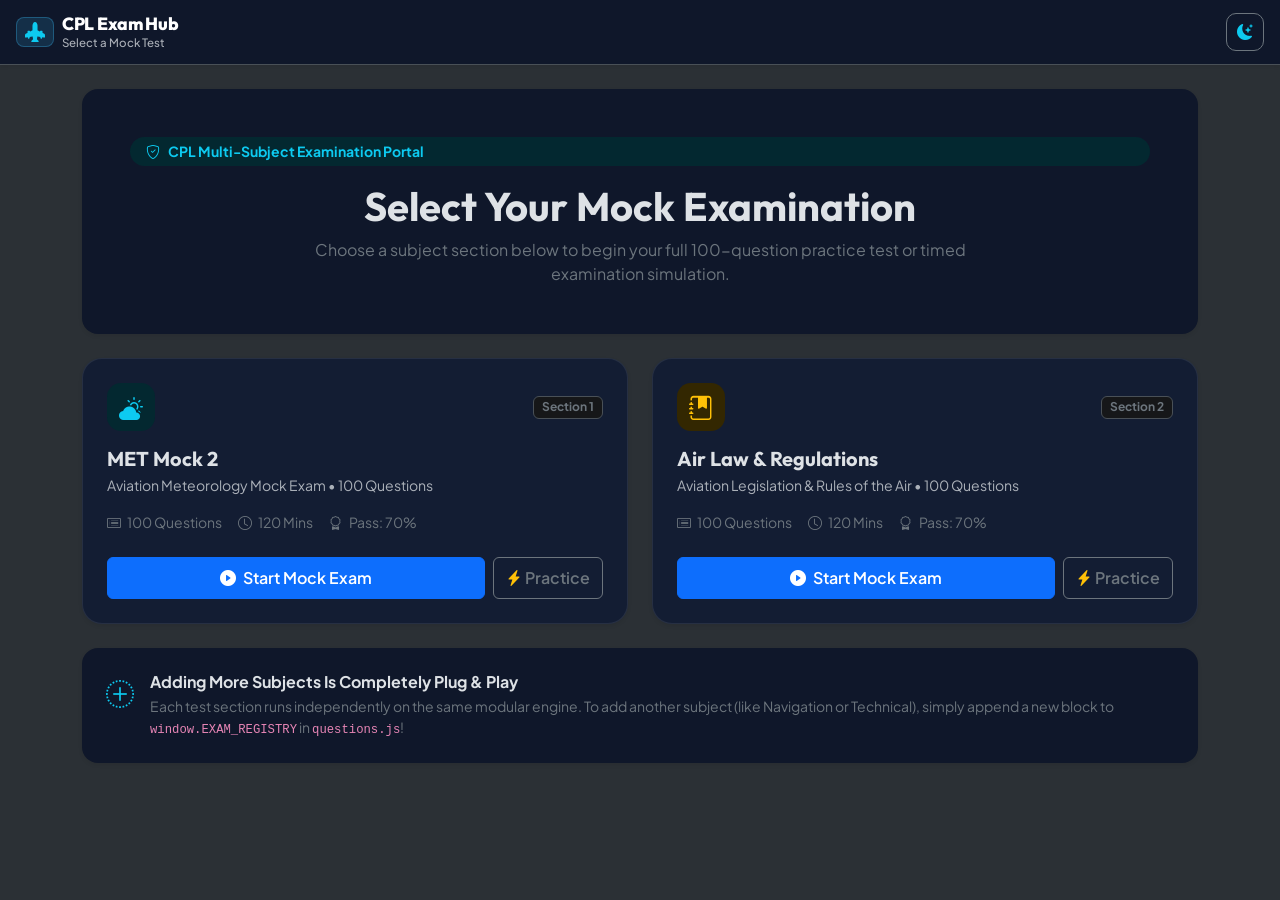
==== commit 504b7642: "feat: scalable multi-subject exam hub with MET Mock 2 and Air Law & Regulations" ====
--- a/static/index.html
+++ b/static/index.html
@@ -3,8 +3,8 @@
 <head>
   <meta charset="UTF-8" />
   <meta name="viewport" content="width=device-width, initial-scale=1.0, maximum-scale=1.0, user-scalable=no" />
-  <title>MET Mock 2 — Meteorology Exam Prep</title>
-  <meta name="description" content="100-Question CPL Meteorology Mock Examination 2 with interactive practice and exam modes." />
+  <title>CPL Exam Prep Portal — Multi-Subject Mock Tests</title>
+  <meta name="description" content="Aviation CPL multi-subject mock examination portal. Practice MET, Air Law & Regulations with full 100-question test engines." />
   
   <!-- Fonts -->
   <link rel="preconnect" href="https://fonts.googleapis.com" />
@@ -24,20 +24,26 @@
   <nav class="navbar navbar-expand bg-surface border-bottom sticky-top py-2 px-3 shadow-sm">
     <div class="container-fluid px-0 justify-content-between">
       
-      <!-- Brand -->
-      <a class="navbar-brand d-flex align-items-center gap-2 m-0 text-decoration-none" href="#">
-        <span class="brand-badge"><i class="bi bi-airplane-engines-fill text-info"></i></span>
-        <div>
-          <div class="brand-title">MET Mock 2</div>
-          <div class="brand-subtitle d-none d-sm-block">100 Questions • CPL Exam</div>
-        </div>
-      </a>
+      <!-- Brand & Hub Navigation -->
+      <div class="d-flex align-items-center gap-2">
+        <button class="btn btn-outline-secondary btn-sm rounded-pill d-none" id="navBackToHubBtn" title="Back to Subject Hub">
+          <i class="bi bi-arrow-left"></i> <span class="d-none d-sm-inline">Hub</span>
+        </button>
+
+        <a class="navbar-brand d-flex align-items-center gap-2 m-0 text-decoration-none" href="#" id="navBrandLink">
+          <span class="brand-badge"><i class="bi bi-airplane-engines-fill text-info"></i></span>
+          <div>
+            <div class="brand-title" id="navHeaderTitle">CPL Exam Hub</div>
+            <div class="brand-subtitle d-none d-sm-block" id="navHeaderSubtitle">Select a Mock Test</div>
+          </div>
+        </a>
+      </div>
 
       <!-- Center / Right: Timer & Tools -->
       <div class="d-flex align-items-center gap-2">
         
-        <!-- Timer Badge -->
-        <div class="timer-pill d-flex align-items-center gap-1 px-3 py-1 rounded-pill" id="timerBadge">
+        <!-- Timer Badge (Quiz active only) -->
+        <div class="timer-pill d-none align-items-center gap-1 px-3 py-1 rounded-pill" id="timerBadge">
           <i class="bi bi-stopwatch text-info"></i>
           <span class="font-mono fw-bold" id="timerDisplay">02:00:00</span>
         </div>
@@ -47,19 +53,19 @@
           <i class="bi bi-moon-stars-fill" id="themeIcon"></i>
         </button>
 
-        <!-- Settings Toggle -->
-        <button class="btn btn-outline-secondary btn-icon" id="settingsToggleBtn" type="button" title="Exam Settings">
+        <!-- Settings Toggle (Quiz active only) -->
+        <button class="btn btn-outline-secondary btn-icon d-none" id="settingsToggleBtn" type="button" title="Exam Settings">
           <i class="bi bi-gear-fill"></i>
         </button>
 
         <!-- Question Grid Offcanvas Toggle (Mobile only) -->
-        <button class="btn btn-outline-info d-lg-none d-flex align-items-center gap-1 px-2 py-1" type="button" data-bs-toggle="offcanvas" data-bs-target="#paletteOffcanvas">
+        <button class="btn btn-outline-info d-none d-flex align-items-center gap-1 px-2 py-1" id="mobileGridBtn" type="button" data-bs-toggle="offcanvas" data-bs-target="#paletteOffcanvas">
           <i class="bi bi-grid-3x3-gap-fill"></i>
           <span class="small fw-semibold"><span id="mobileAnsweredCount">0</span>/100</span>
         </button>
 
-        <!-- Desktop Submit Button -->
-        <button class="btn btn-primary d-none d-lg-inline-flex align-items-center gap-1 fw-semibold" id="topSubmitBtn" type="button">
+        <!-- Desktop Submit Button (Quiz active only) -->
+        <button class="btn btn-primary d-none align-items-center gap-1 fw-semibold" id="topSubmitBtn" type="button">
           <i class="bi bi-check2-circle"></i>
           <span>Submit Exam</span>
         </button>
@@ -68,16 +74,54 @@
     </div>
   </nav>
 
-  <!-- PROGRESS BAR -->
-  <div class="progress rounded-0" style="height: 4px;">
+  <!-- PROGRESS BAR (Quiz active only) -->
+  <div class="progress rounded-0 d-none" id="navProgressBarWrap" style="height: 4px;">
     <div class="progress-bar bg-info progress-bar-striped progress-bar-animated" id="progressBar" role="progressbar" style="width: 0%;"></div>
   </div>
 
   <!-- MAIN CONTAINER -->
   <div class="container-xl py-3 py-md-4">
     
-    <!-- 1. QUIZ SCREEN -->
-    <div class="row g-4" id="quizView">
+    <!-- ══════════════════════════════════════════════════════════
+         VIEW 1: SUBJECT HUB / HOME (Scalable Sections)
+         ══════════════════════════════════════════════════════════ -->
+    <div class="hub-layout" id="hubView">
+      
+      <!-- Hub Hero Header -->
+      <div class="card border-0 shadow-sm rounded-4 p-4 p-md-5 mb-4 text-center bg-surface">
+        <div class="d-inline-flex align-items-center gap-2 px-3 py-1 rounded-pill bg-info-subtle text-info fw-bold small mb-3">
+          <i class="bi bi-shield-check"></i> CPL Multi-Subject Examination Portal
+        </div>
+        <h1 class="display-6 fw-bold font-display mb-2">Select Your Mock Examination</h1>
+        <p class="text-secondary max-w-700 mx-auto mb-0">
+          Choose a subject section below to begin your full 100-question practice test or timed examination simulation.
+        </p>
+      </div>
+
+      <!-- Scalable Subject Sections Grid -->
+      <div class="row g-4" id="subjectCardsGrid">
+        <!-- Rendered dynamically from EXAM_REGISTRY in questions.js -->
+      </div>
+
+      <!-- Quick Info / Add Section Guide for User -->
+      <div class="card border-0 shadow-sm rounded-4 p-4 mt-4 bg-surface">
+        <div class="d-flex align-items-start gap-3">
+          <div class="fs-3 text-info"><i class="bi bi-plus-circle-dotted"></i></div>
+          <div>
+            <h2 class="h6 fw-bold mb-1">Adding More Subjects Is Completely Plug & Play</h2>
+            <p class="small text-secondary mb-0">
+              Each test section runs independently on the same modular engine. To add another subject (like Navigation or Technical), simply append a new block to <code>window.EXAM_REGISTRY</code> in <code>questions.js</code>!
+            </p>
+          </div>
+        </div>
+      </div>
+
+    </div>
+
+    <!-- ══════════════════════════════════════════════════════════
+         VIEW 2: ACTIVE QUIZ EXAM
+         ══════════════════════════════════════════════════════════ -->
+    <div class="row g-4 d-none" id="quizView">
       
       <!-- MAIN QUESTION COLUMN -->
       <div class="col-12 col-lg-8 col-xl-8">
@@ -87,7 +131,7 @@
           <div class="d-flex align-items-center justify-content-between flex-wrap gap-2 pb-3 mb-3 border-bottom">
             <div class="d-flex align-items-baseline gap-2">
               <span class="fs-4 fw-bold text-info" id="currentQNum">Question 1</span>
-              <span class="text-secondary small fw-medium">of 100</span>
+              <span class="text-secondary small fw-medium" id="totalQuestionsLabel">of 100</span>
             </div>
 
             <div class="d-flex align-items-center gap-2">
@@ -158,7 +202,7 @@
           
           <div class="d-flex align-items-center justify-content-between mb-3">
             <h3 class="h6 fw-bold mb-0">Question Grid</h3>
-            <span class="badge bg-info-subtle text-info">100 Questions</span>
+            <span class="badge bg-info-subtle text-info" id="sidebarTotalBadge">100 Questions</span>
           </div>
 
           <!-- Quick Stats -->
@@ -208,18 +252,20 @@
 
     </div>
 
-    <!-- 2. RESULTS & REVIEW SCREEN (Hidden initially) -->
+    <!-- ══════════════════════════════════════════════════════════
+         VIEW 3: RESULTS & SOLUTIONS SCREEN
+         ══════════════════════════════════════════════════════════ -->
     <div class="d-none" id="resultsView">
       
       <!-- HERO SCORE CARD -->
-      <div class="card border-0 shadow-sm rounded-4 p-4 p-md-5 text-center mb-4">
+      <div class="card border-0 shadow-sm rounded-4 p-4 p-md-5 text-center mb-4 bg-surface">
         
         <div class="mb-2">
           <span class="badge rounded-pill px-3 py-2 fs-6 fw-bold" id="resultsVerdictBadge">PASSED 🎉</span>
         </div>
 
-        <h1 class="h3 fw-bold mb-1">MET Mock 2 Completed</h1>
-        <p class="text-secondary small mb-4">Meteorology Examination Summary</p>
+        <h1 class="h3 fw-bold mb-1" id="resultsExamTitle">MET Mock 2 Completed</h1>
+        <p class="text-secondary small mb-4" id="resultsExamSubtitle">Examination Summary</p>
 
         <!-- Big Score Display -->
         <div class="score-display-box my-2">
@@ -257,11 +303,14 @@
 
         <!-- Action Buttons -->
         <div class="d-flex flex-wrap gap-2 justify-content-center mt-3">
+          <button class="btn btn-outline-secondary px-3 py-2 fw-semibold" id="returnToHubFromResultsBtn" type="button">
+            <i class="bi bi-house-door-fill"></i> Subject Hub
+          </button>
           <button class="btn btn-primary px-4 py-2 fw-semibold" id="retakeAllBtn" type="button">
-            <i class="bi bi-arrow-repeat"></i> Retake Full Exam
+            <i class="bi bi-arrow-repeat"></i> Retake This Mock
           </button>
           <button class="btn btn-outline-danger px-4 py-2 fw-semibold" id="retakeMistakesBtn" type="button">
-            <i class="bi bi-bullseye"></i> Practice Mistakes Only
+            <i class="bi bi-bullseye"></i> Practice Mistakes
           </button>
           <button class="btn btn-outline-secondary px-3 py-2 fw-semibold" id="jumpToReviewBtn" type="button">
             <i class="bi bi-card-checklist"></i> View Solutions
@@ -271,13 +320,13 @@
       </div>
 
       <!-- DETAILED REVIEW SECTION -->
-      <div class="card border-0 shadow-sm rounded-4 p-3 p-md-4" id="reviewSection">
+      <div class="card border-0 shadow-sm rounded-4 p-3 p-md-4 bg-surface" id="reviewSection">
         
         <div class="d-flex align-items-center justify-content-between flex-wrap gap-2 pb-3 mb-3 border-bottom">
           <h2 class="h5 fw-bold mb-0">Solutions & Explanations</h2>
 
           <div class="btn-group btn-group-sm" role="group">
-            <button type="button" class="btn btn-outline-secondary rev-filter-btn active" data-rev-filter="all">All (100)</button>
+            <button type="button" class="btn btn-outline-secondary rev-filter-btn active" data-rev-filter="all">All (<span id="revTotalCount">100</span>)</button>
             <button type="button" class="btn btn-outline-danger rev-filter-btn" data-rev-filter="incorrect">Wrong (<span id="revWrongCount">0</span>)</button>
             <button type="button" class="btn btn-outline-success rev-filter-btn" data-rev-filter="correct">Correct (<span id="revRightCount">0</span>)</button>
             <button type="button" class="btn btn-outline-warning rev-filter-btn" data-rev-filter="marked">Marked (<span id="revMarkedCount">0</span>)</button>
@@ -353,7 +402,7 @@
     <div class="modal-dialog modal-dialog-centered">
       <div class="modal-content rounded-4 border-0 shadow">
         <div class="modal-header border-0 pb-0">
-          <h5 class="modal-title fw-bold" id="submitModalLabel">Submit MET Mock 2?</h5>
+          <h5 class="modal-title fw-bold" id="submitModalLabel">Submit Exam?</h5>
           <button type="button" class="btn-close" data-bs-dismiss="modal" aria-label="Close"></button>
         </div>
         <div class="modal-body py-3">
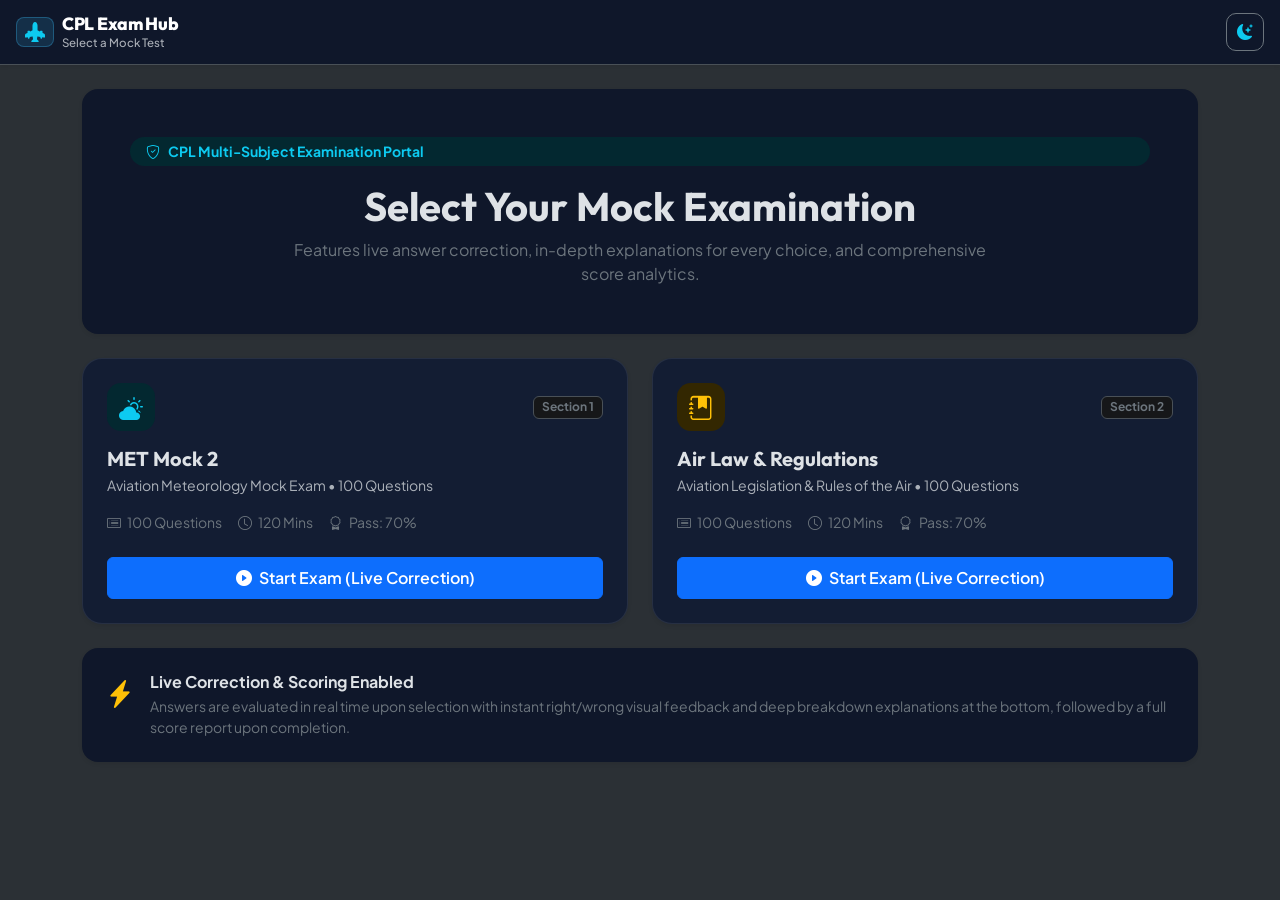
==== commit e1e64b6c: "feat: live answer correction with instant feedback, live scoring, and end-of-exam evaluation" ====
--- a/static/index.html
+++ b/static/index.html
@@ -4,7 +4,7 @@
   <meta charset="UTF-8" />
   <meta name="viewport" content="width=device-width, initial-scale=1.0, maximum-scale=1.0, user-scalable=no" />
   <title>CPL Exam Prep Portal — Multi-Subject Mock Tests</title>
-  <meta name="description" content="Aviation CPL multi-subject mock examination portal. Practice MET, Air Law & Regulations with full 100-question test engines." />
+  <meta name="description" content="Aviation CPL multi-subject mock examination portal with live correction, instant explanations, and analytics." />
   
   <!-- Fonts -->
   <link rel="preconnect" href="https://fonts.googleapis.com" />
@@ -39,9 +39,16 @@
         </a>
       </div>
 
-      <!-- Center / Right: Timer & Tools -->
+      <!-- Center / Right: Live Score, Timer & Tools -->
       <div class="d-flex align-items-center gap-2">
         
+        <!-- Live Score Pill (Quiz active only) -->
+        <div class="live-score-pill d-none align-items-center gap-2 px-2 py-1 rounded-pill" id="liveScoreBadge" title="Live Correct / Incorrect Score">
+          <span class="text-success fw-bold small"><i class="bi bi-check-circle-fill"></i> <span id="liveCorrectCount">0</span></span>
+          <span class="text-secondary opacity-50">|</span>
+          <span class="text-danger fw-bold small"><i class="bi bi-x-circle-fill"></i> <span id="liveWrongCount">0</span></span>
+        </div>
+
         <!-- Timer Badge (Quiz active only) -->
         <div class="timer-pill d-none align-items-center gap-1 px-3 py-1 rounded-pill" id="timerBadge">
           <i class="bi bi-stopwatch text-info"></i>
@@ -94,7 +101,7 @@
         </div>
         <h1 class="display-6 fw-bold font-display mb-2">Select Your Mock Examination</h1>
         <p class="text-secondary max-w-700 mx-auto mb-0">
-          Choose a subject section below to begin your full 100-question practice test or timed examination simulation.
+          Features live answer correction, in-depth explanations for every choice, and comprehensive score analytics.
         </p>
       </div>
 
@@ -103,14 +110,14 @@
         <!-- Rendered dynamically from EXAM_REGISTRY in questions.js -->
       </div>
 
-      <!-- Quick Info / Add Section Guide for User -->
+      <!-- Quick Info Guide -->
       <div class="card border-0 shadow-sm rounded-4 p-4 mt-4 bg-surface">
         <div class="d-flex align-items-start gap-3">
-          <div class="fs-3 text-info"><i class="bi bi-plus-circle-dotted"></i></div>
+          <div class="fs-3 text-info"><i class="bi bi-lightning-charge-fill text-warning"></i></div>
           <div>
-            <h2 class="h6 fw-bold mb-1">Adding More Subjects Is Completely Plug & Play</h2>
+            <h2 class="h6 fw-bold mb-1">Live Correction & Scoring Enabled</h2>
             <p class="small text-secondary mb-0">
-              Each test section runs independently on the same modular engine. To add another subject (like Navigation or Technical), simply append a new block to <code>window.EXAM_REGISTRY</code> in <code>questions.js</code>!
+              Answers are evaluated in real time upon selection with instant right/wrong visual feedback and deep breakdown explanations at the bottom, followed by a full score report upon completion.
             </p>
           </div>
         </div>
@@ -153,13 +160,9 @@
             <!-- Options populated dynamically -->
           </div>
 
-          <!-- Instant Feedback (Practice Mode) -->
-          <div class="alert alert-info border-info d-none mb-4" id="instantExplanationBox" role="alert">
-            <div class="d-flex align-items-center gap-2 mb-1">
-              <span class="badge" id="expResultBadge">Correct</span>
-              <strong class="small">Explanation & Concept:</strong>
-            </div>
-            <p class="small mb-0 lh-base text-secondary-emphasis" id="instantExpText"></p>
+          <!-- Instant Live Correction & Detailed Explanation at Bottom -->
+          <div class="d-none mb-4" id="instantExplanationBox">
+            <!-- Populated dynamically upon answering -->
           </div>
 
           <!-- Bottom Actions -->
@@ -186,7 +189,7 @@
 
               <div class="col-6 col-sm-3 order-4">
                 <button class="btn btn-success w-100 py-2 fw-semibold d-flex align-items-center justify-content-center gap-1" id="finishBtn" type="button">
-                  <i class="bi bi-flag-fill"></i> Finish
+                  <i class="bi bi-flag-fill"></i> Finish Exam
                 </button>
               </div>
 
@@ -205,18 +208,18 @@
             <span class="badge bg-info-subtle text-info" id="sidebarTotalBadge">100 Questions</span>
           </div>
 
-          <!-- Quick Stats -->
+          <!-- Quick Stats (Correct, Incorrect, Pending) -->
           <div class="row g-2 mb-3 text-center">
             <div class="col-4">
               <div class="p-2 rounded-3 bg-success-subtle border border-success-subtle">
-                <div class="fs-6 fw-bold text-success" id="statAnsweredCount">0</div>
-                <div class="text-secondary" style="font-size: 11px;">Done</div>
+                <div class="fs-6 fw-bold text-success" id="statCorrectCount">0</div>
+                <div class="text-secondary" style="font-size: 11px;">Correct (✓)</div>
               </div>
             </div>
             <div class="col-4">
-              <div class="p-2 rounded-3 bg-warning-subtle border border-warning-subtle">
-                <div class="fs-6 fw-bold text-warning" id="statMarkedCount">0</div>
-                <div class="text-secondary" style="font-size: 11px;">Marked</div>
+              <div class="p-2 rounded-3 bg-danger-subtle border border-danger-subtle">
+                <div class="fs-6 fw-bold text-danger" id="statWrongCount">0</div>
+                <div class="text-secondary" style="font-size: 11px;">Wrong (✗)</div>
               </div>
             </div>
             <div class="col-4">
@@ -230,8 +233,9 @@
           <!-- Filter Pills -->
           <div class="btn-group btn-group-sm w-100 mb-3" role="group">
             <button type="button" class="btn btn-outline-secondary p-filter-btn active" data-filter="all">All</button>
-            <button type="button" class="btn btn-outline-secondary p-filter-btn" data-filter="answered">Done</button>
-            <button type="button" class="btn btn-outline-secondary p-filter-btn" data-filter="marked">Marked</button>
+            <button type="button" class="btn btn-outline-success p-filter-btn" data-filter="correct">Correct</button>
+            <button type="button" class="btn btn-outline-danger p-filter-btn" data-filter="wrong">Wrong</button>
+            <button type="button" class="btn btn-outline-warning p-filter-btn" data-filter="marked">Marked</button>
             <button type="button" class="btn btn-outline-secondary p-filter-btn" data-filter="unanswered">Pending</button>
           </div>
 
@@ -310,7 +314,7 @@
             <i class="bi bi-arrow-repeat"></i> Retake This Mock
           </button>
           <button class="btn btn-outline-danger px-4 py-2 fw-semibold" id="retakeMistakesBtn" type="button">
-            <i class="bi bi-bullseye"></i> Practice Mistakes
+            <i class="bi bi-bullseye"></i> Practice Mistakes Only
           </button>
           <button class="btn btn-outline-secondary px-3 py-2 fw-semibold" id="jumpToReviewBtn" type="button">
             <i class="bi bi-card-checklist"></i> View Solutions
@@ -357,14 +361,14 @@
       <div class="row g-2 mb-3 text-center">
         <div class="col-4">
           <div class="p-2 rounded-3 bg-success-subtle border border-success-subtle">
-            <div class="fs-6 fw-bold text-success" id="statAnsweredCountMobile">0</div>
-            <div class="text-secondary" style="font-size: 11px;">Done</div>
+            <div class="fs-6 fw-bold text-success" id="statCorrectCountMobile">0</div>
+            <div class="text-secondary" style="font-size: 11px;">Correct</div>
           </div>
         </div>
         <div class="col-4">
-          <div class="p-2 rounded-3 bg-warning-subtle border border-warning-subtle">
-            <div class="fs-6 fw-bold text-warning" id="statMarkedCountMobile">0</div>
-            <div class="text-secondary" style="font-size: 11px;">Marked</div>
+          <div class="p-2 rounded-3 bg-danger-subtle border border-danger-subtle">
+            <div class="fs-6 fw-bold text-danger" id="statWrongCountMobile">0</div>
+            <div class="text-secondary" style="font-size: 11px;">Wrong</div>
           </div>
         </div>
         <div class="col-4">
@@ -378,8 +382,9 @@
       <!-- Filter Buttons -->
       <div class="btn-group btn-group-sm w-100 mb-3" role="group">
         <button type="button" class="btn btn-outline-secondary p-filter-btn active" data-filter="all">All</button>
-        <button type="button" class="btn btn-outline-secondary p-filter-btn" data-filter="answered">Done</button>
-        <button type="button" class="btn btn-outline-secondary p-filter-btn" data-filter="marked">Marked</button>
+        <button type="button" class="btn btn-outline-success p-filter-btn" data-filter="correct">Correct</button>
+        <button type="button" class="btn btn-outline-danger p-filter-btn" data-filter="wrong">Wrong</button>
+        <button type="button" class="btn btn-outline-warning p-filter-btn" data-filter="marked">Marked</button>
         <button type="button" class="btn btn-outline-secondary p-filter-btn" data-filter="unanswered">Pending</button>
       </div>
 
@@ -391,7 +396,7 @@
       </div>
 
       <button class="btn btn-primary w-100 fw-semibold py-2" id="mobilePaletteSubmitBtn" type="button" data-bs-dismiss="offcanvas">
-        Submit Exam
+        Finish & Calculate Score
       </button>
 
     </div>
@@ -406,19 +411,19 @@
           <button type="button" class="btn-close" data-bs-dismiss="modal" aria-label="Close"></button>
         </div>
         <div class="modal-body py-3">
-          <p class="text-secondary small mb-3">Review your exam status before final score evaluation:</p>
+          <p class="text-secondary small mb-3">Review your final exam standing before concluding:</p>
 
           <div class="row g-2 text-center mb-3">
             <div class="col-4">
               <div class="p-2 rounded-3 bg-success-subtle border border-success-subtle">
-                <div class="h5 fw-bold text-success mb-0" id="modalAnsweredCount">0</div>
-                <div class="text-secondary" style="font-size: 11px;">Answered</div>
+                <div class="h5 fw-bold text-success mb-0" id="modalCorrectCount">0</div>
+                <div class="text-secondary" style="font-size: 11px;">Correct</div>
               </div>
             </div>
             <div class="col-4">
-              <div class="p-2 rounded-3 bg-warning-subtle border border-warning-subtle">
-                <div class="h5 fw-bold text-warning mb-0" id="modalMarkedCount">0</div>
-                <div class="text-secondary" style="font-size: 11px;">Marked</div>
+              <div class="p-2 rounded-3 bg-danger-subtle border border-danger-subtle">
+                <div class="h5 fw-bold text-danger mb-0" id="modalWrongCount">0</div>
+                <div class="text-secondary" style="font-size: 11px;">Incorrect</div>
               </div>
             </div>
             <div class="col-4">
@@ -435,7 +440,7 @@
         </div>
         <div class="modal-footer border-0 pt-0">
           <button type="button" class="btn btn-secondary" data-bs-dismiss="modal">Keep Answering</button>
-          <button type="button" class="btn btn-primary fw-semibold" id="modalConfirmBtn">Yes, Submit Exam</button>
+          <button type="button" class="btn btn-primary fw-semibold" id="modalConfirmBtn">Yes, Submit & View Score</button>
         </div>
       </div>
     </div>
@@ -455,11 +460,11 @@
             
             <div class="d-flex align-items-center justify-content-between p-2 rounded-3 border">
               <div>
-                <div class="fw-semibold small">Practice Mode (Instant Feedback)</div>
-                <div class="text-secondary" style="font-size: 11px;">Show explanations immediately upon choosing</div>
+                <div class="fw-semibold small">Live Instant Correction</div>
+                <div class="text-secondary" style="font-size: 11px;">Instantly show right/wrong & explanation after clicking</div>
               </div>
               <div class="form-check form-switch m-0">
-                <input class="form-check-input" type="checkbox" id="settingPracticeMode" role="switch" />
+                <input class="form-check-input" type="checkbox" id="settingLiveCorrection" role="switch" checked />
               </div>
             </div>
 
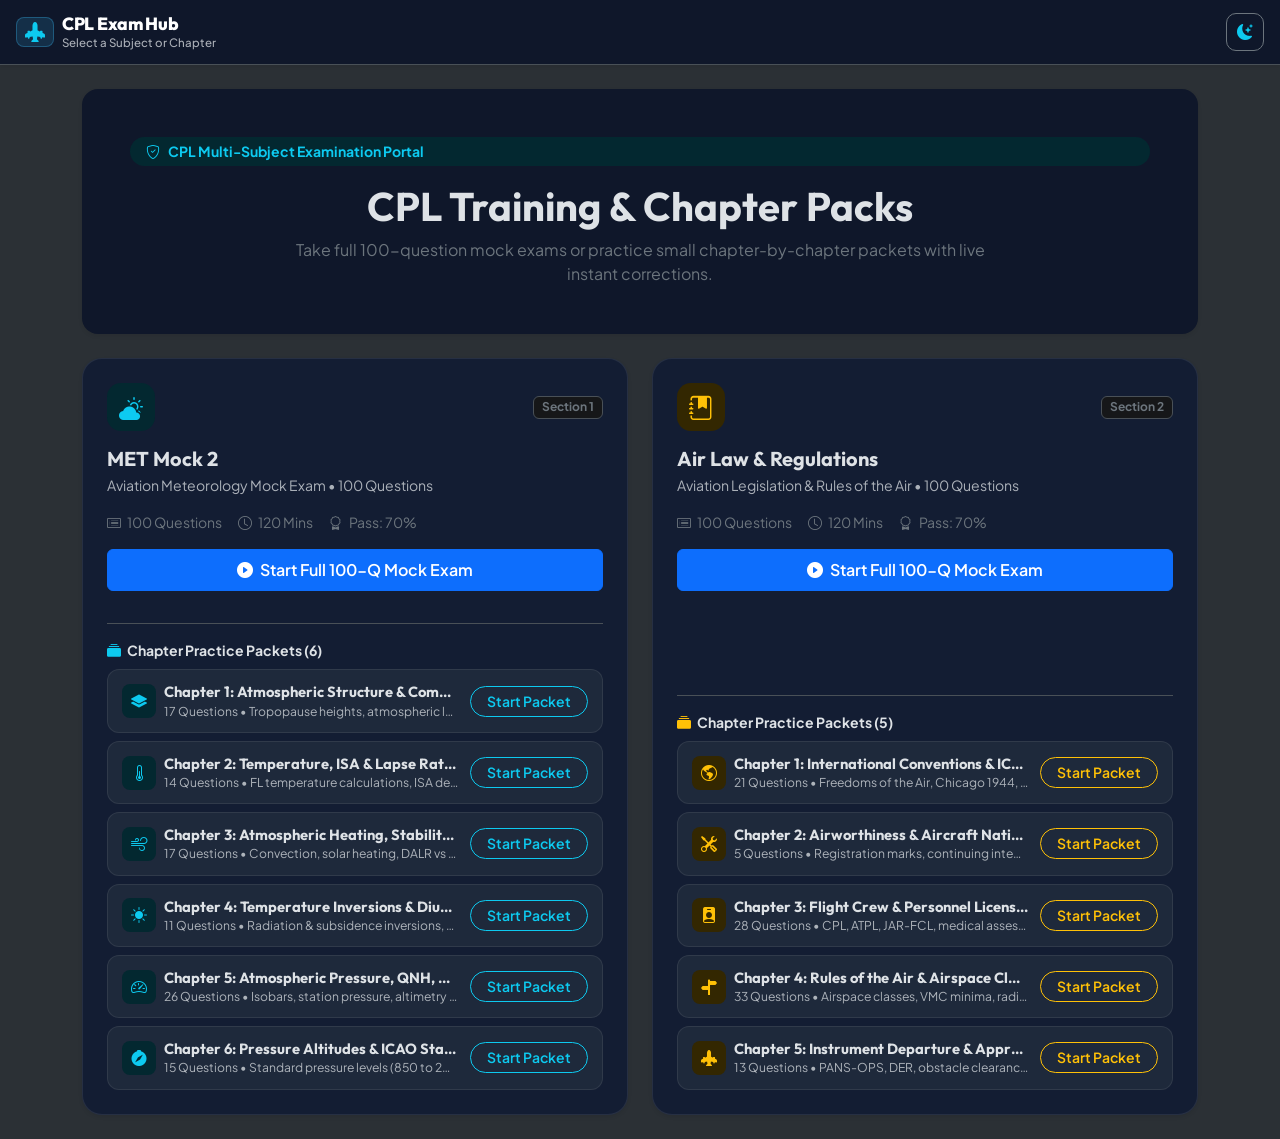
==== commit 667e5b95: "feat: chapter practice packets for Meteorology and Air Law with focused drills and scoring" ====
--- a/static/index.html
+++ b/static/index.html
@@ -4,7 +4,7 @@
   <meta charset="UTF-8" />
   <meta name="viewport" content="width=device-width, initial-scale=1.0, maximum-scale=1.0, user-scalable=no" />
   <title>CPL Exam Prep Portal — Multi-Subject Mock Tests</title>
-  <meta name="description" content="Aviation CPL multi-subject mock examination portal with live correction, instant explanations, and analytics." />
+  <meta name="description" content="Aviation CPL multi-subject mock examination portal with chapter packets, live correction, and in-depth explanations." />
   
   <!-- Fonts -->
   <link rel="preconnect" href="https://fonts.googleapis.com" />
@@ -34,7 +34,7 @@
           <span class="brand-badge"><i class="bi bi-airplane-engines-fill text-info"></i></span>
           <div>
             <div class="brand-title" id="navHeaderTitle">CPL Exam Hub</div>
-            <div class="brand-subtitle d-none d-sm-block" id="navHeaderSubtitle">Select a Mock Test</div>
+            <div class="brand-subtitle d-none d-sm-block" id="navHeaderSubtitle">Select a Subject or Chapter</div>
           </div>
         </a>
       </div>
@@ -68,13 +68,13 @@
         <!-- Question Grid Offcanvas Toggle (Mobile only) -->
         <button class="btn btn-outline-info d-none d-flex align-items-center gap-1 px-2 py-1" id="mobileGridBtn" type="button" data-bs-toggle="offcanvas" data-bs-target="#paletteOffcanvas">
           <i class="bi bi-grid-3x3-gap-fill"></i>
-          <span class="small fw-semibold"><span id="mobileAnsweredCount">0</span>/100</span>
+          <span class="small fw-semibold"><span id="mobileAnsweredCount">0</span>/<span id="mobileTotalCount">100</span></span>
         </button>
 
         <!-- Desktop Submit Button (Quiz active only) -->
         <button class="btn btn-primary d-none align-items-center gap-1 fw-semibold" id="topSubmitBtn" type="button">
           <i class="bi bi-check2-circle"></i>
-          <span>Submit Exam</span>
+          <span>Finish Test</span>
         </button>
 
       </div>
@@ -90,7 +90,7 @@
   <div class="container-xl py-3 py-md-4">
     
     <!-- ══════════════════════════════════════════════════════════
-         VIEW 1: SUBJECT HUB / HOME (Scalable Sections)
+         VIEW 1: SUBJECT HUB / HOME (Scalable Sections & Chapters)
          ══════════════════════════════════════════════════════════ -->
     <div class="hub-layout" id="hubView">
       
@@ -99,9 +99,9 @@
         <div class="d-inline-flex align-items-center gap-2 px-3 py-1 rounded-pill bg-info-subtle text-info fw-bold small mb-3">
           <i class="bi bi-shield-check"></i> CPL Multi-Subject Examination Portal
         </div>
-        <h1 class="display-6 fw-bold font-display mb-2">Select Your Mock Examination</h1>
+        <h1 class="display-6 fw-bold font-display mb-2">CPL Training & Chapter Packs</h1>
         <p class="text-secondary max-w-700 mx-auto mb-0">
-          Features live answer correction, in-depth explanations for every choice, and comprehensive score analytics.
+          Take full 100-question mock exams or practice small chapter-by-chapter packets with live instant corrections.
         </p>
       </div>
 
@@ -110,23 +110,10 @@
         <!-- Rendered dynamically from EXAM_REGISTRY in questions.js -->
       </div>
 
-      <!-- Quick Info Guide -->
-      <div class="card border-0 shadow-sm rounded-4 p-4 mt-4 bg-surface">
-        <div class="d-flex align-items-start gap-3">
-          <div class="fs-3 text-info"><i class="bi bi-lightning-charge-fill text-warning"></i></div>
-          <div>
-            <h2 class="h6 fw-bold mb-1">Live Correction & Scoring Enabled</h2>
-            <p class="small text-secondary mb-0">
-              Answers are evaluated in real time upon selection with instant right/wrong visual feedback and deep breakdown explanations at the bottom, followed by a full score report upon completion.
-            </p>
-          </div>
-        </div>
-      </div>
-
     </div>
 
     <!-- ══════════════════════════════════════════════════════════
-         VIEW 2: ACTIVE QUIZ EXAM
+         VIEW 2: ACTIVE QUIZ / CHAPTER PACKET
          ══════════════════════════════════════════════════════════ -->
     <div class="row g-4 d-none" id="quizView">
       
@@ -135,7 +122,7 @@
         <div class="card border-0 shadow-sm rounded-4 question-card p-3 p-md-4">
           
           <!-- Card Header Info -->
-          <div class="d-flex align-items-center justify-content-between flex-wrap gap-2 pb-3 mb-3 border-bottom">
+          <div class="d-flex align-items-center justify-content-between flex-wrap gap-2 pb-3 mb-2 border-bottom">
             <div class="d-flex align-items-baseline gap-2">
               <span class="fs-4 fw-bold text-info" id="currentQNum">Question 1</span>
               <span class="text-secondary small fw-medium" id="totalQuestionsLabel">of 100</span>
@@ -148,6 +135,14 @@
                 <span id="markBtnText">Mark for Review</span>
               </button>
             </div>
+          </div>
+
+          <!-- Chapter Tag Pill -->
+          <div class="mb-3 d-none" id="questionChapterPillWrap">
+            <span class="q-chapter-pill" id="questionChapterPill">
+              <i class="bi bi-bookmark-fill text-info"></i>
+              <span id="questionChapterText">Chapter Topic</span>
+            </span>
           </div>
 
           <!-- Question Text -->
@@ -189,7 +184,7 @@
 
               <div class="col-6 col-sm-3 order-4">
                 <button class="btn btn-success w-100 py-2 fw-semibold d-flex align-items-center justify-content-center gap-1" id="finishBtn" type="button">
-                  <i class="bi bi-flag-fill"></i> Finish Exam
+                  <i class="bi bi-flag-fill"></i> Finish Test
                 </button>
               </div>
 
@@ -239,7 +234,7 @@
             <button type="button" class="btn btn-outline-secondary p-filter-btn" data-filter="unanswered">Pending</button>
           </div>
 
-          <!-- 100 Button Grid -->
+          <!-- Question Button Grid -->
           <div class="palette-grid-scroll mb-3">
             <div class="d-grid grid-cols-5 gap-2" id="questionsGridDesktop">
               <!-- Rendered by JS -->
@@ -248,7 +243,7 @@
 
           <!-- Finish Button in Sidebar -->
           <button class="btn btn-primary w-100 fw-semibold py-2" id="paletteSubmitBtn" type="button">
-            Finish & Review Score
+            Finish & View Score
           </button>
 
         </div>
@@ -311,7 +306,7 @@
             <i class="bi bi-house-door-fill"></i> Subject Hub
           </button>
           <button class="btn btn-primary px-4 py-2 fw-semibold" id="retakeAllBtn" type="button">
-            <i class="bi bi-arrow-repeat"></i> Retake This Mock
+            <i class="bi bi-arrow-repeat"></i> Retake This Test
           </button>
           <button class="btn btn-outline-danger px-4 py-2 fw-semibold" id="retakeMistakesBtn" type="button">
             <i class="bi bi-bullseye"></i> Practice Mistakes Only
@@ -407,11 +402,11 @@
     <div class="modal-dialog modal-dialog-centered">
       <div class="modal-content rounded-4 border-0 shadow">
         <div class="modal-header border-0 pb-0">
-          <h5 class="modal-title fw-bold" id="submitModalLabel">Submit Exam?</h5>
+          <h5 class="modal-title fw-bold" id="submitModalLabel">Finish Test?</h5>
           <button type="button" class="btn-close" data-bs-dismiss="modal" aria-label="Close"></button>
         </div>
         <div class="modal-body py-3">
-          <p class="text-secondary small mb-3">Review your final exam standing before concluding:</p>
+          <p class="text-secondary small mb-3">Review your test standing before concluding:</p>
 
           <div class="row g-2 text-center mb-3">
             <div class="col-4">
@@ -440,7 +435,7 @@
         </div>
         <div class="modal-footer border-0 pt-0">
           <button type="button" class="btn btn-secondary" data-bs-dismiss="modal">Keep Answering</button>
-          <button type="button" class="btn btn-primary fw-semibold" id="modalConfirmBtn">Yes, Submit & View Score</button>
+          <button type="button" class="btn btn-primary fw-semibold" id="modalConfirmBtn">Yes, Finish & View Score</button>
         </div>
       </div>
     </div>
